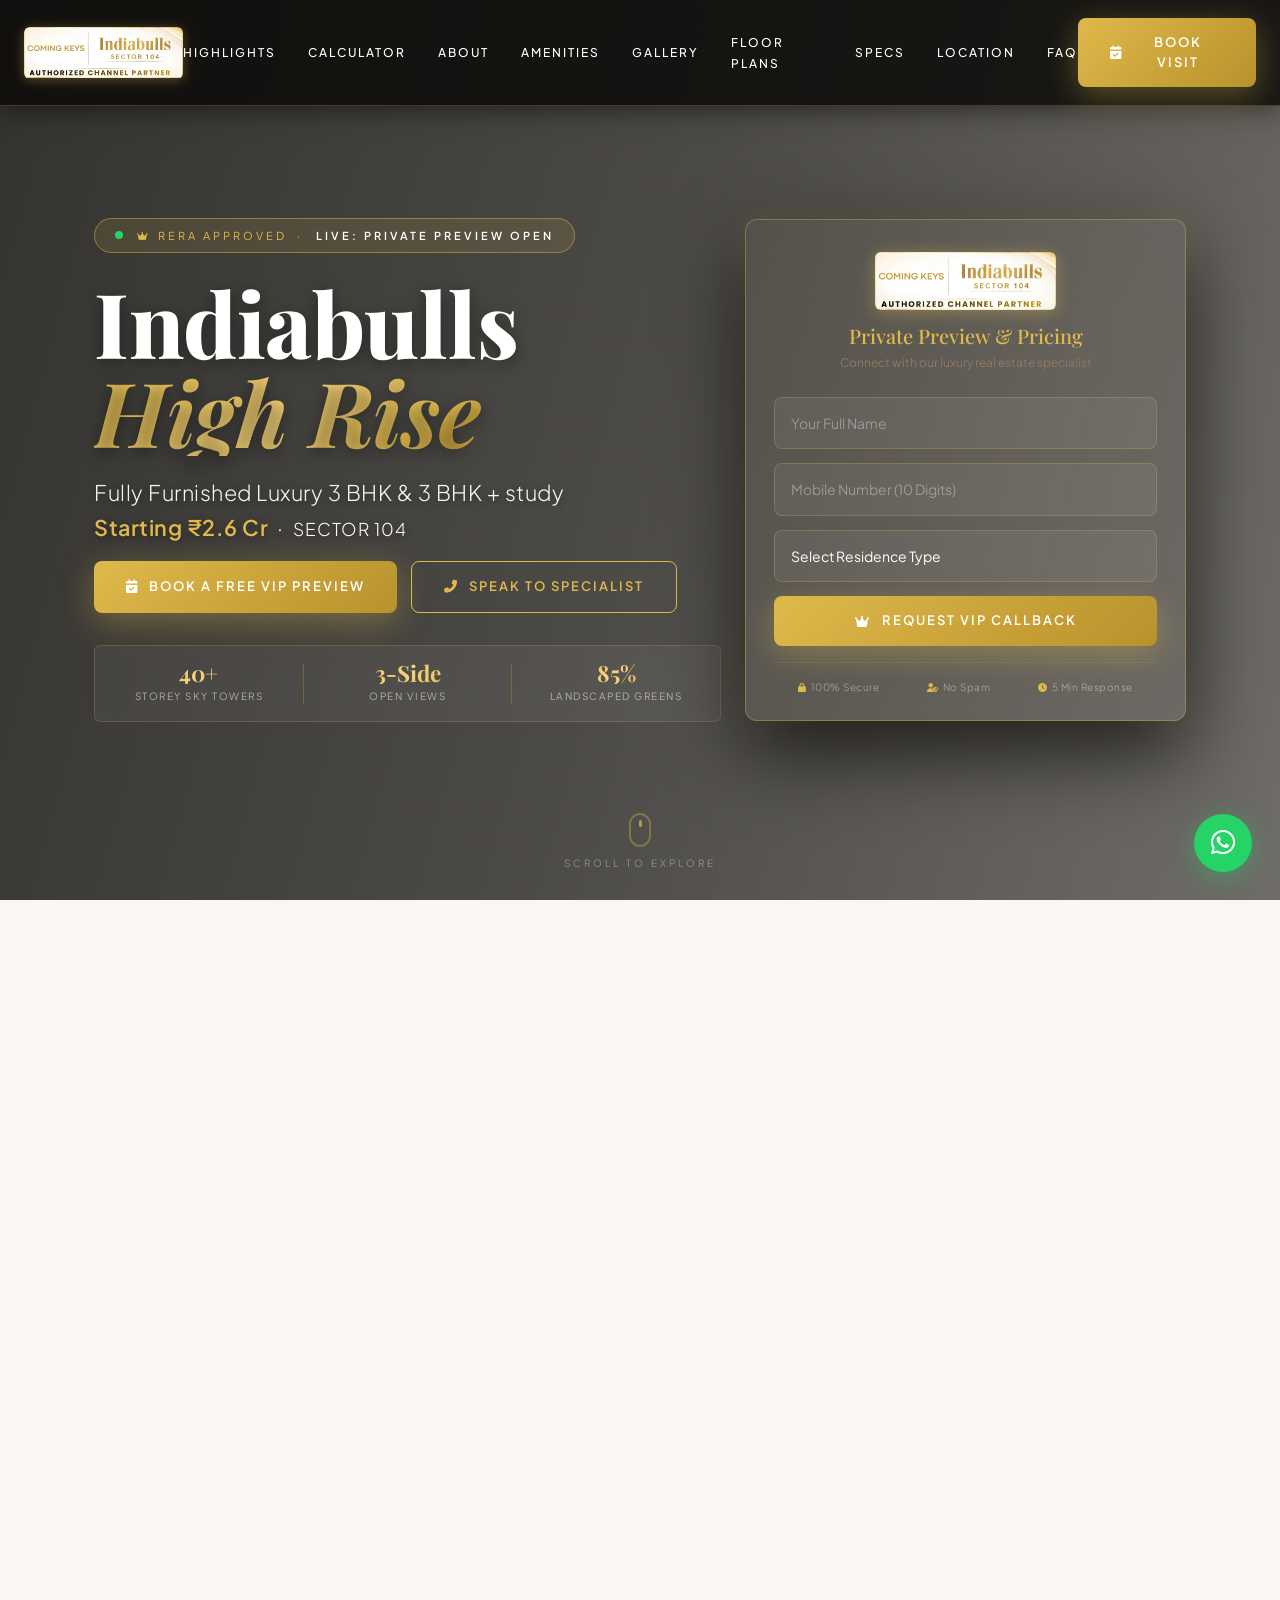
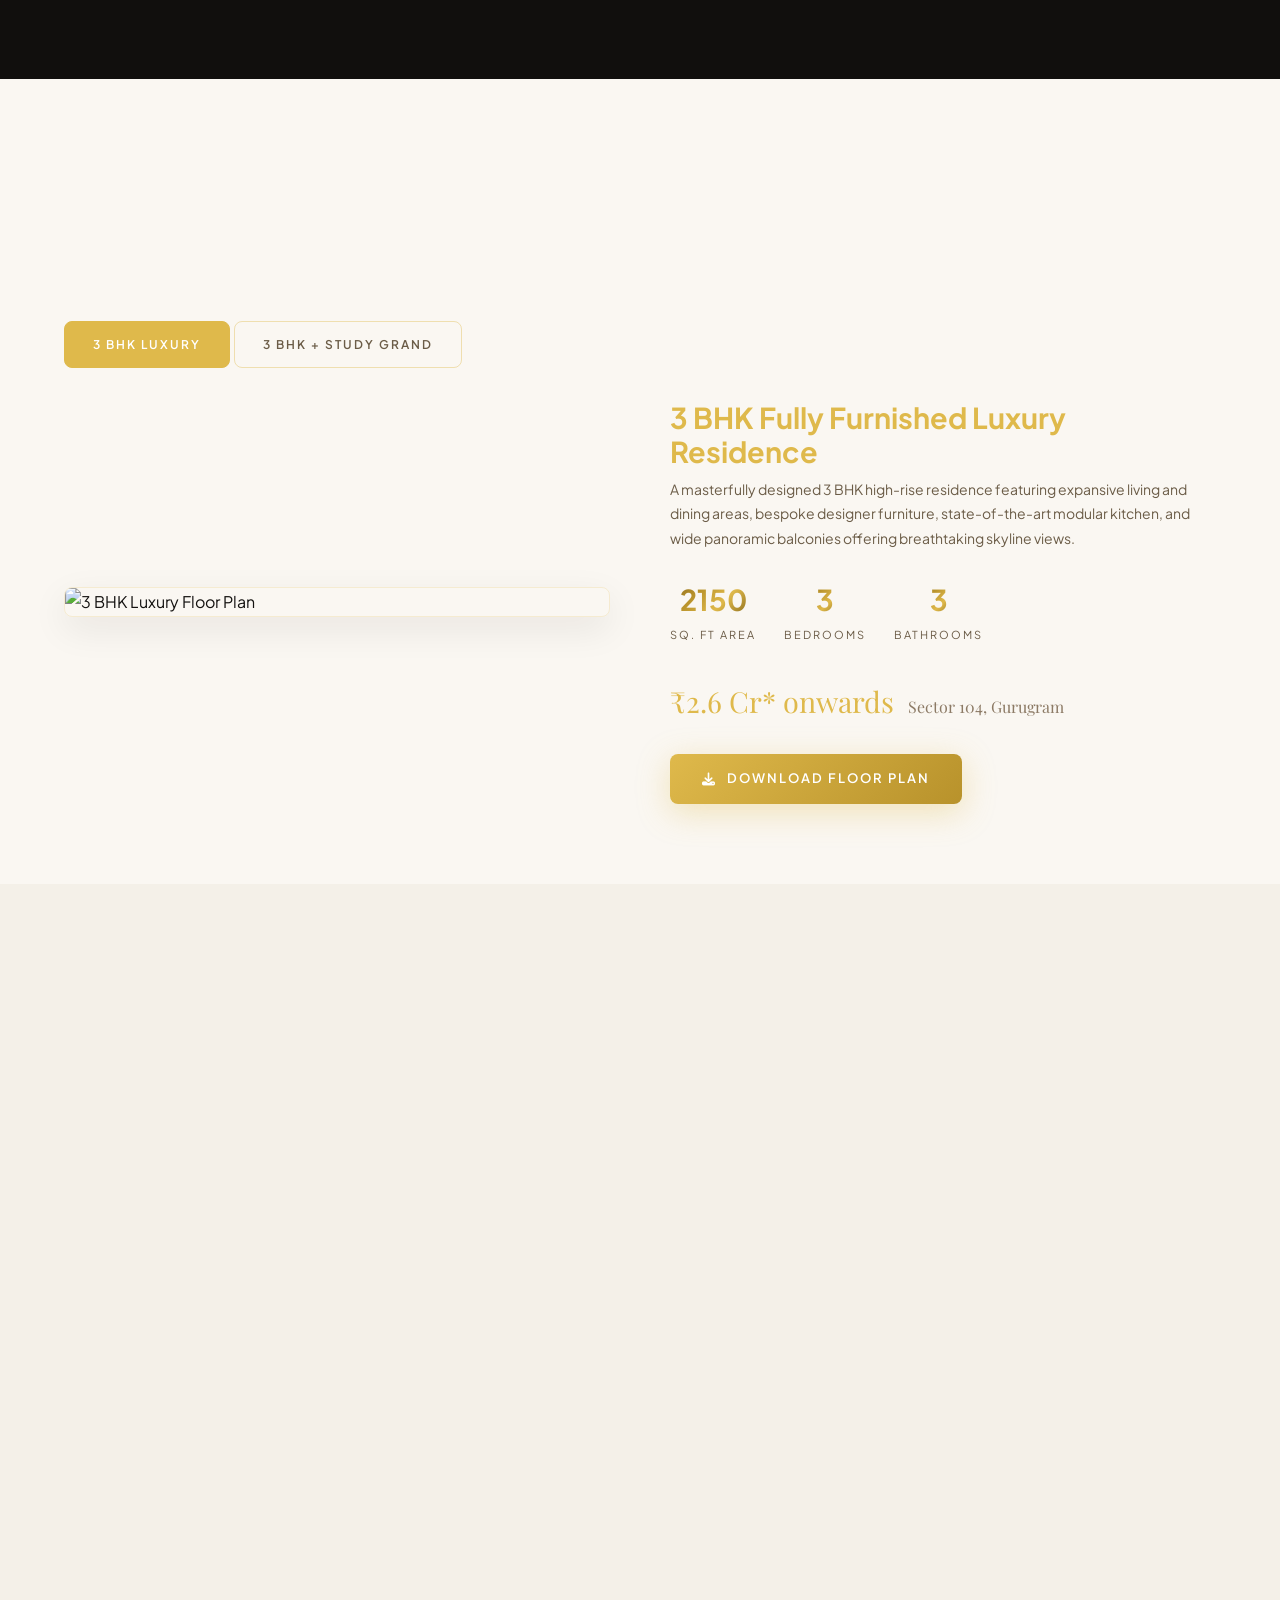
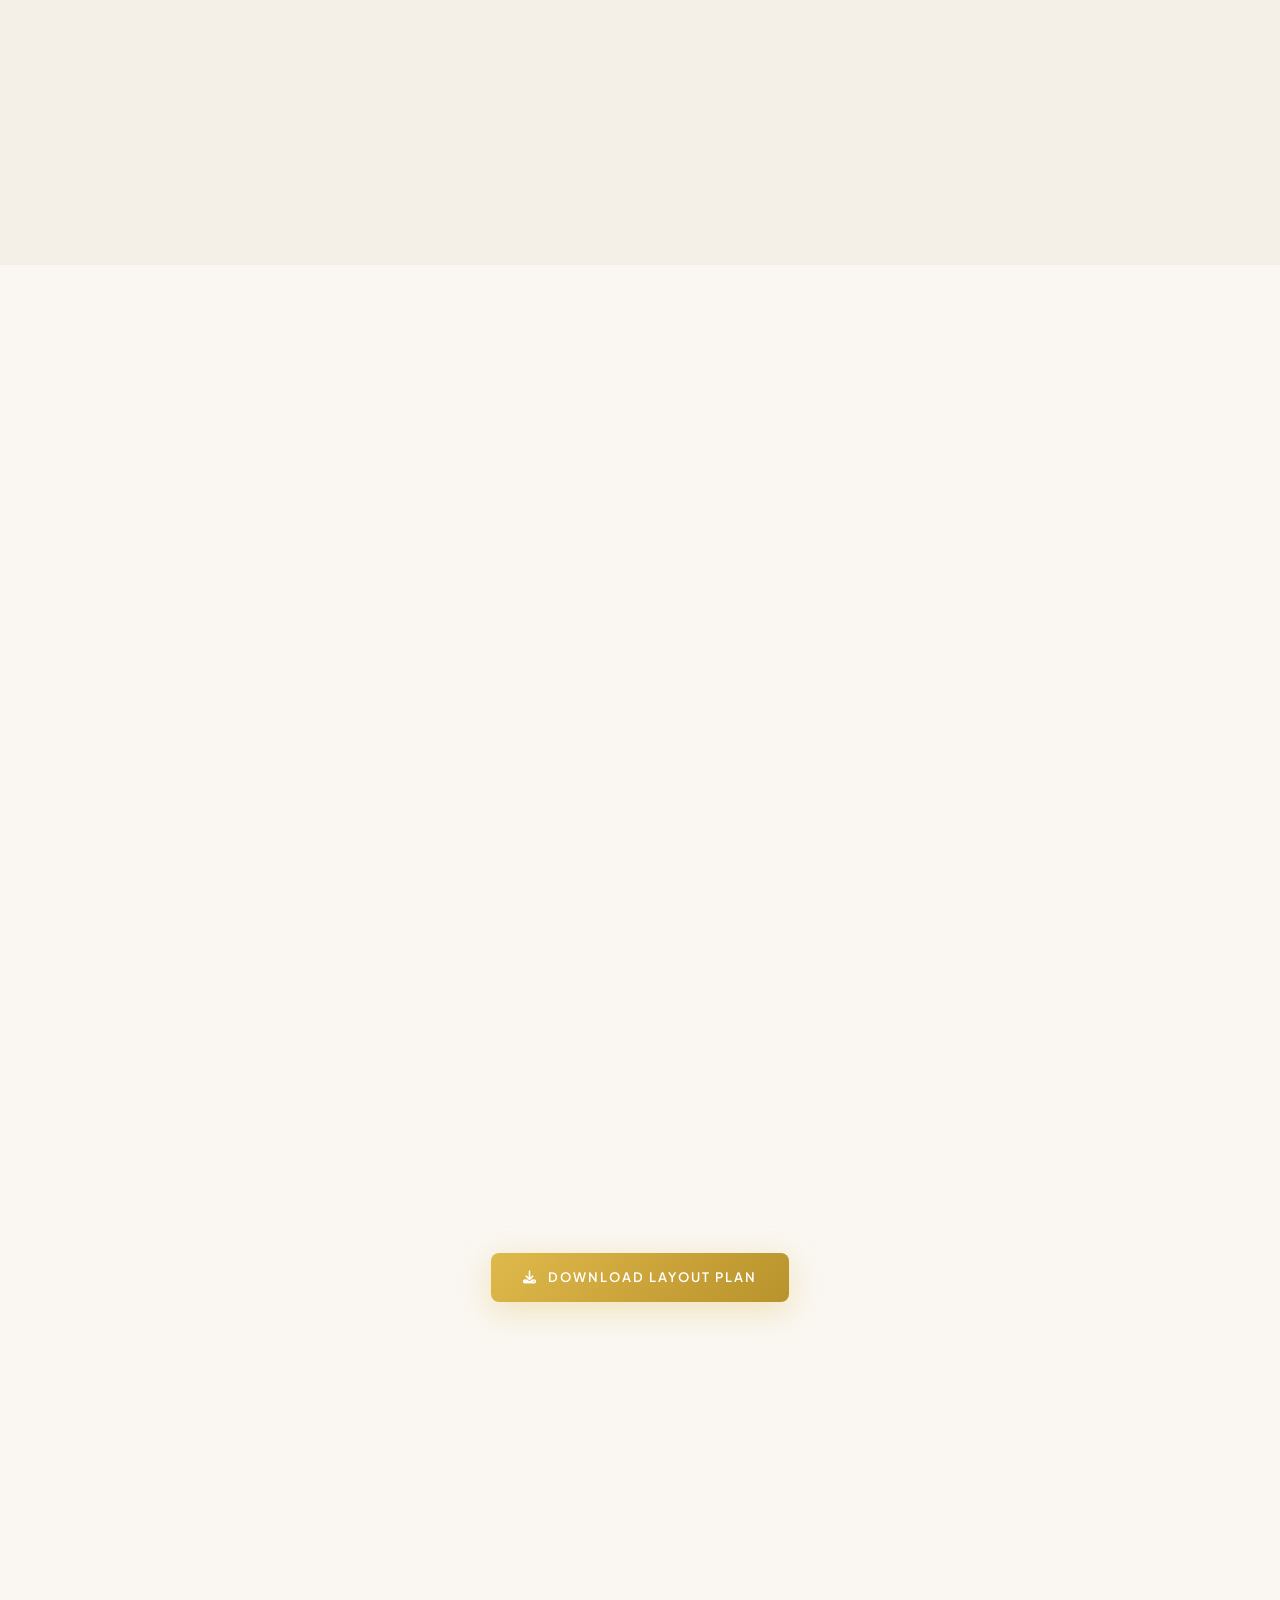
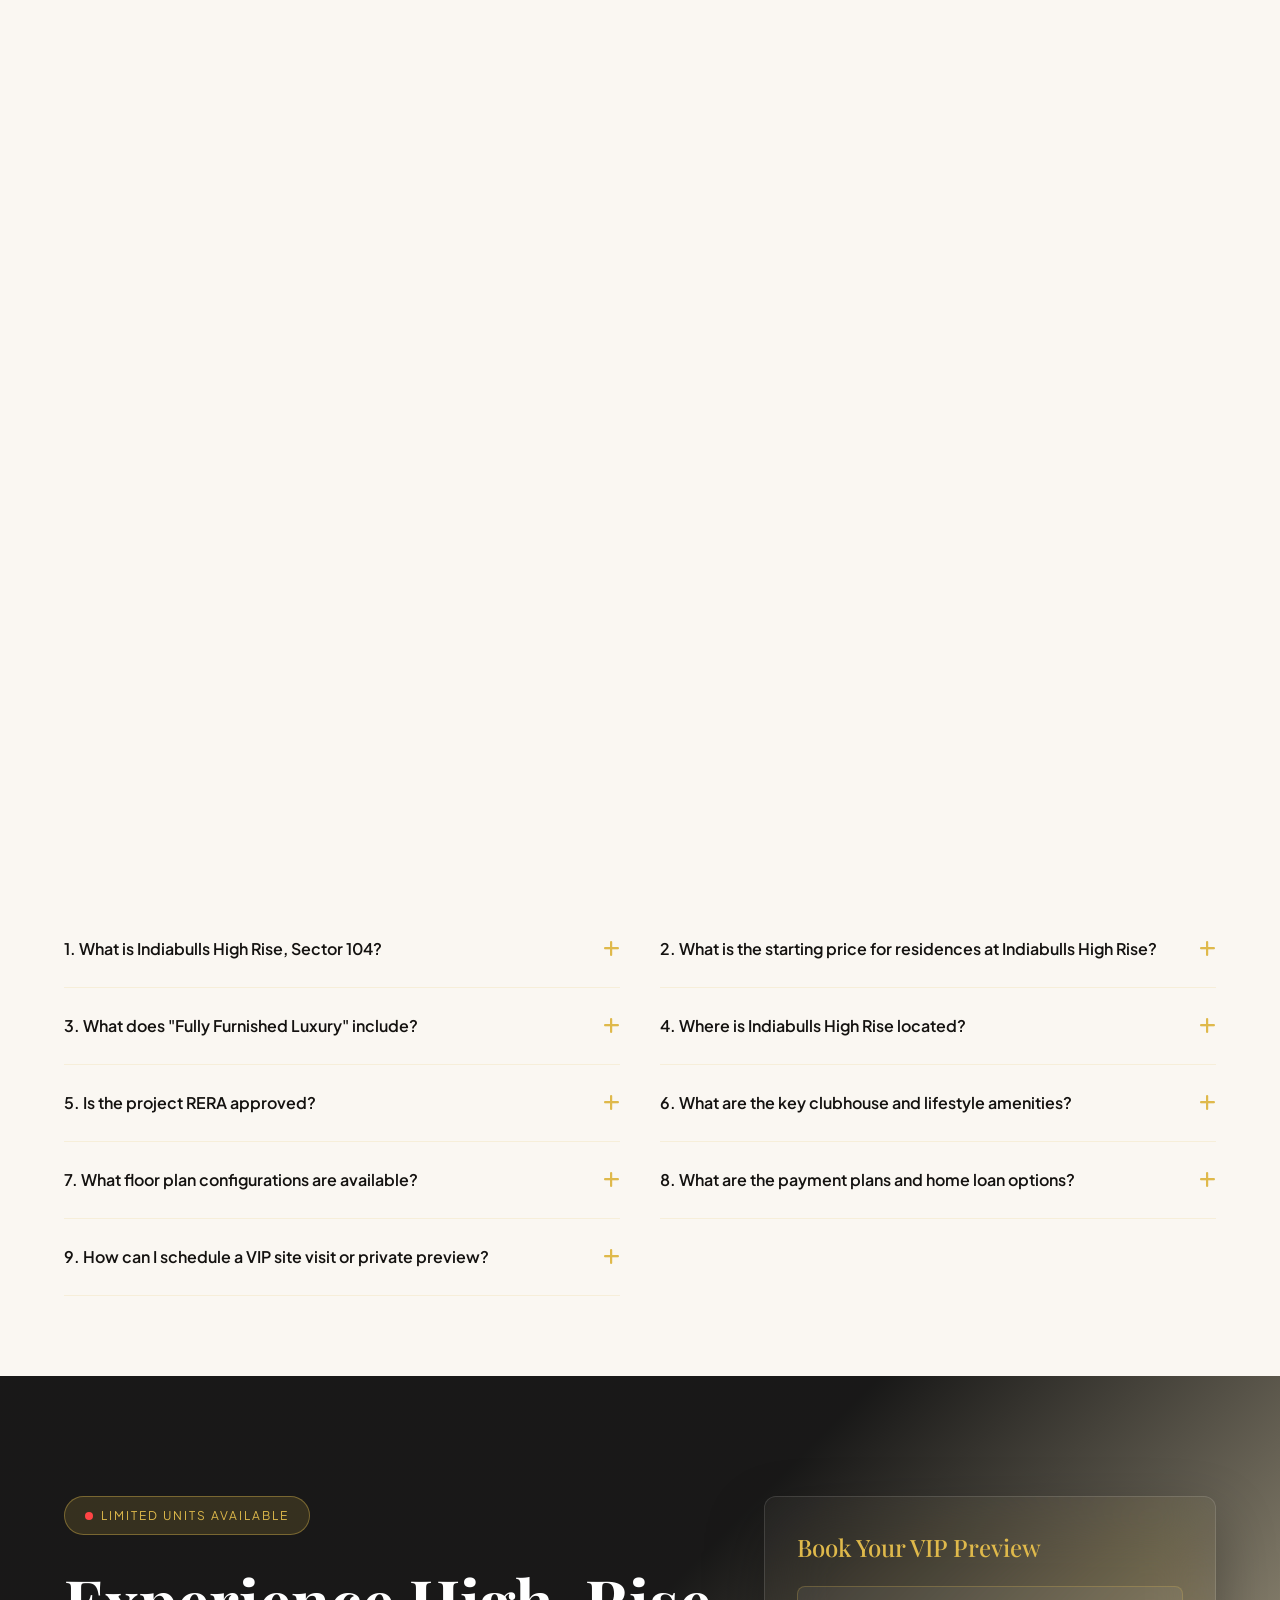
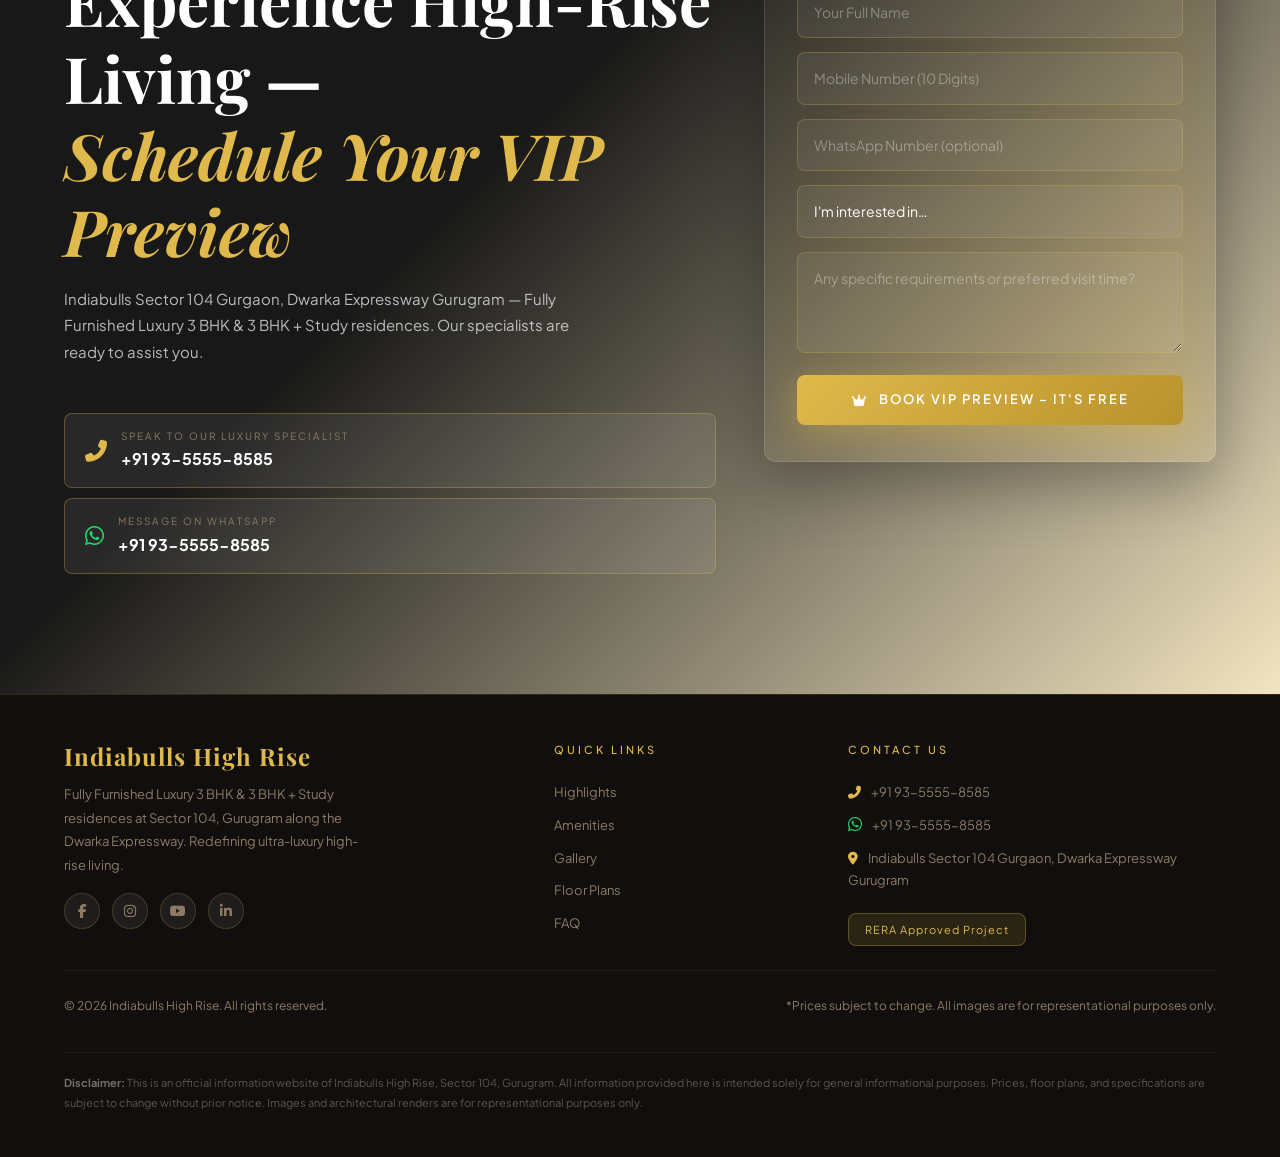
==== New/index.html @ e52f4560 "new folder added" ====
<!DOCTYPE html>
<html lang="en">

<head>
  <meta charset="UTF-8" />
  <meta name="viewport" content="width=device-width, initial-scale=1.0" />
  <meta name="description"
    content="Indiabulls High Rise – Fully Furnished Luxury 3 BHK & 3 BHK + Study Residences at Sector 104, Gurugram. Starting from ₹2.6 Cr. RERA Approved Project. World-Class High-Rise Living." />
  <title>Indiabulls High Rise | Luxury 3 BHK & 3 BHK + Study – Sector 104</title>

  <!-- Google Fonts (Luxury Typography) -->
  <link rel="preconnect" href="https://fonts.googleapis.com" />
  <link rel="preconnect" href="https://fonts.gstatic.com" crossorigin />
  <link
    href="https://fonts.googleapis.com/css2?family=Cinzel:wght@500;600;700;800&family=Playfair+Display:ital,wght@0,400;0,600;0,700;1,400&family=Plus+Jakarta+Sans:wght@300;400;500;600;700&display=swap"
    rel="stylesheet" />

  <!-- Bootstrap 5 CSS -->
  <link rel="stylesheet" href="https://cdn.jsdelivr.net/npm/bootstrap@5.3.3/dist/css/bootstrap.min.css" />

  <!-- Font Awesome Icons -->
  <link rel="stylesheet" href="https://cdnjs.cloudflare.com/ajax/libs/font-awesome/6.5.0/css/all.min.css" />

  <!-- Lenis Smooth Scroll -->
  <link rel="stylesheet" href="https://unpkg.com/lenis@1.1.20/dist/lenis.css">

  <link rel="stylesheet" href="style.css" />

  <link rel="icon" href="img/logo-new.jpg.jpeg">
</head>

<body>

  <!-- Scroll Progress Bar -->
  <div id="scroll-progress"></div>

  <!-- ============================================================
     STICKY HEADER
============================================================ -->
  <header id="site-header">
    <div class="container-fluid px-3 px-md-4">
      <div class="header-inner">
        <a href="#" class="site-logo">
          <img src="img/logo-new.jpg.jpeg" alt="Indiabulls High Rise Logo" class="header-logo-img" />
        </a>
        <nav id="desktop-nav" class="d-none d-lg-flex">
          <a href="#highlights">Highlights</a>
          <a href="#calculator">Calculator</a>
          <a href="#about">About</a>
          <a href="#amenities">Amenities</a>
          <a href="#gallery">Gallery</a>
          <a href="#floorplan">Floor Plans</a>
          <a href="#matrix">Specs</a>
          <a href="#location">Location</a>
          <a href="#faq">FAQ</a>
        </nav>
        <div class="header-cta">
          <a href="#cta-form" class="btn btn-gold d-none d-sm-inline-flex" id="hdr-visit"><i
              class="fas fa-calendar-check"></i> Book Visit</a>
          <div class="hamburger d-flex d-lg-none" id="hamburger-btn" onclick="openMobileNav()">
            <span></span><span></span><span></span>
          </div>
        </div>
      </div>
    </div>
  </header>

  <!-- Mobile Nav -->
  <div class="mobile-nav-overlay" id="mobile-nav">
    <div class="mobile-logo-wrap">
      <img src="img/logo-new.jpg.jpeg" alt="Indiabulls High Rise" />
    </div>
    <span class="mobile-close" onclick="closeMobileNav()"><i class="fas fa-times"></i></span>
    <a href="#highlights" onclick="closeMobileNav()">Highlights</a>
    <a href="#calculator" onclick="closeMobileNav()">Calculator</a>
    <a href="#about" onclick="closeMobileNav()">About</a>
    <a href="#amenities" onclick="closeMobileNav()">Amenities</a>
    <a href="#gallery" onclick="closeMobileNav()">Gallery</a>
    <a href="#floorplan" onclick="closeMobileNav()">Floor Plans</a>
    <a href="#matrix" onclick="closeMobileNav()">Specs</a>
    <a href="#location" onclick="closeMobileNav()">Location</a>
    <a href="#faq" onclick="closeMobileNav()">FAQ</a>
    <a href="#cta-form" class="btn btn-gold" onclick="closeMobileNav()" style="margin-top:20px">Book Site Visit</a>
  </div>

  <!-- ============================================================
     HERO SECTION
============================================================ -->
  <section id="hero">
    <div class="hero-bg"></div>
    <div class="hero-overlay"></div>

    <div class="hero-layout">
      <div class="container-xl px-3 px-md-4 w-100">
        <div class="row g-4 align-items-center">
          <!-- LEFT: Content -->
          <div class="col-12 col-lg-7 hero-left">
            <div class="hero-badge"><span class="live-dot"></span><i class="fas fa-crown" style="color:#dfb94b;"></i>
              RERA Approved &nbsp;·&nbsp; <strong style="color:#fff;font-weight:600;">LIVE: Private Preview
                Open</strong></div>

            <h1 class="hero-title" style="font-family:'Playfair Display',serif;letter-spacing:-0.5px;">
              Indiabulls<br /><em style="color:#dfb94b;font-weight:700;">High Rise</em></h1>

            <p class="hero-tagline"
              style="font-size:1.35rem;font-weight:300;letter-spacing:0.5px;color:rgba(255,255,255,0.95);line-height:1.6;">
              Fully Furnished Luxury 3 BHK &amp; 3 BHK + study<br /><strong
                style="color:#dfb94b;font-weight:600;">Starting ₹2.6 Cr</strong> &nbsp;·&nbsp; <span
                style="letter-spacing:1px;text-transform:uppercase;font-size:1.1rem;color:#fff;">Sector 104</span></p>

            <div class="hero-btns">
              <a href="#cta-form" class="btn btn-gold" id="hero-visit">
                <i class="fas fa-calendar-check"></i> Book a Free VIP Preview
              </a>
              <a href="tel:+919355558585" class="btn btn-outline" id="hero-call">
                <i class="fas fa-phone-alt"></i> Speak to Specialist
              </a>
            </div>

            <!-- Stats Strip -->
            <div class="hero-stats">
              <div class="hero-stat">
                <div class="hs-num">40+</div>
                <div class="hs-lbl">Storey Sky Towers</div>
              </div>
              <div class="hs-divider"></div>
              <div class="hero-stat">
                <div class="hs-num">3-Side</div>
                <div class="hs-lbl">Open Views</div>
              </div>
              <div class="hs-divider"></div>
              <div class="hero-stat">
                <div class="hs-num">85%</div>
                <div class="hs-lbl">Landscaped Greens</div>
              </div>
            </div>
          </div>

          <!-- RIGHT: Lead Form -->
          <div class="col-12 col-lg-5 hero-right">
            <div class="hero-lead-form">
              <div class="form-header">
                <div class="form-logo-wrap">
                  <img src="img/logo-new.jpg.jpeg" alt="Indiabulls High Rise" class="form-logo"
                    style="border-radius:6px;" />
                </div>
                <h3 style="font-family:'Playfair Display',serif;color:#dfb94b;">Private Preview &amp; Pricing</h3>
                <p>Connect with our luxury real estate specialist</p>
              </div>
              <form id="hero-form" action="thank-you.html" method="POST"
                onsubmit="handleFormSubmit(event, 'hero-form')">
                <div class="form-group">
                  <input type="text" id="hero-name" name="name" placeholder="Your Full Name" required />
                </div>
                <div class="form-group">
                  <input type="tel" id="hero-phone" name="phone" placeholder="Mobile Number (10 Digits)"
                    pattern="[0-9]{10}" required />
                </div>
                <div class="form-group">
                  <select id="hero-interest" name="interest">
                    <option value="" disabled selected>Select Residence Type</option>
                    <option value="3 BHK Luxury – ₹2.6 Cr onwards">3 BHK Luxury – ₹2.6 Cr onwards</option>
                    <option value="3 BHK + Study – ₹3.1 Cr onwards">3 BHK + Study – ₹3.1 Cr onwards</option>
                    <option value="VIP Site Visit Request">VIP Site Visit Request</option>
                    <option value="Investment & Brochure Inquiry">Investment & Brochure Inquiry</option>
                  </select>
                </div>
                <button type="submit" class="btn btn-gold" style="width:100%;justify-content:center" id="hero-submit">
                  <i class="fas fa-crown"></i> Request VIP Callback
                </button>
              </form>
              <div class="form-trust">
                <span><i class="fas fa-lock"></i> 100% Secure</span>
                <span><i class="fas fa-user-shield"></i> No Spam</span>
                <span><i class="fas fa-clock"></i> 5 Min Response</span>
              </div>
            </div>
          </div>
        </div>
      </div>
    </div>

    <!-- Scroll Indicator -->
    <div class="hero-scroll">
      <div class="scroll-mouse">
        <div class="scroll-wheel"></div>
      </div>
      <span>Scroll to explore</span>
    </div>
  </section>

  <!-- ============================================================
     HIGHLIGHTS
============================================================ -->
  <section id="highlights">
    <div class="container">
      <div class="text-center reveal">
        <span class="section-label">Why Choose Us</span>
        <h2 class="section-title">Indiabulls High Rise <span>Sector 104</span></h2>
        <div class="gold-line"></div>
        <p class="section-sub">An iconic architectural masterpiece offering ultra-luxury fully furnished high-rise
          residences along the vibrant Dwarka Expressway corridor. Engineered for the elite.</p>
      </div>
      <div class="row g-4 mt-3">
        <div class="col-12 col-sm-6 col-lg-4">
          <div class="highlight-card reveal h-100">
            <div class="highlight-icon"><i class="fas fa-layer-group"></i></div>
            <h4>3 BHK &amp; 3 BHK + Study Grand</h4>
            <p>Expansive residences ranging from 2,150 to 2,650 sq. ft. featuring 12-foot floor-to-ceiling heights,
              sweeping panoramic sky balconies, and private elevator lobbies.</p>
          </div>
        </div>
        <div class="col-12 col-sm-6 col-lg-4">
          <div class="highlight-card reveal h-100">
            <div class="highlight-icon"><i class="fas fa-couch"></i></div>
            <h4>Bespoke Fully Furnished Luxury</h4>
            <p>Move in effortlessly with curated Italian marble flooring, designer VRV air conditioning, German modular
              kitchens with branded appliances, and walk-in wardrobe suites.</p>
          </div>
        </div>
        <div class="col-12 col-sm-6 col-lg-4">
          <div class="highlight-card reveal h-100">
            <div class="highlight-icon"><i class="fas fa-building"></i></div>
            <h4>40+ Storey Iconic Sky Towers</h4>
            <p>Command the Sector 104 skyline with striking modern glass facades, destination-controlled high-speed
              elevators, and an exclusive rooftop infinity pool &amp; sky lounge.</p>
          </div>
        </div>
        <div class="col-12 col-sm-6 col-lg-6">
          <div class="highlight-card reveal h-100">
            <div class="highlight-icon"><i class="fas fa-shield-alt"></i></div>
            <h4>3-Tier VIP Biometric Security</h4>
            <p>Round-the-clock multi-tier security featuring AI-enabled facial recognition access, automated RFID boom
              barriers, 24/7 private concierge, and dedicated valet parking.</p>
          </div>
        </div>
        <div class="col-12 col-sm-12 col-lg-6">
          <div class="highlight-card reveal h-100">
            <div class="highlight-icon"><i class="fas fa-file-contract"></i></div>
            <h4>100% RERA Approved Project</h4>
            <p>Fully verified legal title with institutional escrow protection. Prime location directly on the Dwarka
              Expressway (NH-248BB) with attractive construction-linked payment plans.</p>
          </div>
        </div>
      </div>
    </div>
  </section>

  <!-- ============================================================
     INTERACTIVE ROI & INVESTMENT CALCULATOR
============================================================ -->
  <section id="calculator">
    <div class="container">
      <div class="text-center reveal">
        <span class="section-label">Financial &amp; Investment Tool</span>
        <h2 class="section-title">Interactive ROI &amp; <span>Payment Calculator</span></h2>
        <div class="gold-line"></div>
        <p class="section-sub">Estimate your 5-year property appreciation, rental yield, and milestone payment schedules
          with our interactive financial modeling tool.</p>
      </div>
      <div class="calc-box reveal">
        <div class="calc-grid">
          <!-- Left Controls -->
          <div class="calc-controls">
            <div class="calc-control-group">
              <div class="calc-label">
                <span>Select Residence &amp; Property Value</span>
                <span class="calc-label-val" id="calc-val-display">₹2.60 Cr</span>
              </div>
              <input type="range" class="calc-slider" id="prop-price-slider" min="2.6" max="5.0" step="0.1" value="2.6"
                oninput="updateCalc()" />
              <div
                style="display:flex;justify-content:space-between;color:var(--text-muted);font-size:11px;margin-top:6px;">
                <span>3 BHK Luxury (₹2.6 Cr)</span>
                <span>3 BHK + Study Grand (₹3.1 Cr+)</span>
                <span>Penthouse / Floor Combination (₹5.0 Cr)</span>
              </div>
            </div>

            <div class="calc-control-group" style="margin-top:36px;">
              <div class="calc-label">
                <span>Expected Annual Appreciation Rate</span>
                <span class="calc-label-val" id="calc-rate-display">12% / yr</span>
              </div>
              <input type="range" class="calc-slider" id="apprec-rate-slider" min="8" max="20" step="1" value="12"
                oninput="updateCalc()" />
              <div
                style="display:flex;justify-content:space-between;color:var(--text-muted);font-size:11px;margin-top:6px;">
                <span>Conservative (8%)</span>
                <span>Dwarka Expwy Avg (12%)</span>
                <span>High Growth (20%)</span>
              </div>
            </div>

            <div class="calc-control-group" style="margin-top:36px;">
              <div class="calc-label" style="margin-bottom:14px;">
                <span>Select Flexible Payment Plan</span>
              </div>
              <div class="calc-plans-wrap">
                <button type="button" class="calc-plan-btn active" onclick="selectPlan(this, 'clp')">30:40:30
                  Construction Linked</button>
                <button type="button" class="calc-plan-btn" onclick="selectPlan(this, 'subv')">50:50 Subvention
                  Plan</button>
                <button type="button" class="calc-plan-btn" onclick="selectPlan(this, 'down')">10% Down Payment</button>
              </div>
            </div>
          </div>

          <!-- Right Results Card -->
          <div class="calc-results-card">
            <div class="calc-res-title"><i class="fas fa-chart-line" style="color:var(--gold);margin-right:6px;"></i>
              Estimated 5-Year Valuation</div>
            <div class="calc-res-main" id="res-val-total">₹4.58 Cr</div>

            <div class="calc-res-grid">
              <div class="calc-res-item">
                <span class="calc-res-lbl">Total Net Gain</span>
                <span class="calc-res-val" style="color:#2ecc71;" id="res-net-gain">+ ₹1.98 Cr</span>
              </div>
              <div class="calc-res-item">
                <span class="calc-res-lbl">Total ROI %</span>
                <span class="calc-res-val" style="color:var(--gold);" id="res-roi-pct">76.2%</span>
              </div>
              <div class="calc-res-item">
                <span class="calc-res-lbl">Est. Monthly Rental</span>
                <span class="calc-res-val" id="res-rental">₹1.35 Lakh/mo</span>
              </div>
              <div class="calc-res-item">
                <span class="calc-res-lbl">Booking Amount</span>
                <span class="calc-res-val" id="res-booking">₹26 Lakh (10%)</span>
              </div>
            </div>

            <div style="margin-top:28px;">
              <a href="#cta-form" class="btn btn-gold" style="width:100%;justify-content:center;"><i
                  class="fas fa-file-invoice-dollar"></i> Request Personalized Payment Schedule</a>
            </div>
          </div>
        </div>
      </div>
    </div>
  </section>

  <!-- ============================================================
     ABOUT
============================================================ -->
  <section id="about">
    <div class="container">
      <div class="row g-5 align-items-center">
        <div class="col-12">
          <div class="about-text reveal-right">
            <span class="section-label">About Indiabulls High Rise</span>
            <h2 class="section-title text-black">Refined High-Rise Luxury <span>Redefined</span></h2>
            <div class="gold-line"></div>
            <p><strong style="color:var(--gold)">Indiabulls Sector 104 Gurgaon</strong> is the latest new launch residential project situated on <strong style="color:var(--gold)">Dwarka Expressway</strong>, one of the most promising growth corridors in NCR. Spread over <strong style="color:var(--gold)">6 acres</strong>, this premium project has <strong style="color:var(--gold)">4 iconic towers rising G+38 floors high</strong>, offering a stunning skyline to Gurgaon. Out of the 4 towers, 2 have already been sold to Airport Authority of India, so only limited inventory is left for homebuyers and investors, making this a rare and exclusive opportunity. The project offers thoughtfully designed residences with spacious layouts, <strong style="color:var(--gold)">2BHK + Servant units of 1500 sq.ft</strong> and <strong style="color:var(--gold)">3BHK + Servant units of 2100 sq.ft</strong>. Each home is crafted with attention to detail and comes with vitrified tile flooring, VRV AC units, premium fittings and 5 lifts per tower including 4 passenger and 1 service lift for smooth movement. One dedicated car parking is included in the price and 2 level basement parking for convenience, so residents can live life seamlessly that blends luxury with practicality.</p>
            <p>One of the biggest USP of Indiabulls Sector 104 is the grand <strong style="color:var(--gold)">50,000 sq.ft clubhouse</strong> which offers unmatched lifestyle and recreational facilities. Residents can indulge in multiple indoor and outdoor sports activities including <strong style="color:var(--gold)">2 cricket practice nets, 2 lawn tennis courts, 1 basketball court, 2 squash courts and 2 badminton courts</strong>. The beautifully designed swimming pool and stepped green landscaping adds to the charm of this modern residential community, creating a perfect balance between active living and relaxation. Every nook and corner of the project has been designed to enhance lifestyle, where families can bond, children can play and individuals can pursue their fitness and wellness goals.</p>

            <div class="about-stats">
              <div class="stat-item">
                <div class="num">G+38</div>
                <div class="lbl">Storey Sky Towers</div>
              </div>
              <div class="stat-item">
                <div class="num">6 Acres</div>
                <div class="lbl">Premium Campus Area</div>
              </div>
              <div class="stat-item">
                <div class="num">50,000</div>
                <div class="lbl">Sq. Ft. Clubhouse</div>
              </div>
            </div>

            <div class="hero-btns" style="margin-top:32px;">
              <a href="#cta-form" class="btn btn-gold" id="about-visit">
                <i class="fas fa-calendar-check"></i> Schedule VIP Private Preview
              </a>
            </div>
          </div>
        </div>
      </div>
    </div>
  </section>

  <!-- ============================================================
     KEY FEATURES
============================================================ -->
  <section id="features">
    <div class="container">
      <div class="text-center reveal">
        <span class="section-label">Features</span>
        <h2 class="section-title">Every Detail. <span>Perfected.</span></h2>
        <div class="gold-line"></div>
      </div>
      <div class="row g-4 mt-3">
        <div class="col-12 col-md-6 col-xl-4">
          <div class="feature-item reveal h-100">
            <div class="feature-icon-box"><i class="fas fa-check-double"></i></div>
            <div>
              <h4>RERA Approved Project</h4>
              <p>Fully compliant with RERA regulations—your investment is 100% legally protected, transparent, and
                backed by institutional escrow funds.</p>
            </div>
          </div>
        </div>
        <div class="col-12 col-md-6 col-xl-4">
          <div class="feature-item reveal h-100">
            <div class="feature-icon-box"><i class="fas fa-layer-group"></i></div>
            <div>
              <h4>Panoramic Sky Balconies</h4>
              <p>Every residence offers expansive wrap-around sky decks and double-height living room balconies with
                unobstructed skyline panoramas.</p>
            </div>
          </div>
        </div>
        <div class="col-12 col-md-6 col-xl-4">
          <div class="feature-item reveal h-100">
            <div class="feature-icon-box"><i class="fas fa-home"></i></div>
            <div>
              <h4>Bespoke Fully Furnished</h4>
              <p>Move-in ready suites curated with Italian marble, designer built-in wardrobes, VRV air conditioning,
                and branded kitchen appliances.</p>
            </div>
          </div>
        </div>
        <div class="col-12 col-md-6 col-xl-4">
          <div class="feature-item reveal h-100">
            <div class="feature-icon-box"><i class="fas fa-shield-alt"></i></div>
            <div>
              <h4>3-Tier VIP Security</h4>
              <p>AI-powered CCTV surveillance, biometric elevator access, automated RFID boom barriers, and 24/7 private
                concierge &amp; valet services.</p>
            </div>
          </div>
        </div>
        <div class="col-12 col-md-6 col-xl-4">
          <div class="feature-item reveal h-100">
            <div class="feature-icon-box"><i class="fas fa-wifi"></i></div>
            <div>
              <h4>Smart Home &amp; EV Tech</h4>
              <p>App-based home automation, fiber-optic high-speed internet, dedicated EV charging bays, and automated
                climate control.</p>
            </div>
          </div>
        </div>
        <div class="col-12 col-md-6 col-xl-4">
          <div class="feature-item reveal h-100">
            <div class="feature-icon-box"><i class="fas fa-store"></i></div>
            <div>
              <h4>Luxury Retail Boulevard</h4>
              <p>An integrated high-street commercial zone within the campus featuring gourmet F&amp;B dining, luxury
                boutiques, and wellness salons.</p>
            </div>
          </div>
        </div>
        <div class="col-12 col-md-6 col-xl-4">
          <div class="feature-item reveal h-100">
            <div class="feature-icon-box"><i class="fas fa-water"></i></div>
            <div>
              <h4>100% Power &amp; Water Backup</h4>
              <p>Uninterrupted hydro-pneumatic water supply with central filtration and 100% automated DG power backup
                across all towers.</p>
            </div>
          </div>
        </div>
        <div class="col-12 col-md-6 col-xl-4">
          <div class="feature-item reveal h-100">
            <div class="feature-icon-box"><i class="fas fa-building"></i></div>
            <div>
              <h4>Indiabulls Sky Club &amp; Spa</h4>
              <p>An ultra-luxury clubhouse featuring a rooftop temperature-controlled infinity pool, sky deck, private
                cinema, and wellness spa.</p>
            </div>
          </div>
        </div>
        <div class="col-12 col-md-6 col-xl-4">
          <div class="feature-item reveal h-100">
            <div class="feature-icon-box"><i class="fas fa-leaf"></i></div>
            <div>
              <h4>85% Landscaped Greens</h4>
              <p>Immerse yourself in lush podium sky gardens, zen meditation courts, private jogging tracks, and serene
                water fountains.</p>
            </div>
          </div>
        </div>
      </div>
    </div>
  </section>

  <!-- ============================================================
     AMENITIES
============================================================ -->
  <section id="amenities">
    <div class="container">
      <div class="text-center reveal">
        <span class="section-label">Amenities</span>
        <h2 class="section-title">Premium Living. <span>Thoughtfully Designed.</span></h2>
        <div class="gold-line"></div>
        <p class="section-sub">Choose premium living, modern amenities, and unmatched connectivity in a thriving
          township.</p>
      </div>
      <!-- Amenity image grid -->
      <div class="row g-2" style="margin-top:56px">
        <div class="col-6 col-md-4 col-lg-3 col-xl-2dot4">
          <div class="amenity-card reveal-scale">
            <img src="https://images.unsplash.com/photo-1575429198097-0414ec08e8cd?w=600&q=80" alt="Swimming Pool" />
            <div class="amenity-overlay"><i class="fas fa-swimming-pool"></i><span>Swimming Pool</span></div>
          </div>
        </div>
        <div class="col-6 col-md-4 col-lg-3 col-xl-2dot4">
          <div class="amenity-card reveal-scale">
            <img src="https://images.unsplash.com/photo-1534438327276-14e5300c3a48?w=600&q=80" alt="Gymnasium" />
            <div class="amenity-overlay"><i class="fas fa-dumbbell"></i><span>Gymnasium</span></div>
          </div>
        </div>
        <div class="col-6 col-md-4 col-lg-3 col-xl-2dot4">
          <div class="amenity-card reveal-scale">
            <img src="https://images.unsplash.com/photo-1519167758481-83f550bb49b3?w=600&q=80" alt="Banquet Hall" />
            <div class="amenity-overlay"><i class="fas fa-glass-cheers"></i><span>Banquet Hall</span></div>
          </div>
        </div>
        <div class="col-6 col-md-4 col-lg-3 col-xl-2dot4">
          <div class="amenity-card reveal-scale">
            <img src="https://images.unsplash.com/photo-1546519638-68e109498ffc?w=600&q=80" alt="Sports Area" />
            <div class="amenity-overlay"><i class="fas fa-running"></i><span>Sports Area</span></div>
          </div>
        </div>
        <div class="col-6 col-md-4 col-lg-3 col-xl-2dot4">
          <div class="amenity-card reveal-scale">
            <img src="https://images.unsplash.com/photo-1414235077428-338989a2e8c0?w=600&q=80" alt="Restaurant" />
            <div class="amenity-overlay"><i class="fas fa-utensils"></i><span>Restaurant &amp; Café</span></div>
          </div>
        </div>
        <div class="col-6 col-md-4 col-lg-3 col-xl-2dot4">
          <div class="amenity-card reveal-scale">
            <img src="https://images.unsplash.com/photo-1508739773434-c26b3d09e071?w=600&q=80" alt="Cycling Track" />
            <div class="amenity-overlay"><i class="fas fa-bicycle"></i><span>Cycling Track</span></div>
          </div>
        </div>
        <div class="col-6 col-md-4 col-lg-3 col-xl-2dot4">
          <div class="amenity-card reveal">
            <img src="https://images.unsplash.com/photo-1481627834876-b7833e8f5570?w=600&q=80" alt="Library" />
            <div class="amenity-overlay"><i class="fas fa-book"></i><span>Library</span></div>
          </div>
        </div>
      </div>
    </div>
  </section>

  <!-- ============================================================
     INDIABULLS SKY CLUB
============================================================ -->
  <section id="gallery" style="background:var(--charcoal);padding:80px 0;">
    <div class="container">
      <div class="text-center reveal">
        <span class="section-label">Clubhouse</span>
        <h2 class="section-title">Indiabulls Sky <span>Club &amp; Spa</span></h2>
        <div class="gold-line" style="margin:20px auto;"></div>
        <p class="section-sub" style="margin:0 auto 48px;color:rgba(255,255,255,0.6);">An exclusive 50,000 sq. ft.
          high-rise lifestyle clubhouse crafted for an elevated VIP living experience.</p>
      </div>
      <div class="row g-3 mt-2">
        <div class="col-6 col-md-4 col-lg-3">
          <div class="club-amenity-item reveal">
            <div class="club-icon"><i class="fas fa-swimming-pool"></i></div>
            <span>Rooftop Infinity Pool</span>
          </div>
        </div>
        <div class="col-6 col-md-4 col-lg-3">
          <div class="club-amenity-item reveal">
            <div class="club-icon"><i class="fas fa-spa"></i></div>
            <span>Luxury Spa &amp; Salon</span>
          </div>
        </div>
        <div class="col-6 col-md-4 col-lg-3">
          <div class="club-amenity-item reveal">
            <div class="club-icon"><i class="fas fa-dumbbell"></i></div>
            <span>State-of-the-Art Fitness Studio</span>
          </div>
        </div>
        <div class="col-6 col-md-4 col-lg-3">
          <div class="club-amenity-item reveal">
            <div class="club-icon"><i class="fas fa-film"></i></div>
            <span>Private Mini-Theatre</span>
          </div>
        </div>
        <div class="col-6 col-md-4 col-lg-3">
          <div class="club-amenity-item reveal">
            <div class="club-icon"><i class="fas fa-glass-cheers"></i></div>
            <span>Sky Lounge &amp; Bar</span>
          </div>
        </div>
        <div class="col-6 col-md-4 col-lg-3">
          <div class="club-amenity-item reveal">
            <div class="club-icon"><i class="fas fa-utensils"></i></div>
            <span>Gourmet Restaurant &amp; Café</span>
          </div>
        </div>
        <div class="col-6 col-md-4 col-lg-3">
          <div class="club-amenity-item reveal">
            <div class="club-icon"><i class="fas fa-table-tennis"></i></div>
            <span>Indoor Games Arena</span>
          </div>
        </div>
        <div class="col-6 col-md-4 col-lg-3">
          <div class="club-amenity-item reveal">
            <div class="club-icon"><i class="fas fa-concierge-bell"></i></div>
            <span>24/7 VIP Concierge Desk</span>
          </div>
        </div>
      </div>
    </div>
  </section>

  <!-- ============================================================
     FLOOR PLANS
============================================================ -->
  <section id="floorplan">
    <div class="container">
      <div class="reveal">
        <span class="section-label">Layout Plans</span>
        <h2 class="section-title">Space Designed for <span>Distinguished Living</span></h2>
        <div class="gold-line"></div>
      </div>
      <div class="plan-tabs">
        <button class="plan-tab active" onclick="switchPlan(this,'plan3BHK')" id="tab-3bhk">3 BHK Luxury</button>
        <button class="plan-tab" onclick="switchPlan(this,'plan3BHKStudy')" id="tab-3bhkstudy">3 BHK + Study
          Grand</button>
      </div>
      <div class="plan-panels">

        <!-- 3 BHK -->
        <div class="plan-panel active" id="plan3BHK">
          <div class="plan-img">
            <img src="https://images.unsplash.com/photo-1524758631624-e2822e304c36?w=700&q=80"
              alt="3 BHK Luxury Floor Plan" />
          </div>
          <div class="plan-details">
            <h3>3 BHK Fully Furnished Luxury Residence</h3>
            <p>A masterfully designed 3 BHK high-rise residence featuring expansive living and dining areas, bespoke
              designer furniture, state-of-the-art modular kitchen, and wide panoramic balconies offering breathtaking
              skyline views.</p>
            <div class="plan-specs">
              <div class="plan-spec">
                <div class="val">2150</div>
                <div class="lbl">Sq. Ft Area</div>
              </div>
              <div class="plan-spec">
                <div class="val">3</div>
                <div class="lbl">Bedrooms</div>
              </div>
              <div class="plan-spec">
                <div class="val">3</div>
                <div class="lbl">Bathrooms</div>
              </div>
            </div>
            <p style="color:var(--gold);font-family:var(--font-serif);font-size:1.8rem;margin-bottom:28px">₹2.6 Cr*
              onwards &nbsp;<small style="font-size:1rem;color:var(--text-muted)">Sector 104, Gurugram</small></p>
            <a href="#cta-form" class="btn btn-gold" id="plan-3bhk-cta"><i class="fas fa-download"></i> Download Floor
              Plan</a>
          </div>
        </div>

        <!-- 3 BHK + Study -->
        <div class="plan-panel" id="plan3BHKStudy">
          <div class="plan-img">
            <img src="https://images.unsplash.com/photo-1560448204-e02f11c3d0e2?w=700&q=80"
              alt="3 BHK + Study Grand Floor Plan" />
          </div>
          <div class="plan-details">
            <h3>3 BHK + Study Grand Luxury Residence</h3>
            <p>The pinnacle of high-rise opulence. Features 3 lavish bedrooms plus a dedicated private study / home
              office suite, grand double-height living room balcony, Italian marble flooring, and complete luxury
              furnishing.</p>
            <div class="plan-specs">
              <div class="plan-spec">
                <div class="val">2650</div>
                <div class="lbl">Sq.Ft Area</div>
              </div>
              <div class="plan-spec">
                <div class="val">3+1</div>
                <div class="lbl">Bedrooms + Study</div>
              </div>
              <div class="plan-spec">
                <div class="val">4</div>
                <div class="lbl">Bathrooms</div>
              </div>
            </div>
            <p style="color:var(--gold);font-family:var(--font-serif);font-size:1.8rem;margin-bottom:28px">₹3.1 Cr*
              onwards &nbsp;<small style="font-size:1rem;color:var(--text-muted)">Sector 104, Gurugram</small></p>
            <a href="#cta-form" class="btn btn-gold" id="plan-3bhkstudy-cta"><i class="fas fa-download"></i> Download
              Floor Plan</a>
          </div>
        </div>

      </div>
    </div>
  </section>


  <!-- ============================================================
     BESPOKE SPECIFICATION MATRIX
============================================================ -->
  <section id="matrix">
    <div class="container">
      <div class="text-center reveal">
        <span class="section-label">Uncompromised Quality</span>
        <h2 class="section-title">Bespoke Luxury vs. <span>Standard High-Rise</span></h2>
        <div class="gold-line"></div>
        <p class="section-sub">See how Indiabulls High Rise elevates every architectural and interior specification
          above standard luxury residences.</p>
      </div>

      <div class="matrix-table-wrap reveal">
        <table class="matrix-table">
          <thead>
            <tr>
              <th style="width: 34%;">Specification Feature</th>
              <th style="width: 33%; color: var(--gold);"><i class="fas fa-crown"></i> Indiabulls Bespoke Luxury</th>
              <th style="width: 33%; color: rgba(255,255,255,0.5);">Standard High-Rise Projects</th>
            </tr>
          </thead>
          <tbody>
            <tr>
              <td>Floor-to-Ceiling Height</td>
              <td class="matrix-highlight"><i class="fas fa-check-circle matrix-check"></i> 12 Feet Grand Volume</td>
              <td><i class="fas fa-times-circle matrix-cross"></i> 10 Feet Standard</td>
            </tr>
            <tr>
              <td>Interior Flooring Material</td>
              <td class="matrix-highlight"><i class="fas fa-check-circle matrix-check"></i> Imported Italian Botticino
                Marble</td>
              <td><i class="fas fa-times-circle matrix-cross"></i> Vitrified / Ceramic Tiles</td>
            </tr>
            <tr>
              <td>Air Conditioning &amp; Climate</td>
              <td class="matrix-highlight"><i class="fas fa-check-circle matrix-check"></i> German VRV / VRF Central AC
              </td>
              <td><i class="fas fa-times-circle matrix-cross"></i> Split AC Provision Only</td>
            </tr>
            <tr>
              <td>Kitchen &amp; Appliances</td>
              <td class="matrix-highlight"><i class="fas fa-check-circle matrix-check"></i> Modular German Kitchen +
                Branded Hob/Hood</td>
              <td><i class="fas fa-times-circle matrix-cross"></i> Bare Shell / Granite Slab</td>
            </tr>
            <tr>
              <td>Elevator Access &amp; Privacy</td>
              <td class="matrix-highlight"><i class="fas fa-check-circle matrix-check"></i> Private Elevator Lobby for
                Each Suite</td>
              <td><i class="fas fa-times-circle matrix-cross"></i> Shared Common Lobby (4-6 Lifts)</td>
            </tr>
            <tr>
              <td>Security &amp; Surveillance</td>
              <td class="matrix-highlight"><i class="fas fa-check-circle matrix-check"></i> 3-Tier Biometric &amp; AI
                Facial Recognition</td>
              <td><i class="fas fa-times-circle matrix-cross"></i> Standard CCTV &amp; Security Guard</td>
            </tr>
            <tr>
              <td>Clubhouse &amp; Recreation</td>
              <td class="matrix-highlight"><i class="fas fa-check-circle matrix-check"></i> 50,000 Sq. Ft. Sky Club
                &amp; Rooftop Infinity Pool</td>
              <td><i class="fas fa-times-circle matrix-cross"></i> Ground Level Standard Club</td>
            </tr>
          </tbody>
        </table>
      </div>
    </div>
  </section>

  <!-- ============================================================
     LAYOUT PLAN IMAGE
============================================================ -->
  <section id="layout-plan" style="background:var(--cream);padding:80px 0;">
    <div class="container">
      <div class="text-center reveal">
        <span class="section-label">Master Plan</span>
        <h2 class="section-title" style="color:var(--dark-text);">Layout <span>Plan</span></h2>
        <div class="gold-line" style="margin:20px auto;"></div>
        <p class="section-sub" style="margin:0 auto 40px;color:var(--dark-muted);">A thoughtfully designed master layout
          offering the best of space, greenery, and community living.</p>
      </div>
      <div class="reveal" style="text-align:center;">
        <img src="img/floor-plan.webp" alt="Indiabulls High Rise Master Layout Plan"
          style="width:100%;border-radius:8px;box-shadow:0 12px 48px rgba(223,185,75,0.2);border:2px solid rgba(223,185,75,0.25);" />
      </div>
      <div style="text-align:center;margin-top:32px;">
        <a href="#cta-form" class="btn btn-gold" id="layout-plan-cta"><i class="fas fa-download"></i> Download Layout
          Plan</a>
      </div>
    </div>
  </section>


  <!-- ============================================================
     LOCATION MAP
============================================================ -->
  <section id="location">
    <div class="container">
      <div class="text-center reveal">
        <span class="section-label">Location</span>
        <h2 class="section-title">Connected to <span>Everything</span></h2>
        <div class="gold-line"></div>
      </div>
      <div class="row g-5 mt-2">
        <div class="col-12 col-lg-5">
          <div class="map-embed reveal">
            <iframe
              src="https://www.google.com/maps/embed?pb=!1m18!1m12!1m3!1d14028.123456789012!2d76.98500000000001!3d28.49000000000000!2m3!1f0!2f0!3f0!3m2!1i1024!2i768!4f13.1!3m3!1m2!1s0x390d191234567890%3A0x123456789abcdef0!2sSector%20104%2C%20Gurugram%2C%20Haryana!5e0!3m2!1sen!2sin!4v1713567890123!5m2!1sen!2sin"
              allowfullscreen="" loading="lazy" referrerpolicy="no-referrer-when-downgrade"
              title="Indiabulls High Rise – Sector 104 Location Map">
            </iframe>
            <div class="map-embed-overlay"></div>
          </div>
        </div>
        <div class="col-12 col-lg-7">
          <div class="landmarks reveal">
            <h3 class="text-white">Strategic Location in Sector 104</h3>
            <div class="landmark-list">
              <div class="landmark-item"><i class="fas fa-road"></i><span class="lm-name">Dwarka Expressway
                  (NH-248BB)</span><span class="lm-dist">0 min (Direct Access)</span></div>
              <div class="landmark-item"><i class="fas fa-plane"></i><span class="lm-name">IGI Airport &amp;
                  Aerocity</span><span class="lm-dist">15 min</span></div>
              <div class="landmark-item"><i class="fas fa-building"></i><span class="lm-name">Yashobhoomi Convention
                  Centre</span><span class="lm-dist">10 min</span></div>
              <div class="landmark-item"><i class="fas fa-subway"></i><span class="lm-name">Proposed Metro
                  Expansion</span><span class="lm-dist">Walking Distance</span></div>
              <div class="landmark-item"><i class="fas fa-briefcase"></i><span class="lm-name">DLF Cyber City &amp;
                  Udyog Vihar</span><span class="lm-dist">20 min</span></div>
              <div class="landmark-item"><i class="fas fa-shopping-bag"></i><span class="lm-name">Ambience Mall &amp;
                  Diplomatic Enclave</span><span class="lm-dist">15 min</span></div>
              <div class="landmark-item"><i class="fas fa-graduation-cap"></i><span class="lm-name">Top International
                  Schools</span><span class="lm-dist">2–5 min</span></div>
              <div class="landmark-item"><i class="fas fa-hospital"></i><span class="lm-name">Manipal &amp; Medanta
                  Hospitals</span><span class="lm-dist">15 min</span></div>
            </div>
          </div>
        </div>
      </div>
    </div>
  </section>

  <!-- ============================================================
     FAQ
============================================================ -->
  <section id="faq">
    <div class="container">
      <div class="text-center reveal">
        <span class="section-label">FAQ</span>
        <h2 class="section-title">Questions <span>Answered</span></h2>
        <div class="gold-line"></div>
      </div>
      <div class="faq-list">
        <div class="faq-item">
          <div class="faq-question" onclick="toggleFaq(this)" id="faq-q1">
            1. What is Indiabulls High Rise, Sector 104?
            <i class="fas fa-plus"></i>
          </div>
          <div class="faq-answer">
            <p>Indiabulls High Rise is an iconic, ultra-luxury residential high-rise development in Sector 104, Gurugram
              along the Dwarka Expressway. It offers world-class fully furnished 3 BHK and 3 BHK + study residences
              designed for refined urban living.</p>
          </div>
        </div>
        <div class="faq-item">
          <div class="faq-question" onclick="toggleFaq(this)" id="faq-q2">
            2. What is the starting price for residences at Indiabulls High Rise?
            <i class="fas fa-plus"></i>
          </div>
          <div class="faq-answer">
            <p>Prices start at ₹2.6 Cr onwards for the Fully Furnished Luxury 3 BHK residences (approx. 2150 sq.ft.),
              and ₹3.1 Cr onwards for the 3 BHK + Study Grand residences (approx. 2650 sq.ft.).</p>
          </div>
        </div>
        <div class="faq-item">
          <div class="faq-question" onclick="toggleFaq(this)" id="faq-q3">
            3. What does "Fully Furnished Luxury" include?
            <i class="fas fa-plus"></i>
          </div>
          <div class="faq-answer">
            <p>Each residence at Indiabulls High Rise is meticulously curated and move-in ready. It includes bespoke
              designer living and dining furniture, Italian marble flooring, state-of-the-art modular kitchen with
              branded appliances, designer built-in wardrobes, VRV air conditioning, and premium bathroom fittings.</p>
          </div>
        </div>
        <div class="faq-item">
          <div class="faq-question" onclick="toggleFaq(this)" id="faq-q4">
            4. Where is Indiabulls High Rise located?
            <i class="fas fa-plus"></i>
          </div>
          <div class="faq-answer">
            <p>The project is strategically located in Sector 104, Gurugram, directly accessible from the Dwarka
              Expressway (NH-248BB). This prime corridor offers seamless 15-minute connectivity to IGI Airport &amp;
              Aerocity, 10 minutes to Yashobhoomi Convention Centre, and 20 minutes to DLF Cyber City.</p>
          </div>
        </div>
        <div class="faq-item">
          <div class="faq-question" onclick="toggleFaq(this)" id="faq-q5">
            5. Is the project RERA approved?
            <i class="fas fa-plus"></i>
          </div>
          <div class="faq-answer">
            <p>Yes, Indiabulls High Rise is a fully RERA Approved Project. We adhere strictly to RERA compliance,
              ensuring 100% legal transparency, institutional escrow fund protection, and committed delivery schedules.
            </p>
          </div>
        </div>
        <div class="faq-item">
          <div class="faq-question" onclick="toggleFaq(this)" id="faq-q6">
            6. What are the key clubhouse and lifestyle amenities?
            <i class="fas fa-plus"></i>
          </div>
          <div class="faq-answer">
            <p>Residents enjoy exclusive access to Indiabulls Sky Club &amp; Spa, featuring a temperature-controlled
              infinity pool, rooftop sky deck and lounge, high-end fitness studio, private mini-theatre, indoor games
              arena, and landscaped podium sky gardens.</p>
          </div>
        </div>
        <div class="faq-item">
          <div class="faq-question" onclick="toggleFaq(this)" id="faq-q7">
            7. What floor plan configurations are available?
            <i class="fas fa-plus"></i>
          </div>
          <div class="faq-answer">
            <p>We offer two distinguished layouts: 3 BHK Fully Furnished Luxury Residences (approx. 2150 sq.ft.,
              starting at ₹2.6 Cr) and 3 BHK + Study Grand Luxury Residences (approx. 2650 sq.ft., starting at ₹3.1 Cr),
              designed for families seeking generous space and elegance.</p>
          </div>
        </div>
        <div class="faq-item">
          <div class="faq-question" onclick="toggleFaq(this)" id="faq-q8">
            8. What are the payment plans and home loan options?
            <i class="fas fa-plus"></i>
          </div>
          <div class="faq-answer">
            <p>We offer attractive, construction-linked and flexible payment schedules tailored to buyer requirements.
              Home loan facilities are approved by all major financial institutions including SBI, HDFC Bank, ICICI
              Bank, and Axis Bank.</p>
          </div>
        </div>
        <div class="faq-item">
          <div class="faq-question" onclick="toggleFaq(this)" id="faq-q9">
            9. How can I schedule a VIP site visit or private preview?
            <i class="fas fa-plus"></i>
          </div>
          <div class="faq-answer">
            <p>You can schedule a complimentary VIP private site visit and show apartment preview by calling or
              messaging our luxury sales desk on WhatsApp at +91 93-5555-8585 or submitting an inquiry through this
              website. Private visits are hosted 7 days a week from 9:00 AM to 6:30 PM.</p>
          </div>
        </div>
      </div>
    </div>
  </section>

  <!-- ============================================================
     FINAL CTA SECTION
============================================================ -->
  <section id="final-cta">
    <div class="final-cta-overlay"></div>
    <div class="container final-cta-content">
      <div class="row g-5 align-items-start">
        <div class="col-12 col-lg-7">
          <div class="limited-badge">Limited Units Available</div>
          <h2>Experience High-Rise Living —<br /><em>Schedule Your VIP Preview</em></h2>
          <p>Indiabulls Sector 104 Gurgaon, Dwarka Expressway Gurugram — Fully Furnished Luxury 3 BHK &amp; 3 BHK +
            Study residences. Our specialists are ready to assist you.</p>
          <a href="tel:+919355558585" class="cta-call-btn" style="text-decoration:none">
            <i class="fas fa-phone-alt"></i>
            <div class="cta-call-text">
              <small>Speak to Our Luxury Specialist</small>
              <strong>+91 93-5555-8585</strong>
            </div>
          </a>
          <a href="https://wa.me/919355558585" class="cta-call-btn" style="text-decoration:none;margin-top:10px"
            target="_blank">
            <i class="fab fa-whatsapp" style="color:#25d366;font-size:22px"></i>
            <div class="cta-call-text">
              <small>Message on WhatsApp</small>
              <strong>+91 93-5555-8585</strong>
            </div>
          </a>
        </div>
        <div class="col-12 col-lg-5">
          <div class="cta-form-box">
            <h3 style="font-family:'Playfair Display',serif;color:#dfb94b;">Book Your VIP Preview</h3>
            <form id="cta-form" action="thank-you.html" method="POST" onsubmit="handleFormSubmit(event, 'cta-form')">
              <div class="form-group">
                <input type="text" id="cta-name" name="name" placeholder="Your Full Name" required />
              </div>
              <div class="form-group">
                <input type="tel" id="cta-phone" name="phone" placeholder="Mobile Number (10 Digits)"
                  pattern="[0-9]{10}" required />
              </div>
              <div class="form-group">
                <input type="tel" id="cta-whatsapp" name="whatsapp" placeholder="WhatsApp Number (optional)"
                  pattern="[0-9]{10}" />
              </div>
              <div class="form-group">
                <select id="cta-interest" name="interest">
                  <option value="" disabled selected>I'm interested in…</option>
                  <option value="3 BHK Luxury – ₹2.6 Cr">3 BHK Luxury – ₹2.6 Cr</option>
                  <option value="3 BHK + Study – ₹3.1 Cr">3 BHK + Study – ₹3.1 Cr</option>
                  <option value="VIP Site Visit Request">VIP Site Visit Request</option>
                  <option value="Investment Query">Investment Query</option>
                  <option value="Brochure Request">Brochure Request</option>
                </select>
              </div>
              <div class="form-group">
                <textarea id="cta-message" name="message"
                  placeholder="Any specific requirements or preferred visit time?" rows="3"></textarea>
              </div>
              <button type="submit" class="btn btn-gold" style="width:100%;justify-content:center" id="cta-submit">
                <i class="fas fa-crown"></i> Book VIP Preview – It's Free
              </button>
            </form>
          </div>
        </div>
      </div>
    </div>
  </section>

  <!-- ============================================================
     FOOTER
============================================================ -->
  <footer>
    <div class="container">
      <div class="row g-4 mb-4">
        <div class="col-12 col-md-6 col-lg-5 footer-brand">
          <div class="site-logo"
            style="font-family:'Playfair Display',serif;color:#dfb94b;font-size:24px;font-weight:700;">
            Indiabulls High Rise
          </div>
          <p>Fully Furnished Luxury 3 BHK &amp; 3 BHK + Study residences at Sector 104, Gurugram along the Dwarka
            Expressway. Redefining ultra-luxury high-rise living.</p>
          <div class="social-links mt-3">
            <a href="#" aria-label="Facebook"><i class="fab fa-facebook-f"></i></a>
            <a href="#" aria-label="Instagram"><i class="fab fa-instagram"></i></a>
            <a href="#" aria-label="YouTube"><i class="fab fa-youtube"></i></a>
            <a href="#" aria-label="LinkedIn"><i class="fab fa-linkedin-in"></i></a>
          </div>
        </div>
        <div class="col-6 col-md-3 col-lg-3 footer-col">
          <h4>Quick Links</h4>
          <a href="#highlights">Highlights</a>
          <a href="#amenities">Amenities</a>
          <a href="#gallery">Gallery</a>
          <a href="#floorplan">Floor Plans</a>
          <a href="#faq">FAQ</a>
        </div>
        <div class="col-12 col-md-3 col-lg-4 footer-col">
          <h4>Contact Us</h4>
          <a href="tel:+919355558585"><i class="fas fa-phone-alt" style="color:var(--gold);margin-right:8px"></i> +91
            93-5555-8585</a>
          <a href="https://wa.me/919355558585" target="_blank"><i class="fab fa-whatsapp"
              style="color:#25d366;margin-right:8px;font-size:16px;"></i> +91 93-5555-8585</a>
          <a href="#location"><i class="fas fa-map-marker-alt" style="color:var(--gold);margin-right:8px"></i>
            Indiabulls Sector 104 Gurgaon, Dwarka Expressway Gurugram</a>
          <div class="rera-badge" style="margin-top:16px;display:inline-block">
            RERA Approved Project
          </div>
        </div>
      </div>
      <div class="footer-bottom">
        <p>© 2026 Indiabulls High Rise. All rights reserved.</p>
        <p>*Prices subject to change. All images are for representational purposes only.</p>
      </div>
      <div style="margin-top:20px;padding-top:20px;border-top:1px solid rgba(255,255,255,0.06)">
        <p style="font-size:11px;color:rgba(255,255,255,0.3);line-height:1.8"><strong
            style="color:rgba(255,255,255,0.4)">Disclaimer:</strong> This is an official information website of
          Indiabulls High Rise, Sector 104, Gurugram. All information provided here is intended solely for general
          informational purposes. Prices, floor plans, and specifications are subject to change without prior notice.
          Images and architectural renders are for representational purposes only.</p>
      </div>
    </div>
  </footer>

  <!-- ============================================================
     WHATSAPP FLOAT
============================================================ -->
  <a href="https://wa.me/919355558585?text=Hi%2C%20I'm%20interested%20in%20Indiabulls%20High%20Rise%2C%20Sector%20104.%20Please%20share%20details."
    class="wa-float" target="_blank" rel="noopener" id="wa-float-btn" aria-label="Chat on WhatsApp">
    <i class="fab fa-whatsapp"></i>
    <span class="wa-tooltip">Chat with us</span>
  </a>




  <script src="https://cdn.jsdelivr.net/npm/bootstrap@5.3.3/dist/js/bootstrap.bundle.min.js"></script>

  <!-- Lenis + GSAP (Optional but using Lenis for now) -->
  <script src="https://unpkg.com/lenis@1.1.20/dist/lenis.min.js"></script>

  <script>
    /* ------------------------------------------------
       Lenis Smooth Scroll Initialization
    ------------------------------------------------ */
    const lenis = new Lenis({
      duration: 1.5,
      easing: (t) => Math.min(1, 1.001 - Math.pow(2, -10 * t)),
      orientation: 'vertical',
      gestureOrientation: 'vertical',
      smoothWheel: true,
      wheelMultiplier: 1.1,
      smoothTouch: false,
      touchMultiplier: 2,
      infinite: false,
    });

    function raf(time) {
      lenis.raf(time);
      requestAnimationFrame(raf);
    }
    requestAnimationFrame(raf);

    // Sync Lenis scroll with scroll progress bar
    lenis.on('scroll', (e) => {
      const scrollPercent = (e.animatedScroll / (document.body.scrollHeight - window.innerHeight)) * 100;
      document.getElementById('scroll-progress').style.width = scrollPercent + '%';
    });

    /* ------------------------------------------------
       Header Scroll (Sync with Lenis)
    ------------------------------------------------ */
    const hdr = document.getElementById('site-header');
    lenis.on('scroll', (e) => {
      hdr.classList.toggle('scrolled', e.animatedScroll > 60);
    });

    /* ------------------------------------------------
       Hero Pan Animation on Load
    ------------------------------------------------ */
    window.addEventListener('load', () => {
      document.getElementById('hero').classList.add('loaded');
    });

    /* ------------------------------------------------
       Mobile Nav
    ------------------------------------------------ */
    function openMobileNav() {
      document.getElementById('mobile-nav').classList.add('open');
      document.body.style.overflow = 'hidden';
    }
    function closeMobileNav() {
      document.getElementById('mobile-nav').classList.remove('open');
      document.body.style.overflow = '';
    }

    /* ------------------------------------------------
       Floor Plan Tabs
    ------------------------------------------------ */
    function switchPlan(btn, panelId) {
      document.querySelectorAll('.plan-tab').forEach(t => t.classList.remove('active'));
      document.querySelectorAll('.plan-panel').forEach(p => p.classList.remove('active'));
      btn.classList.add('active');
      document.getElementById(panelId).classList.add('active');
    }

    /* ------------------------------------------------
       FAQ Accordion
    ------------------------------------------------ */
    function toggleFaq(el) {
      const item = el.parentElement;
      const isOpen = item.classList.contains('open');
      document.querySelectorAll('.faq-item').forEach(i => i.classList.remove('open'));
      if (!isOpen) item.classList.add('open');
    }

    /* ------------------------------------------------
       Scroll Reveal
    ------------------------------------------------ */
    /* ------------------------------------------------
       Scroll Reveal Engine
    ------------------------------------------------ */
    const revealEls = document.querySelectorAll('.reveal, .reveal-up, .reveal-left, .reveal-right, .reveal-scale');
    const observer = new IntersectionObserver((entries) => {
      entries.forEach((entry) => {
        if (entry.isIntersecting) {
          entry.target.classList.add('visible');
          observer.unobserve(entry.target);
        }
      });
    }, {
      threshold: 0.1,
      rootMargin: '0px 0px -50px 0px'
    });
    revealEls.forEach(el => observer.observe(el));

    /* ------------------------------------------------
       Parallax Effects (Sync with Lenis)
    ------------------------------------------------ */
    const heroBg = document.querySelector('.hero-bg');
    const aboutImg = document.querySelector('.about-image-wrap img');

    lenis.on('scroll', (e) => {
      const scroll = e.animatedScroll;

      // Hero Parallax
      if (scroll < window.innerHeight) {
        heroBg.style.transform = `scale(1.1) translateY(${scroll * 0.35}px)`;
      }

      // About Image Subtle Parallax
      if (aboutImg) {
        const speed = 0.05;
        const rect = aboutImg.parentElement.getBoundingClientRect();
        if (rect.top < window.innerHeight && rect.bottom > 0) {
          const yPos = (window.innerHeight - rect.top) * speed;
          aboutImg.style.transform = `translateY(${yPos}px) scale(1.05)`;
        }
      }
    });

    /* ------------------------------------------------
       Lightbox Config
    ------------------------------------------------ */
    /* ------------------------------------------------
       Gallery Filters + Lightbox
    ------------------------------------------------ */
    (function () {
      const items = document.querySelectorAll('.gu-item');

      // --- Custom Lightbox ---
      const modal = document.getElementById('lbModal');
      const lbImg = document.getElementById('lbImg');
      const lbCap = document.getElementById('lbCaption');
      const lbCnt = document.getElementById('lbCounter');
      let allItems = [], curIdx = 0;

      function openLightbox(item) {
        allItems = Array.from(document.querySelectorAll('.gu-item'));
        curIdx = allItems.indexOf(item);
        showImage(curIdx);
        modal.classList.add('open');
        document.body.style.overflow = 'hidden';
      }
      function closeLightbox() {
        modal.classList.remove('open');
        document.body.style.overflow = '';
        lbImg.src = '';
      }
      function showImage(idx) {
        const item = allItems[idx];
        lbImg.src = item.dataset.src;
        lbCap.textContent = item.dataset.caption || '';
        lbCnt.textContent = (idx + 1) + ' / ' + allItems.length;
      }
      function prev() { curIdx = (curIdx - 1 + allItems.length) % allItems.length; showImage(curIdx); }
      function next() { curIdx = (curIdx + 1) % allItems.length; showImage(curIdx); }

      items.forEach(item => item.addEventListener('click', () => openLightbox(item)));
      document.getElementById('lbClose').addEventListener('click', closeLightbox);
      document.getElementById('lbBackdrop').addEventListener('click', closeLightbox);
      document.getElementById('lbPrev').addEventListener('click', prev);
      document.getElementById('lbNext').addEventListener('click', next);
      document.addEventListener('keydown', e => {
        if (!modal.classList.contains('open')) return;
        if (e.key === 'Escape') closeLightbox();
        if (e.key === 'ArrowLeft') prev();
        if (e.key === 'ArrowRight') next();
      });
    })();

    /* ------------------------------------------------
       Form Submit Handler
    ------------------------------------------------ */
    function handleFormSubmit(e, formId) {
      e.preventDefault();
      const form = document.getElementById(formId);
      const btn = form.querySelector('button[type="submit"]');
      const originalText = btn.innerHTML;
      btn.innerHTML = '<i class="fas fa-spinner fa-spin"></i> Submitting...';
      btn.disabled = true;

      // Simulate form submission and redirect
      setTimeout(() => {
        btn.innerHTML = '<i class="fas fa-check-circle"></i> Success!';
        btn.style.background = 'linear-gradient(135deg,#2ecc71,#27ae60)';

        setTimeout(() => {
          window.location.href = 'thank-you.html';
        }, 800);
      }, 1500);
    }

    /* ------------------------------------------------
       Interactive ROI Calculator Logic
    ------------------------------------------------ */
    let currentPlan = 'clp';
    function selectPlan(btn, planType) {
      document.querySelectorAll('.calc-plan-btn').forEach(b => b.classList.remove('active'));
      btn.classList.add('active');
      currentPlan = planType;
      updateCalc();
    }

    function updateCalc() {
      const priceSlider = document.getElementById('prop-price-slider');
      const rateSlider = document.getElementById('apprec-rate-slider');
      if (!priceSlider || !rateSlider) return;

      const priceCr = parseFloat(priceSlider.value);
      const ratePct = parseFloat(rateSlider.value);

      document.getElementById('calc-val-display').textContent = `₹${priceCr.toFixed(2)} Cr`;
      document.getElementById('calc-rate-display').textContent = `${ratePct}% / yr`;

      // Compound appreciation over 5 years: P * (1 + r)^5
      const futureValCr = priceCr * Math.pow(1 + (ratePct / 100), 5);
      const netGainCr = futureValCr - priceCr;
      const roiPct = (netGainCr / priceCr) * 100;

      // Rental estimation (approx 0.52% monthly of property value)
      const rentalLakh = (priceCr * 100) * 0.0052;

      // Booking amount (10%)
      const bookingLakh = (priceCr * 100) * 0.10;

      document.getElementById('res-val-total').textContent = `₹${futureValCr.toFixed(2)} Cr`;
      document.getElementById('res-net-gain').textContent = `+ ₹${netGainCr.toFixed(2)} Cr`;
      document.getElementById('res-roi-pct').textContent = `${roiPct.toFixed(1)}%`;
      document.getElementById('res-rental').textContent = `₹${rentalLakh.toFixed(2)} Lakh/mo`;
      document.getElementById('res-booking').textContent = `₹${bookingLakh.toFixed(0)} Lakh (10%)`;
    }
    // Initialize calculator after DOM load
    window.addEventListener('DOMContentLoaded', () => {
      updateCalc();
    });


  </script>

  <!-- Bootstrap 5 JS Bundle -->
  <script src="https://cdn.jsdelivr.net/npm/bootstrap@5.3.3/dist/js/bootstrap.bundle.min.js"></script>

</body>

</html>
---- New/style.css ----
/* ============================================================
   CSS RESET & TOKENS
============================================================ */
*,
*::before,
*::after {
  box-sizing: border-box;
  margin: 0;
  padding: 0;
}

:root {
  --gold: #dfb94b;
  --gold-light: #f5d378;
  --gold-dark: #b8922b;
  --black: #080706;
  --charcoal: #110f0d;
  --charcoal-2: #181613;
  --charcoal-3: #221f1a;
  --cream: #faf7f2;
  --cream-2: #f4f0e8;
  --cream-3: #ede6dc;
  --dark-text: #141210;
  --dark-muted: #6b5c47;
  --white: #ffffff;
  --off-white: #f5f0e8;
  --text-muted: #8c7a65;
  --font-serif: 'Playfair Display', serif;
  --font-sans: 'Plus Jakarta Sans', sans-serif;
  --transition: 0.4s cubic-bezier(0.25, 0.46, 0.45, 0.94);
  --shadow-gold: 0 8px 32px rgba(223, 185, 75, 0.35);
  --shadow-dark: 0 16px 50px rgba(0, 0, 0, 0.7);
  --shadow-card: 0 12px 36px rgba(20, 18, 16, 0.08);
  --radius: 8px;
  --section-pad: 80px 0;
  --reveal-bezier: cubic-bezier(0.33, 1, 0.68, 1);
}

/* Dark Section Typography & Header Helper */
#hero, #gallery, #calculator, #skyview, #pricing, #features, #final-cta, #cta-form, footer {
  color: #ffffff;
}
#hero .section-title, #gallery .section-title, #calculator .section-title, #skyview .section-title, #pricing .section-title, #features .section-title, #final-cta .section-title, #cta-form .section-title {
  color: #ffffff !important;
}
#hero .section-sub, #gallery .section-sub, #calculator .section-sub, #skyview .section-sub, #pricing .section-sub, #features .section-sub, #final-cta .section-sub, #cta-form .section-sub {
  color: #c8b8a0 !important;
}
#site-header nav a {
  color: #ffffff;
}
#site-header .hamburger span {
  background: #ffffff;
}

#scroll-progress {
  position: fixed;
  top: 0;
  left: 0;
  width: 0%;
  height: 3px;
  background: linear-gradient(to right, var(--gold), var(--gold-light));
  z-index: 9999;
  transition: width 0.1s ease-out;
}

html {
  scroll-behavior: smooth;
  scroll-padding-top: 100px;
  /* Offset for sticky header */
}

section {
  scroll-margin-top: 100px;
}

#cta-form {
  scroll-margin-top: 120px;
  /* Extra margin for the form on mobile */
}

body {
  font-family: var(--font-sans);
  background: var(--cream);
  color: var(--dark-text);
  overflow-x: hidden;
  font-size: 16px;
  line-height: 1.75;
}

img {
  max-width: 100%;
  display: block;
}

a {
  text-decoration: none;
  color: inherit;
}

ul {
  list-style: none;
}

/* ============================================================
   UTILITY
============================================================ */
.container {
  max-width: 1200px;
  margin: 0 auto;
  padding: 0 24px;
}

.section-label {
  font-family: var(--font-sans);
  font-size: 11px;
  font-weight: 600;
  letter-spacing: 4px;
  text-transform: uppercase;
  color: var(--gold);
  margin-bottom: 14px;
  display: block;
}

.section-title {
  font-family: var(--font-serif);
  font-size: clamp(2rem, 4vw, 3.2rem);
  font-weight: 600;
  line-height: 1.15;
  color: var(--white);
}

.section-title span {
  color: var(--gold);
  font-style: italic;
}

.section-sub {
  font-size: 15px;
  color: var(--text-muted);
  max-width: 560px;
  margin-top: 14px;
}

.gold-line {
  width: 60px;
  height: 2px;
  background: linear-gradient(90deg, var(--gold), transparent);
  margin: 20px 0;
}

.btn {
  display: inline-flex;
  align-items: center;
  gap: 10px;
  padding: 15px 32px;
  font-family: var(--font-sans);
  font-size: 13px;
  font-weight: 600;
  letter-spacing: 2px;
  text-transform: uppercase;
  border: none;
  cursor: pointer;
  border-radius: var(--radius);
  transition: var(--transition);
  position: relative;
  overflow: hidden;
}

.btn::after {
  content: '';
  position: absolute;
  inset: 0;
  background: rgba(255, 255, 255, 0.08);
  opacity: 0;
  transition: var(--transition);
}

.btn:hover::after {
  opacity: 1;
}

.btn-gold {
  background: linear-gradient(135deg, var(--gold), var(--gold-dark));
  color: var(--white);
  box-shadow: var(--shadow-gold);
}

.btn-gold:hover {
  transform: translateY(-2px);
  box-shadow: 0 12px 40px rgba(223, 185, 75, 0.4);
}

.btn-outline {
  background: transparent;
  border: 1px solid var(--gold);
  color: var(--gold);
}

.btn-outline:hover {
  background: var(--gold);
  color: var(--white);
  transform: translateY(-2px);
}

.btn-white {
  background: var(--white);
  color: var(--black);
}

.btn-white:hover {
  transform: translateY(-2px);
  box-shadow: 0 8px 24px rgba(255, 255, 255, 0.2);
}

.text-center {
  text-align: center;
}

.text-center .gold-line {
  margin: 20px auto;
}

.text-center .section-sub {
  margin: 14px auto 0;
}

/* ============================================================
   ULTRA-LUXURY WOW-FACTOR ENHANCEMENTS
============================================================ */
/* Metallic Gold Foil Shimmer on Headings & Numbers */
.section-title span,
.hero-title em,
.hs-num,
.stat-item .num,
.about-badge-float .number,
.plan-spec .val,
.ty-card h1 span {
  background: linear-gradient(135deg, #8c6a1d 0%, #b8922b 30%, #dfb94b 60%, #7a5c12 100%);
  -webkit-background-clip: text;
  -webkit-text-fill-color: transparent;
  display: inline-block;
  font-weight: 800;
}

/* Bright Metallic Shimmer for Dark Background Sections */
#hero .section-title span,
#gallery .section-title span,
#calculator .section-title span,
#skyview .section-title span,
#pricing .section-title span,
#features .section-title span,
#final-cta .section-title span,
#cta-form .section-title span,
.hero-title em,
.hs-num,
.about-badge-float .number,
.ty-card h1 span {
  background: linear-gradient(135deg, #dfb94b 0%, #f5d378 50%, #dfb94b 85%, #b8922b 100%);
  -webkit-background-clip: text;
  -webkit-text-fill-color: transparent;
}

/* Pulsating Live Status Dot */
.live-dot {
  display: inline-block;
  width: 8px;
  height: 8px;
  background-color: #25d366;
  border-radius: 50%;
  margin-right: 6px;
  box-shadow: 0 0 0 0 rgba(37, 211, 102, 0.7);
  animation: pulseGreen 2s infinite;
  vertical-align: middle;
}

@keyframes pulseGreen {
  0% {
    transform: scale(0.95);
    box-shadow: 0 0 0 0 rgba(37, 211, 102, 0.7);
  }
  70% {
    transform: scale(1);
    box-shadow: 0 0 0 8px rgba(37, 211, 102, 0);
  }
  100% {
    transform: scale(0.95);
    box-shadow: 0 0 0 0 rgba(37, 211, 102, 0);
  }
}

/* Dynamic Button Shimmer Sweep */
.btn-gold {
  position: relative;
  overflow: hidden;
}
.btn-gold::before {
  content: '';
  position: absolute;
  top: 0;
  left: -100%;
  width: 50%;
  height: 100%;
  background: linear-gradient(120deg, transparent, rgba(255, 255, 255, 0.35), transparent);
  transition: all 0.65s cubic-bezier(0.25, 0.46, 0.45, 0.94);
  z-index: 1;
}
.btn-gold:hover::before {
  left: 150%;
}

/* Glassmorphism Hover Glows on Cards */
.highlight-card:hover,
.feature-item:hover,
.club-amenity-item:hover {
  box-shadow: 0 20px 50px rgba(223, 185, 75, 0.22) !important;
  border-color: rgba(223, 185, 75, 0.65) !important;
  transform: translateY(-8px) scale(1.01) !important;
}

/* Elevated Lead Form Border & Glow */
.hero-lead-form {
  border: 1px solid rgba(223, 185, 75, 0.35) !important;
  box-shadow: 0 30px 80px rgba(0, 0, 0, 0.7), 0 0 30px rgba(223, 185, 75, 0.15) !important;
}

/* ============================================================
   STICKY HEADER
============================================================ */
#site-header {
  position: fixed;
  top: 0;
  left: 0;
  right: 0;
  z-index: 1000;
  padding: 18px 0;
  background: rgba(12, 11, 9, 0.85);
  backdrop-filter: blur(20px);
  border-bottom: 1px solid rgba(223, 185, 75, 0.25);
  box-shadow: 0 4px 24px rgba(0, 0, 0, 0.5);
  transition: var(--transition);
}

#site-header.scrolled {
  background: rgba(12, 11, 9, 0.95);
  backdrop-filter: blur(25px);
  padding: 12px 0;
  border-bottom: 1px solid rgba(223, 185, 75, 0.35);
  box-shadow: 0 8px 32px rgba(0, 0, 0, 0.7);
}

.header-inner {
  display: flex;
  align-items: center;
  justify-content: space-between;
}

.site-logo {
  display: flex;
  align-items: center;
  gap: 12px;
  font-family: var(--font-serif);
  font-size: 22px;
  font-weight: 700;
  color: var(--gold);
  letter-spacing: 1px;
  line-height: 1.1;
  text-decoration: none;
}

.header-logo-img {
  height: 52px;
  width: auto;
  object-fit: contain;
  border-radius: 6px;
  filter: drop-shadow(0 2px 6px rgba(223, 185, 75, 0.35));
}

.logo-text-wrap {
  display: flex;
  flex-direction: column;
}

.site-logo span {
  display: block;
  font-size: 10px;
  letter-spacing: 4px;
  color: var(--dark-muted);
  font-family: var(--font-sans);
  font-weight: 400;
  text-transform: uppercase;
}

nav {
  display: flex;
  gap: 32px;
  align-items: center;
}

nav a {
  font-size: 12px;
  font-weight: 500;
  letter-spacing: 2px;
  text-transform: uppercase;
  color: var(--dark-text);
  transition: var(--transition);
}

nav a:hover {
  color: var(--gold);
}

.header-cta {
  display: flex;
  gap: 12px;
}

.hamburger {
  display: flex;
  flex-direction: column;
  gap: 6px;
  cursor: pointer;
  padding: 5px;
}

.hamburger span {
  display: block;
  width: 28px;
  height: 2px;
  background: var(--dark-text);
  transition: all 0.3s ease;
  border-radius: 2px;
}

.hamburger span:nth-child(2) {
  width: 20px;
  margin-left: auto;
}

.hamburger:hover span {
  background: var(--gold);
}

.hamburger:hover span:nth-child(2) {
  width: 28px;
}

/* ============================================================
   HERO SECTION
============================================================ */
#hero {
  position: relative;
  min-height: 100vh;
  display: flex;
  align-items: center;
  overflow: hidden;
}

.hero-bg {
  position: absolute;
  inset: 0;
  background-image: url('https://images.unsplash.com/photo-1613977257363-707ba9348227?w=1800&q=90');
  background-size: cover;
  background-position: center;
  transform: scale(1.06);
  transition: transform 9s ease;
}

#hero.loaded .hero-bg {
  transform: scale(1);
}

.hero-overlay {
  position: absolute;
  inset: 0;
  background: linear-gradient(105deg,
      rgba(18, 16, 13, 0.85) 0%,
      rgba(18, 16, 13, 0.75) 50%,
      rgba(18, 16, 13, 0.6) 100%);
}

/* Two-column hero layout */
.hero-layout {
  position: relative;
  z-index: 2;
  width: 100%;
  max-width: 1280px;
  margin: 0 auto;
  padding: 120px 40px 80px;
  display: grid;
  grid-template-columns: 1fr 380px;
  gap: 60px;
  align-items: center;
}

/* LEFT panel */
.hero-left {
  display: flex;
  flex-direction: column;
}

.hero-badge {
  display: inline-flex;
  align-items: center;
  gap: 8px;
  background: rgba(223, 185, 75, 0.12);
  border: 1px solid rgba(223, 185, 75, 0.45);
  backdrop-filter: blur(12px);
  padding: 7px 20px;
  border-radius: 50px;
  font-size: 11px;
  letter-spacing: 3px;
  text-transform: uppercase;
  color: var(--gold);
  margin-bottom: 24px;
  width: fit-content;
}

.hero-badge i {
  font-size: 9px;
}

.hero-title {
  font-family: var(--font-serif);
  font-size: clamp(3.2rem, 7vw, 6rem);
  font-weight: 800;
  line-height: 1.0;
  color: var(--white);
  margin-bottom: 20px;
  text-shadow: 0 4px 16px rgba(0, 0, 0, 0.4);
}

.hero-title em {
  color: var(--gold);
  font-style: italic;
}

.hero-tagline {
  font-size: clamp(1rem, 1.6vw, 1.15rem);
  color: rgba(255, 255, 255, 0.9);
  line-height: 1.7;
  margin-bottom: 16px;
  text-shadow: 0 2px 8px rgba(0, 0, 0, 0.4);
}

.hero-location {
  display: inline-flex;
  align-items: center;
  gap: 8px;
  color: var(--gold);
  font-size: 12px;
  letter-spacing: 2px;
  text-transform: uppercase;
  margin-bottom: 36px;
}

/* Stats Strip */
.hero-stats {
  display: flex;
  align-items: center;
  gap: 0;
  background: rgba(255, 255, 255, 0.05);
  border: 1px solid rgba(223, 185, 75, 0.2);
  border-radius: 6px;
  backdrop-filter: blur(10px);
  margin-bottom: 0;
  overflow: hidden;
}

.hero-stat {
  flex: 1;
  text-align: center;
  padding: 16px 12px;
  display: flex;
  flex-direction: column;
  gap: 4px;
}

.hs-num {
  font-family: var(--font-serif);
  font-size: 1.4rem;
  font-weight: 700;
  color: var(--gold);
  line-height: 1;
}

.hs-lbl {
  font-size: 10px;
  letter-spacing: 1.5px;
  text-transform: uppercase;
  color: rgba(255, 255, 255, 0.55);
}

.hs-divider {
  width: 1px;
  height: 40px;
  background: rgba(223, 185, 75, 0.25);
  flex-shrink: 0;
}

.hero-btns {
  display: flex;
  gap: 14px;
  flex-wrap: wrap;
  margin-bottom: 32px;
}

/* RIGHT panel – Lead Form */
.hero-right {
  display: flex;
  align-items: center;
  justify-content: flex-end;
}

.hero-lead-form {
  width: 100%;
  background: rgba(255, 255, 255, 0.03);
  backdrop-filter: blur(32px) saturate(180%);
  border: 1px solid rgba(255, 255, 255, 0.12);
  border-top: 3px solid var(--gold);
  border-radius: 12px;
  padding: 32px 28px 24px;
  box-shadow: 0 24px 60px rgba(0, 0, 0, 0.5), inset 0 0 0 1px rgba(255, 255, 255, 0.05);
}

.form-header {
  text-align: center;
  margin-bottom: 24px;
}

.form-logo-wrap {
  margin-bottom: 14px;
}

.form-logo {
  height: 58px;
  width: auto;
  object-fit: contain;
  border-radius: 6px;
  margin: 0 auto;
  filter: drop-shadow(0 2px 8px rgba(223, 185, 75, 0.4));
}

.hero-lead-form h3 {
  font-family: var(--font-serif);
  font-size: 1.25rem;
  color: var(--gold);
  margin-bottom: 4px;
}

.hero-lead-form p {
  font-size: 12px;
  color: var(--text-muted);
}

/* Trust bar */
.form-trust {
  display: flex;
  justify-content: space-around;
  margin-top: 16px;
  padding-top: 16px;
  border-top: 1px solid rgba(223, 185, 75, 0.12);
}

.form-trust span {
  font-size: 10px;
  letter-spacing: 0.5px;
  color: rgba(255, 255, 255, 0.4);
  display: flex;
  align-items: center;
  gap: 4px;
}

.form-trust i {
  color: var(--gold);
  font-size: 9px;
}

/* Scroll indicator */
.hero-scroll {
  position: absolute;
  bottom: 28px;
  left: 50%;
  transform: translateX(-50%);
  display: flex;
  flex-direction: column;
  align-items: center;
  gap: 8px;
  z-index: 3;
  opacity: 0.7;
}

.hero-scroll span {
  font-size: 10px;
  letter-spacing: 3px;
  text-transform: uppercase;
  color: rgba(255, 255, 255, 0.5);
}

.scroll-mouse {
  width: 22px;
  height: 34px;
  border: 2px solid rgba(223, 185, 75, 0.5);
  border-radius: 12px;
  display: flex;
  justify-content: center;
  padding-top: 5px;
}

.scroll-wheel {
  width: 3px;
  height: 7px;
  background: var(--gold);
  border-radius: 2px;
  animation: scrollDrop 1.6s infinite;
}

@keyframes scrollDrop {
  0% {
    opacity: 1;
    transform: translateY(0);
  }

  100% {
    opacity: 0;
    transform: translateY(10px);
  }
}



.form-group {
  margin-bottom: 14px;
}

.form-group input,
.form-group select,
.form-group textarea {
  width: 100%;
  padding: 13px 16px;
  background: rgba(255, 255, 255, 0.06);
  border: 1px solid rgba(223, 185, 75, 0.25);
  border-radius: var(--radius);
  color: var(--white);
  font-family: var(--font-sans);
  font-size: 14px;
  transition: var(--transition);
  outline: none;
}

.form-group input::placeholder,
.form-group select::placeholder,
.form-group textarea::placeholder {
  color: rgba(255, 255, 255, 0.35);
}

.form-group input:focus,
.form-group select:focus,
.form-group textarea:focus {
  border-color: var(--gold);
  background: rgba(223, 185, 75, 0.08);
}

.form-group select {
  appearance: none;
  cursor: pointer;
}

.form-group select option {
  background: var(--charcoal);
}

/* ============================================================
   HIGHLIGHTS
============================================================ */
#highlights {
  background: var(--cream);
  padding: var(--section-pad);
}

#highlights .section-title {
  color: var(--dark-text);
}

#highlights .section-sub {
  color: var(--dark-muted);
}

.highlights-grid {
  display: grid;
  grid-template-columns: repeat(auto-fit, minmax(180px, 1fr));
  gap: 16px;
  margin-top: 56px;
}

.highlight-card {
  background: #ffffff;
  padding: 44px 28px;
  text-align: center;
  border-radius: var(--radius);
  border: 1px solid rgba(223, 185, 75, 0.25);
  box-shadow: 0 12px 36px rgba(20, 18, 16, 0.06);
  transition: var(--transition);
  position: relative;
  overflow: hidden;
}

.highlight-card::before {
  content: '';
  position: absolute;
  top: 0;
  left: 0;
  right: 0;
  height: 3px;
  background: linear-gradient(90deg, transparent, var(--gold), transparent);
  transform: scaleX(0);
  transition: var(--transition);
}

.highlight-card:hover::before {
  transform: scaleX(1);
}

.highlight-card:hover {
  transform: translateY(-6px);
  box-shadow: var(--shadow-gold);
  border-color: rgba(223, 185, 75, 0.4);
}

.highlight-icon {
  width: 60px;
  height: 60px;
  background: rgba(223, 185, 75, 0.1);
  border: 1px solid rgba(223, 185, 75, 0.3);
  border-radius: 50%;
  display: flex;
  align-items: center;
  justify-content: center;
  margin: 0 auto 20px;
  font-size: 22px;
  color: var(--gold);
  transition: var(--transition);
}

.highlight-card:hover .highlight-icon {
  background: rgba(223, 185, 75, 0.2);
  transform: scale(1.1);
}

.highlight-card h4 {
  font-size: 1.05rem;
  font-weight: 600;
  color: var(--dark-text);
  margin-bottom: 8px;
}

.highlight-card p {
  font-size: 13px;
  color: var(--dark-muted);
  line-height: 1.6;
}

/* ============================================================
   ABOUT
============================================================ */
#about {
  padding: var(--section-pad);
  background: var(--cream-2);
}

.about-grid {
  display: grid;
  grid-template-columns: 1fr 1fr;
  gap: 80px;
  align-items: center;
  margin-top: 20px;
}

.about-image-wrap {
  position: relative;
}

.about-image-wrap img {
  width: 100%;
  height: 600px;
  object-fit: cover;
  border-radius: var(--radius);
}

.about-badge-float {
  position: absolute;
  bottom: -28px;
  right: -28px;
  background: linear-gradient(135deg, var(--gold), var(--gold-dark));
  padding: 28px 32px;
  border-radius: var(--radius);
  text-align: center;
  box-shadow: var(--shadow-gold);
}

.about-badge-float .number {
  font-family: var(--font-serif);
  font-size: 3rem;
  font-weight: 700;
  color: var(--white);
  line-height: 1;
}

.about-badge-float .label {
  font-size: 11px;
  letter-spacing: 2px;
  color: rgba(255, 255, 255, 0.8);
  text-transform: uppercase;
}

.about-text {
  padding-left: 20px;
}

.about-text .gold-line {
  margin: 20px 0;
}

.about-text p {
  font-size: 15px;
  color: var(--dark-muted);
  margin-bottom: 20px;
  line-height: 1.9;
}

.about-stats {
  display: grid;
  grid-template-columns: repeat(3, 1fr);
  gap: 24px;
  margin-top: 40px;
  padding-top: 40px;
  border-top: 1px solid rgba(223, 185, 75, 0.2);
}

.stat-item .num {
  font-family: var(--font-serif);
  font-size: 2.4rem;
  font-weight: 600;
  color: var(--gold);
}

.stat-item .lbl {
  font-size: 12px;
  letter-spacing: 1px;
  color: var(--text-muted);
  text-transform: uppercase;
  margin-top: 4px;
}

/* ============================================================
   KEY FEATURES
============================================================ */
#features {
  padding: var(--section-pad);
  background: var(--black);
}

#features .section-title {
  color: var(--white);
}

#features .section-sub {
  color: var(--text-muted);
}

.features-grid {
  display: grid;
  grid-template-columns: repeat(auto-fit, minmax(280px, 1fr));
  gap: 24px;
  margin-top: 56px;
}

.feature-item {
  background: rgba(255, 255, 255, 0.04);
  border: 1px solid rgba(223, 185, 75, 0.18);
  border-radius: var(--radius);
  padding: 32px 28px;
  display: flex;
  gap: 20px;
  align-items: flex-start;
  transition: var(--transition);
  box-shadow: 0 4px 24px rgba(0, 0, 0, 0.25);
  backdrop-filter: blur(4px);
}

.feature-item:hover {
  border-color: rgba(223, 185, 75, 0.5);
  transform: translateY(-4px);
  box-shadow: var(--shadow-gold);
  background: rgba(223, 185, 75, 0.06);
}

.feature-icon-box {
  min-width: 48px;
  height: 48px;
  background: rgba(223, 185, 75, 0.1);
  border-radius: var(--radius);
  display: flex;
  align-items: center;
  justify-content: center;
  color: var(--gold);
  font-size: 18px;
  transition: var(--transition);
  flex-shrink: 0;
}

.feature-item > div:nth-child(2) {
  flex: 1;
  min-width: 0;
}

.feature-item:hover .feature-icon-box {
  background: rgba(223, 185, 75, 0.2);
}

.feature-item h4 {
  font-size: 1rem;
  font-weight: 600;
  color: var(--white);
  margin-bottom: 6px;
}

.feature-item p {
  font-size: 13px;
  color: var(--text-muted);
  line-height: 1.7;
}

/* ============================================================
   AMENITIES
============================================================ */
#amenities {
  padding: var(--section-pad);
  background: var(--cream-2);
}

#amenities .section-title {
  color: var(--dark-text);
}

#amenities .section-sub {
  color: var(--dark-muted);
}

.amenities-grid {
  display: grid;
  grid-template-columns: repeat(auto-fill, minmax(220px, 1fr));
  gap: 3px;
  margin-top: 56px;
}

.amenity-card {
  position: relative;
  overflow: hidden;
  aspect-ratio: 1 / 1;
  cursor: pointer;
}

.amenity-card img {
  width: 100%;
  height: 100%;
  object-fit: cover;
  transition: transform 0.6s ease;
}

.amenity-card:hover img {
  transform: scale(1.1);
}

.amenity-overlay {
  position: absolute;
  inset: 0;
  background: linear-gradient(to top, rgba(0, 0, 0, 0.85) 0%, transparent 60%);
  display: flex;
  flex-direction: column;
  align-items: center;
  justify-content: flex-end;
  padding: 24px 20px;
  transition: var(--transition);
}

.amenity-card:hover .amenity-overlay {
  background: linear-gradient(to top, rgba(223, 185, 75, 0.75) 0%, rgba(0, 0, 0, 0.2) 100%);
}

.amenity-overlay i {
  font-size: 26px;
  color: var(--gold);
  margin-bottom: 10px;
  transition: var(--transition);
}

.amenity-card:hover .amenity-overlay i {
  color: var(--white);
  transform: scale(1.15);
}

.amenity-overlay span {
  font-family: var(--font-serif);
  font-size: 1.1rem;
  color: var(--white);
}

/* ============================================================
   CLUB AMENITY ITEMS (Golden Residences Club Section)
============================================================ */
.club-amenity-item {
  background: rgba(255, 255, 255, 0.04);
  border: 1px solid rgba(223, 185, 75, 0.2);
  border-radius: 8px;
  padding: 28px 20px;
  text-align: center;
  transition: var(--transition);
  cursor: default;
}

.club-amenity-item:hover {
  background: rgba(223, 185, 75, 0.1);
  border-color: rgba(223, 185, 75, 0.5);
  transform: translateY(-4px);
  box-shadow: 0 8px 28px rgba(223, 185, 75, 0.2);
}

.club-icon {
  width: 56px;
  height: 56px;
  background: rgba(223, 185, 75, 0.12);
  border: 1px solid rgba(223, 185, 75, 0.35);
  border-radius: 50%;
  display: flex;
  align-items: center;
  justify-content: center;
  margin: 0 auto 14px;
  font-size: 20px;
  color: var(--gold);
  transition: var(--transition);
}

.club-amenity-item:hover .club-icon {
  background: rgba(223, 185, 75, 0.25);
  transform: scale(1.1);
}

.club-amenity-item span {
  font-size: 13px;
  font-weight: 600;
  color: rgba(255, 255, 255, 0.85);
  letter-spacing: 0.5px;
  line-height: 1.4;
  display: block;
}

/* ============================================================
   GALLERY
============================================================ */
#gallery {
  padding: var(--section-pad);
  background: var(--charcoal);
}

/* Filter Buttons */
.gallery-filters {
  display: flex;
  gap: 10px;
  flex-wrap: wrap;
  justify-content: center;
  margin-top: 32px;
}

.gf-btn {
  padding: 9px 24px;
  font-size: 12px;
  font-weight: 600;
  letter-spacing: 2px;
  text-transform: uppercase;
  border: 1px solid rgba(223, 185, 75, 0.4);
  border-radius: 50px;
  background: transparent;
  color: rgba(255, 255, 255, 0.6);
  cursor: pointer;
  transition: var(--transition);
}

.gf-btn:hover,
.gf-btn.active {
  background: var(--gold);
  border-color: var(--gold);
  color: var(--white);
}

/* ============================================================
   GALLERY – UNIFORM 4×2 GRID
============================================================ */
.gallery-uniform-grid {
  display: grid;
  grid-template-columns: repeat(4, 1fr);
  gap: 12px;
  margin-top: 16px;
}

.gu-item {
  position: relative;
  overflow: hidden;
  border-radius: 12px;
  cursor: pointer;
  aspect-ratio: 4 / 3;
  box-shadow: 0 2px 12px rgba(0, 0, 0, 0.10);
  transition: transform 0.35s ease, box-shadow 0.35s ease;
}

.gu-item img {
  width: 100%;
  height: 100%;
  object-fit: cover;
  display: block;
  transition: transform 0.5s ease;
}

.gu-item:hover img {
  transform: scale(1.06);
}

.gu-item:hover {
  transform: translateY(-4px);
  box-shadow: 0 8px 28px rgba(223, 185, 75, 0.25);
}

.gu-overlay {
  position: absolute;
  inset: 0;
  background: rgba(223, 185, 75, 0.18);
  display: flex;
  align-items: center;
  justify-content: center;
  opacity: 0;
  transition: opacity 0.35s ease;
}

.gu-item:hover .gu-overlay {
  opacity: 1;
}

.gu-overlay i {
  font-size: 26px;
  color: var(--white);
  background: rgba(223, 185, 75, 0.85);
  width: 52px;
  height: 52px;
  border-radius: 50%;
  display: flex;
  align-items: center;
  justify-content: center;
  backdrop-filter: blur(4px);
}

@media (max-width: 768px) {
  .gallery-uniform-grid {
    grid-template-columns: repeat(2, 1fr);
    gap: 8px;
  }
}

@media (max-width: 480px) {
  .gallery-uniform-grid {
    grid-template-columns: repeat(2, 1fr);
    gap: 6px;
  }
}

/* Legacy collage grid */
.collage-grid {
  display: grid;
  grid-template-columns: repeat(4, 1fr);
  grid-auto-rows: 240px;
  gap: 6px;
  margin-top: 40px;
}

.col-item {
  position: relative;
  overflow: hidden;
  cursor: pointer;
  border-radius: 3px;
}

.col-item.tall {
  grid-row: span 2;
}

.col-item.wide {
  grid-column: span 2;
}

.col-item.hidden {
  display: none;
}

.col-item img {
  width: 100%;
  height: 100%;
  object-fit: cover;
  transition: transform 0.7s cubic-bezier(0.25, 0.46, 0.45, 0.94);
  display: block;
}

.col-item:hover img {
  transform: scale(1.08);
}

.col-overlay {
  position: absolute;
  inset: 0;
  background: linear-gradient(to top, rgba(18, 16, 13, 0.88) 0%, rgba(18, 16, 13, 0.1) 55%, transparent 100%);
  display: flex;
  flex-direction: column;
  align-items: center;
  justify-content: flex-end;
  padding: 20px;
  opacity: 0;
  transition: opacity 0.4s ease;
}

.col-item:hover .col-overlay {
  opacity: 1;
}

.col-overlay i {
  font-size: 22px;
  color: var(--gold);
  margin-bottom: 8px;
  transform: scale(0.8);
  transition: transform 0.4s ease;
}

.col-item:hover .col-overlay i {
  transform: scale(1);
}

.col-overlay span {
  font-size: 12px;
  font-weight: 600;
  letter-spacing: 2px;
  text-transform: uppercase;
  color: var(--white);
}

/* Custom Lightbox */
.lb-modal {
  position: fixed;
  inset: 0;
  z-index: 9999;
  display: flex;
  align-items: center;
  justify-content: center;
  opacity: 0;
  pointer-events: none;
  transition: opacity 0.35s ease;
}

.lb-modal.open {
  opacity: 1;
  pointer-events: all;
}

.lb-backdrop {
  position: absolute;
  inset: 0;
  background: rgba(12, 10, 8, 0.94);
  backdrop-filter: blur(8px);
}

.lb-content {
  position: relative;
  z-index: 2;
  max-width: 95vw;
  max-height: 90vh;
  display: flex;
  flex-direction: column;
  align-items: center;
  transform: scale(0.92);
  transition: transform 0.35s ease;
}

.lb-modal.open .lb-content {
  transform: scale(1);
}

.lb-image-container {
  position: relative;
  display: inline-block;
  line-height: 0;
}

.lb-image-container img {
  max-width: 90vw;
  max-height: 80vh;
  object-fit: contain;
  border-radius: 4px;
  box-shadow: 0 24px 80px rgba(0, 0, 0, 0.7);
  display: block;
}

.lb-footer {
  margin-top: 16px;
  text-align: center;
  display: flex;
  align-items: center;
  justify-content: space-between;
  width: 100%;
  gap: 20px;
}

.lb-caption {
  font-size: 14px;
  color: rgba(255, 255, 255, 0.8);
}

.lb-counter {
  font-size: 12px;
  letter-spacing: 2px;
  color: var(--gold);
  white-space: nowrap;
}

.lb-close {
  position: fixed;
  top: 24px;
  right: 28px;
  z-index: 3;
  background: rgba(223, 185, 75, 0.15);
  border: 1px solid rgba(223, 185, 75, 0.4);
  color: var(--white);
  width: 46px;
  height: 46px;
  border-radius: 50%;
  font-size: 18px;
  cursor: pointer;
  display: flex;
  align-items: center;
  justify-content: center;
  transition: var(--transition);
}

.lb-close:hover {
  background: var(--gold);
}

.lb-nav {
  position: absolute;
  top: 50%;
  transform: translateY(-50%);
  z-index: 10;
  background: rgba(255, 255, 255, 0.1);
  border: 1px solid rgba(223, 185, 75, 0.4);
  color: var(--white);
  width: 56px;
  height: 56px;
  border-radius: 50%;
  font-size: 18px;
  cursor: pointer;
  display: flex;
  align-items: center;
  justify-content: center;
  backdrop-filter: blur(10px);
  transition: all 0.3s ease;
}

.lb-nav:hover {
  background: var(--gold);
  border-color: var(--gold);
  color: var(--white);
  transform: translateY(-50%) scale(1.1);
  box-shadow: 0 0 30px rgba(223, 185, 75, 0.5);
}

.lb-prev {
  left: 20px !important;
  right: auto !important;
}

.lb-next {
  right: 20px !important;
  left: auto !important;
}

@media (max-width: 768px) {
  .lb-nav {
    width: 40px;
    height: 40px;
    font-size: 14px;
  }

  .lb-prev {
    left: 10px;
  }

  .lb-next {
    right: 10px;
  }
}

/* ============================================================
   FLOOR PLANS
============================================================ */
#floorplan {
  padding: var(--section-pad);
  background: var(--cream);
}

#floorplan .section-title {
  color: var(--dark-text);
}

#floorplan .section-sub {
  color: var(--dark-muted);
}

.plan-tabs {
  display: flex;
  gap: 4px;
  margin-top: 48px;
  flex-wrap: wrap;
}

.plan-tab {
  padding: 12px 28px;
  font-size: 12px;
  font-weight: 600;
  letter-spacing: 2px;
  text-transform: uppercase;
  cursor: pointer;
  border: 1px solid rgba(223, 185, 75, 0.4);
  border-radius: var(--radius);
  color: var(--dark-muted);
  background: transparent;
  transition: var(--transition);
}

.plan-tab.active,
.plan-tab:hover {
  background: var(--gold);
  color: var(--white);
  border-color: var(--gold);
}

.plan-panels {
  margin-top: 32px;
}

.plan-panel {
  display: none;
}

.plan-panel.active {
  display: flex;
  gap: 60px;
  align-items: center;
  flex-wrap: wrap;
}

.plan-img {
  flex: 1;
  min-width: 280px;
}

.plan-img img {
  width: 100%;
  border-radius: var(--radius);
  border: 1px solid rgba(223, 185, 75, 0.2);
  box-shadow: var(--shadow-card);
}

.plan-details {
  flex: 1;
  min-width: 260px;
}

.plan-details h3 {
  font-size: 1.8rem;
  font-weight: 700;
  color: var(--gold);
  margin-bottom: 8px;
}

.plan-details p {
  font-size: 14px;
  color: var(--dark-muted);
  margin-bottom: 24px;
}

.plan-specs {
  display: flex;
  gap: 28px;
  margin-bottom: 32px;
  flex-wrap: wrap;
}

.plan-spec {
  text-align: center;
}

.plan-spec .val {
  font-size: 1.8rem;
  font-weight: 700;
  color: var(--dark-text);
}

.plan-spec .lbl {
  font-size: 11px;
  letter-spacing: 2px;
  color: var(--dark-muted);
  text-transform: uppercase;
}

/* ============================================================
   PRICING
============================================================ */
#pricing {
  padding: var(--section-pad);
  background: var(--charcoal);
}

.pricing-grid {
  display: grid;
  grid-template-columns: repeat(auto-fit, minmax(280px, 1fr));
  gap: 24px;
  margin-top: 56px;
}

.price-card {
  background: var(--charcoal-2);
  border: 1px solid rgba(223, 185, 75, 0.15);
  border-radius: var(--radius);
  padding: 40px 32px;
  text-align: center;
  position: relative;
  transition: var(--transition);
}

.price-card.featured {
  border-color: var(--gold);
  background: linear-gradient(160deg, rgba(223, 185, 75, 0.12) 0%, var(--charcoal-2) 60%);
}

.price-card:hover {
  transform: translateY(-6px);
  box-shadow: var(--shadow-gold);
}

.price-badge {
  position: absolute;
  top: -14px;
  left: 50%;
  transform: translateX(-50%);
  background: linear-gradient(135deg, var(--gold), var(--gold-dark));
  color: var(--white);
  font-size: 10px;
  font-weight: 700;
  letter-spacing: 2px;
  text-transform: uppercase;
  padding: 5px 18px;
  border-radius: 50px;
}

.price-type {
  font-size: 11px;
  letter-spacing: 3px;
  text-transform: uppercase;
  color: var(--gold);
  margin-bottom: 10px;
}

.price-size {
  font-family: var(--font-serif);
  font-size: 2.5rem;
  color: var(--white);
  font-weight: 600;
}

.price-size span {
  font-size: 0.9rem;
  color: var(--text-muted);
  font-family: var(--font-sans);
  font-weight: 400;
}

.price-divider {
  width: 40px;
  height: 1px;
  background: var(--gold);
  margin: 20px auto;
}

.price-amount {
  font-family: var(--font-serif);
  font-size: 1.9rem;
  color: var(--gold);
}

.price-amount small {
  font-size: 0.8rem;
  font-family: var(--font-sans);
  color: var(--text-muted);
}

.price-features {
  text-align: left;
  margin-top: 28px;
}

.price-features li {
  display: flex;
  gap: 10px;
  align-items: flex-start;
  font-size: 13px;
  color: var(--text-muted);
  padding: 7px 0;
  border-bottom: 1px solid rgba(255, 255, 255, 0.05);
}

.price-features li i {
  color: var(--gold);
  flex-shrink: 0;
  margin-top: 3px;
}

.price-cta {
  margin-top: 32px;
  width: 100%;
  text-align: center;
}

.pricing-note {
  text-align: center;
  margin-top: 48px;
  font-size: 13px;
  color: var(--text-muted);
}

.pricing-note a {
  color: var(--gold);
  text-decoration: underline;
}

/* ============================================================
   CONSTRUCTION PROGRESS
============================================================ */
#progress {
  padding: var(--section-pad);
  background: var(--cream-2);
}
#progress .section-title {
  color: var(--dark-text);
}
#progress .section-sub {
  color: var(--dark-muted);
}

.timeline {
  position: relative;
  margin-top: 56px;
}

.timeline::before {
  content: '';
  position: absolute;
  left: 50%;
  top: 0;
  bottom: 0;
  width: 1px;
  background: rgba(223, 185, 75, 0.25);
  transform: translateX(-50%);
}

.timeline-item {
  display: flex;
  gap: 40px;
  align-items: center;
  margin-bottom: 60px;
  position: relative;
}

.timeline-item:nth-child(even) {
  flex-direction: row-reverse;
}

.timeline-content {
  flex: 1;
  background: var(--charcoal);
  border: 1px solid rgba(223, 185, 75, 0.15);
  border-radius: var(--radius);
  overflow: hidden;
  transition: var(--transition);
}

.timeline-content:hover {
  border-color: rgba(223, 185, 75, 0.4);
  transform: translateY(-3px);
}

.timeline-content img {
  width: 100%;
  height: 220px;
  object-fit: cover;
}

.timeline-body {
  padding: 20px 24px;
}

.timeline-date {
  font-size: 11px;
  color: var(--gold);
  letter-spacing: 2px;
  text-transform: uppercase;
  margin-bottom: 6px;
}

.timeline-body h4 {
  font-family: var(--font-serif);
  font-size: 1.2rem;
  color: var(--white);
}

.timeline-body p {
  font-size: 13px;
  color: var(--text-muted);
  margin-top: 6px;
}

.timeline-dot {
  position: absolute;
  left: 50%;
  top: 100px;
  transform: translateX(-50%);
  width: 18px;
  height: 18px;
  background: var(--gold);
  border: 3px solid var(--black);
  border-radius: 50%;
  z-index: 2;
  box-shadow: 0 0 0 4px rgba(223, 185, 75, 0.2);
}

.timeline-spacer {
  flex: 1;
}

/* ============================================================
   LOCATION MAP
============================================================ */
#location {
  padding: var(--section-pad);
  background: var(--cream);
}

#location .section-title {
  color: var(--dark-text);
}

#location .section-sub {
  color: var(--dark-muted);
}

.location-grid {
  display: grid;
  grid-template-columns: 1fr 1.2fr;
  gap: 60px;
  margin-top: 56px;
  align-items: start;
}

.map-embed {
  position: relative;
  border-radius: var(--radius);
  overflow: hidden;
}

.map-embed iframe {
  width: 100%;
  height: 420px;
  border: none;
  filter: brightness(0.85) saturate(0.7) contrast(1.1);
}

.map-embed-overlay {
  position: absolute;
  inset: 0;
  pointer-events: none;
  border: 1px solid rgba(223, 185, 75, 0.3);
  border-radius: var(--radius);
}

.landmarks h3 {
  font-size: 1.6rem;
  font-weight: 700;
  color: var(--dark-text);
  margin-bottom: 28px;
}

.landmark-list {
  display: grid;
  gap: 8px;
}

.landmark-item {
  display: flex;
  align-items: center;
  gap: 16px;
  background: #ffffff;
  border: 1px solid rgba(223, 185, 75, 0.25);
  border-radius: var(--radius);
  padding: 14px 20px;
  transition: var(--transition);
  box-shadow: 0 8px 24px rgba(20, 18, 16, 0.05);
}

.landmark-item:hover {
  border-color: var(--gold);
  transform: translateX(4px);
  box-shadow: var(--shadow-gold);
}

.landmark-item i {
  color: var(--gold);
  font-size: 16px;
  min-width: 20px;
}

.landmark-item .lm-name {
  font-size: 13px;
  font-weight: 500;
  color: var(--dark-text);
  flex: 1;
}

.landmark-item .lm-dist {
  font-size: 12px;
  color: var(--gold);
  font-weight: 600;
}

/* ============================================================
   FAQ
============================================================ */
#faq {
  padding: var(--section-pad);
  background: var(--cream);
}

#faq .section-title {
  color: var(--dark-text);
}

#faq .section-sub {
  color: var(--dark-muted);
}

.faq-list {
  max-width: 1200px;
  margin: 56px auto 0;
  display: grid;
  grid-template-columns: 1fr;
  gap: 0 40px;
}

@media (min-width: 992px) {
  .faq-list {
    grid-template-columns: repeat(2, 1fr);
  }
}

.faq-item {
  border-bottom: 1px solid rgba(223, 185, 75, 0.15);
  overflow: hidden;
  align-self: start;
}

.faq-question {
  display: flex;
  align-items: center;
  justify-content: space-between;
  padding: 24px 0;
  cursor: pointer;
  font-size: 1rem;
  font-weight: 600;
  color: var(--dark-text);
  gap: 20px;
  transition: var(--transition);
  user-select: none;
}

.faq-question:hover {
  color: var(--gold);
}

.faq-question i {
  color: var(--gold);
  font-size: 18px;
  flex-shrink: 0;
  transition: transform 0.4s ease;
}

.faq-item.open .faq-question i {
  transform: rotate(45deg);
}

.faq-answer {
  max-height: 0;
  overflow: hidden;
  transition: max-height 0.5s cubic-bezier(0.4, 0, 0.2, 1);
}

.faq-item.open .faq-answer {
  max-height: 400px;
}

.faq-answer p {
  font-size: 14px;
  color: var(--dark-muted);
  line-height: 1.8;
  padding-bottom: 24px;
}

/* ============================================================
   FINAL CTA
============================================================ */
#final-cta {
  position: relative;
  padding: 120px 0;
  background-image: url('https://images.unsplash.com/photo-1600607687920-4e2a09cf159d?w=1600&q=85');
  background-size: cover;
  background-position: center;
  background-attachment: fixed;
}

.final-cta-overlay {
  position: absolute;
  inset: 0;
  background: linear-gradient(135deg, rgba(0, 0, 0, 0.9) 40%, rgba(223, 185, 75, 0.3) 100%);
}

.final-cta-content {
  position: relative;
  z-index: 2;
}

.final-cta-content h2 {
  font-family: var(--font-serif);
  font-size: clamp(2.2rem, 5vw, 4rem);
  font-weight: 700;
  color: var(--white);
  margin-bottom: 16px;
}

.final-cta-content h2 em {
  color: var(--gold);
  font-style: italic;
}

.final-cta-content p {
  font-size: 15px;
  color: rgba(255, 255, 255, 0.7);
  margin-bottom: 48px;
  max-width: 520px;
}

.final-cta-grid {
  display: grid;
  grid-template-columns: 1fr 380px;
  gap: 80px;
  align-items: start;
}

.cta-form-box {
  background: rgba(255, 255, 255, 0.03);
  backdrop-filter: blur(32px) saturate(180%);
  border: 1px solid rgba(255, 255, 255, 0.12);
  border-radius: 12px;
  padding: 36px 32px;
  box-shadow: 0 24px 60px rgba(0, 0, 0, 0.3);
}

.cta-form-box h3 {
  font-family: var(--font-serif);
  font-size: 1.5rem;
  color: var(--gold);
  margin-bottom: 24px;
}

.cta-call-btn {
  display: flex;
  align-items: center;
  gap: 14px;
  background: rgba(255, 255, 255, 0.07);
  border: 1px solid rgba(223, 185, 75, 0.3);
  border-radius: var(--radius);
  padding: 14px 20px;
  margin-top: 14px;
  transition: var(--transition);
}

.cta-call-btn:hover {
  border-color: var(--gold);
  background: rgba(223, 185, 75, 0.1);
}

.cta-call-btn i {
  color: var(--gold);
  font-size: 22px;
}

.cta-call-btn .cta-call-text small {
  display: block;
  font-size: 10px;
  letter-spacing: 2px;
  text-transform: uppercase;
  color: var(--text-muted);
}

.cta-call-btn .cta-call-text strong {
  font-size: 1rem;
  color: var(--white);
}

.limited-badge {
  display: inline-flex;
  align-items: center;
  gap: 8px;
  background: rgba(223, 185, 75, 0.15);
  border: 1px solid rgba(223, 185, 75, 0.4);
  padding: 8px 20px;
  border-radius: 50px;
  margin-bottom: 28px;
  font-size: 12px;
  letter-spacing: 2px;
  text-transform: uppercase;
  color: var(--gold);
}

.limited-badge::before {
  content: '';
  width: 8px;
  height: 8px;
  background: #ff4444;
  border-radius: 50%;
  animation: blink 1.2s infinite;
}

@keyframes blink {

  0%,
  100% {
    opacity: 1
  }

  50% {
    opacity: 0.3
  }
}

.cta-btns {
  display: flex;
  gap: 16px;
  flex-wrap: wrap;
}

/* ============================================================
   WHATSAPP FLOATING
============================================================ */
.wa-float {
  position: fixed;
  bottom: 28px;
  right: 28px;
  z-index: 9999;
  width: 58px;
  height: 58px;
  background: #25d366;
  border-radius: 50%;
  display: flex;
  align-items: center;
  justify-content: center;
  box-shadow: 0 6px 24px rgba(37, 211, 102, 0.4);
  font-size: 28px;
  color: var(--white);
  transition: var(--transition);
  animation: pulse-wa 2.5s infinite;
}

.wa-float:hover {
  transform: scale(1.1);
  box-shadow: 0 10px 32px rgba(37, 211, 102, 0.5);
}

@keyframes pulse-wa {

  0%,
  100% {
    box-shadow: 0 6px 24px rgba(37, 211, 102, 0.4)
  }

  50% {
    box-shadow: 0 6px 40px rgba(37, 211, 102, 0.7)
  }
}

.wa-tooltip {
  position: absolute;
  right: 70px;
  top: 50%;
  transform: translateY(-50%);
  background: var(--charcoal);
  color: var(--white);
  font-size: 12px;
  padding: 6px 14px;
  border-radius: 50px;
  white-space: nowrap;
  pointer-events: none;
  opacity: 0;
  transition: var(--transition);
}

.wa-float:hover .wa-tooltip {
  opacity: 1;
}

/* ============================================================
   FOOTER
============================================================ */
footer {
  background: var(--charcoal);
  border-top: 1px solid rgba(223, 185, 75, 0.15);
  padding: 48px 0 28px;
}

.footer-grid {
  display: grid;
  grid-template-columns: 2fr 1fr 1fr;
  gap: 48px;
  margin-bottom: 40px;
}

.footer-brand .site-logo {
  font-size: 24px;
  margin-bottom: 14px;
}

.footer-brand p {
  font-size: 13px;
  color: var(--text-muted);
  line-height: 1.8;
  max-width: 300px;
}

.footer-col h4 {
  font-size: 11px;
  letter-spacing: 3px;
  text-transform: uppercase;
  color: var(--gold);
  margin-bottom: 20px;
  font-family: var(--font-sans);
}

.footer-col a {
  display: block;
  font-size: 13px;
  color: var(--text-muted);
  padding: 5px 0;
  transition: var(--transition);
}

.footer-col a:hover {
  color: var(--gold);
  padding-left: 6px;
}

.footer-bottom {
  border-top: 1px solid rgba(255, 255, 255, 0.05);
  padding-top: 24px;
  display: flex;
  align-items: center;
  justify-content: space-between;
  flex-wrap: gap;
  gap: 16px;
}

.footer-bottom p {
  font-size: 12px;
  color: var(--text-muted);
}

.rera-badge {
  background: rgba(223, 185, 75, 0.12);
  border: 1px solid rgba(223, 185, 75, 0.3);
  padding: 6px 16px;
  border-radius: var(--radius);
  font-size: 11px;
  color: var(--gold);
  letter-spacing: 1px;
}

.social-links {
  display: flex;
  gap: 12px;
}

.social-links a {
  width: 36px;
  height: 36px;
  background: rgba(255, 255, 255, 0.06);
  border: 1px solid rgba(223, 185, 75, 0.2);
  border-radius: 50%;
  display: flex;
  align-items: center;
  justify-content: center;
  color: var(--text-muted);
  font-size: 14px;
  transition: var(--transition);
}

.social-links a:hover {
  background: var(--gold);
  border-color: var(--gold);
  color: var(--white);
}

/* ============================================================
   MOBILE MENU OVERLAY
============================================================ */
.mobile-nav-overlay {
  position: fixed;
  inset: 0;
  z-index: 2000;
  background: rgba(12, 10, 8, 0.98);
  backdrop-filter: blur(25px);
  display: flex;
  flex-direction: column;
  align-items: center;
  justify-content: flex-start;
  padding-top: 100px;
  gap: 20px;
  opacity: 0;
  pointer-events: none;
  visibility: hidden;
  transition: all 0.5s cubic-bezier(0.4, 0, 0.2, 1);
}

.mobile-nav-overlay.open {
  opacity: 1;
  visibility: visible;
  pointer-events: all;
}

.mobile-logo-wrap {
  margin-bottom: 30px;
  opacity: 0;
  transform: translateY(20px);
  transition: all 0.5s ease 0.1s;
}

.mobile-nav-overlay.open .mobile-logo-wrap {
  opacity: 1;
  transform: translateY(0);
}

.mobile-logo-wrap img {
  height: 56px;
  border-radius: 6px;
  filter: drop-shadow(0 2px 10px rgba(223, 185, 75, 0.35));
}

.mobile-nav-overlay a {
  font-family: var(--font-sans);
  font-size: 1.35rem;
  font-weight: 500;
  color: var(--white);
  transition: all 0.3s ease;
  letter-spacing: 2px;
  text-transform: uppercase;
  text-decoration: none;
  opacity: 0;
  transform: translateY(20px);
}

/* Staggered entrance for menu items */
.mobile-nav-overlay.open a {
  opacity: 0.85;
  transform: translateY(0);
}

.mobile-nav-overlay.open a:nth-child(3) {
  transition-delay: 0.2s;
}

.mobile-nav-overlay.open a:nth-child(4) {
  transition-delay: 0.25s;
}

.mobile-nav-overlay.open a:nth-child(5) {
  transition-delay: 0.3s;
}

.mobile-nav-overlay.open a:nth-child(6) {
  transition-delay: 0.35s;
}

.mobile-nav-overlay.open a:nth-child(7) {
  transition-delay: 0.4s;
}

.mobile-nav-overlay.open a:nth-child(8) {
  transition-delay: 0.45s;
}

.mobile-nav-overlay.open a:nth-child(9) {
  transition-delay: 0.5s;
}

.mobile-nav-overlay.open a:nth-child(10) {
  transition-delay: 0.55s;
}

.mobile-nav-overlay a:hover {
  color: var(--gold);
  opacity: 1;
  letter-spacing: 3px;
}

.mobile-nav-overlay .btn-gold {
  margin-top: 30px !important;
  font-size: 1rem;
  padding: 14px 40px;
  letter-spacing: 1px;
}

.mobile-close {
  position: absolute;
  top: 24px;
  right: 28px;
  width: 44px;
  height: 44px;
  background: rgba(223, 185, 75, 0.1);
  border: 1px solid rgba(223, 185, 75, 0.3);
  border-radius: 50%;
  display: flex;
  align-items: center;
  justify-content: center;
  font-size: 18px;
  color: var(--white);
  cursor: pointer;
  transition: all 0.3s ease;
}

.mobile-close:hover {
  background: var(--gold);
  transform: rotate(90deg);
  border-color: var(--gold);
}

/* ============================================================
   SCROLL ANIMATIONS
============================================================ */
.reveal,
.reveal-up,
.reveal-left,
.reveal-right,
.reveal-scale {
  opacity: 0;
  transition: opacity 1.2s var(--reveal-bezier), transform 1.2s var(--reveal-bezier);
  will-change: transform, opacity;
}

.reveal,
.reveal-up {
  transform: translateY(40px);
}

.reveal-left {
  transform: translateX(-40px);
}

.reveal-right {
  transform: translateX(40px);
}

.reveal-scale {
  transform: scale(0.92);
}

.reveal.visible,
.reveal-up.visible,
.reveal-left.visible,
.reveal-right.visible,
.reveal-scale.visible {
  opacity: 1;
  transform: translate(0) scale(1);
}

/* ============================================================
   BOOTSTRAP OVERRIDES / INTEGRATION
============================================================ */
/* Prevent Bootstrap form resets from breaking custom inputs */
.form-group input,
.form-group select,
.form-group textarea {
  -webkit-appearance: none;
  appearance: none;
}

/* Hero layout uses Bootstrap row inside */
.hero-layout {
  position: relative;
  z-index: 2;
  width: 100%;
  max-width: 1280px;
  margin: 0 auto;
  padding: 120px 40px 80px;
  display: flex;
  align-items: center;
  justify-content: center;
  min-height: 100vh;
}

/* Amenity card fills Bootstrap col */
.amenity-card {
  position: relative;
  overflow: hidden;
  aspect-ratio: 1 / 1;
  cursor: pointer;
  width: 100%;
}

/* Highlights & features fill height */
.highlight-card.h-100,
.feature-item.h-100 {
  height: 100%;
}

/* ============================================================
   RESPONSIVE
============================================================ */
@media (max-width: 1024px) {
  .about-image-wrap img {
    height: 440px;
  }

  .about-badge-float {
    right: 0;
    bottom: -20px;
  }

  .about-text {
    padding-left: 0;
  }
}

@media (max-width: 768px) {
  :root {
    --section-pad: 45px 0;
  }

  .hero-layout {
    padding: 100px 16px 60px;
  }

  .hero-right {
    justify-content: center;
  }

  .hero-scroll {
    display: none;
  }

  .hero-stats {
    flex-wrap: wrap;
  }

  .hero-stat {
    min-width: 45%;
  }

  .hero-btns {
    flex-direction: column;
    gap: 12px;
  }

  /* Mobile Responsive Buttons & Badges */
  .btn {
    padding: 13px 16px !important;
    font-size: 11.5px !important;
    letter-spacing: 0.5px !important;
    gap: 8px !important;
    width: 100% !important;
    display: flex !important;
    align-items: center !important;
    justify-content: center !important;
    text-align: center !important;
    line-height: 1.35 !important;
    white-space: normal !important;
  }

  .btn i {
    flex-shrink: 0;
  }

  .hero-badge,
  .limited-badge,
  .about-badge {
    padding: 6px 14px !important;
    font-size: 10px !important;
    letter-spacing: 1px !important;
    max-width: 100%;
    white-space: normal !important;
    text-align: center !important;
    justify-content: center !important;
    line-height: 1.4 !important;
    display: flex !important;
    flex-wrap: wrap !important;
    gap: 6px !important;
    margin-left: auto;
    margin-right: auto;
  }

  .cta-call-btn {
    padding: 12px 16px !important;
    gap: 10px !important;
  }

  .cta-call-btn .cta-call-text strong {
    font-size: 0.95rem !important;
  }

  .footer-grid {
    grid-template-columns: 1fr;
    gap: 32px;
  }

  .timeline::before {
    left: 24px;
  }

  .timeline-dot {
    left: 24px;
  }

  .timeline-item,
  .timeline-item:nth-child(even) {
    flex-direction: column;
  }

  .timeline-spacer {
    display: none;
  }

  .collage-grid {
    grid-template-columns: repeat(2, 1fr);
    grid-auto-rows: 180px;
  }

  .col-item.tall {
    grid-row: span 1;
  }

  .col-item.wide {
    grid-column: span 2;
  }
}

@media (max-width: 480px) {
  .btn {
    padding: 12px 14px !important;
    font-size: 11px !important;
    letter-spacing: 0.5px !important;
  }

  .hero-badge,
  .limited-badge,
  .about-badge {
    font-size: 9.5px !important;
    padding: 5px 12px !important;
    letter-spacing: 0.5px !important;
  }

  .pricing-grid {
    grid-template-columns: 1fr;
  }

  .gallery-grid {
    grid-template-columns: 1fr;
  }

  .gallery-grid .g-item.span2 {
    grid-column: span 1;
    grid-row: span 1;
  }
}

/* ============================================================
   INTERACTIVE ROI & INVESTMENT CALCULATOR
============================================================ */
#calculator {
  padding: var(--section-pad);
  background: var(--charcoal-2);
  position: relative;
  overflow: hidden;
}

.calc-box {
  background: rgba(255, 255, 255, 0.03);
  border: 1px solid rgba(223, 185, 75, 0.3);
  border-radius: 16px;
  padding: 48px;
  box-shadow: 0 24px 80px rgba(0, 0, 0, 0.6);
  backdrop-filter: blur(20px);
  margin-top: 48px;
}

.calc-grid {
  display: grid;
  grid-template-columns: 1.2fr 1fr;
  gap: 48px;
  align-items: center;
}

@media (max-width: 992px) {
  .calc-grid {
    grid-template-columns: 1fr;
    gap: 36px;
  }
  .calc-box {
    padding: 28px 20px;
  }
}

.calc-control-group {
  margin-bottom: 28px;
}

.calc-label {
  display: flex;
  justify-content: space-between;
  align-items: center;
  margin-bottom: 12px;
  font-size: 14px;
  font-weight: 600;
  color: var(--white);
  letter-spacing: 1px;
}

.calc-label-val {
  font-family: var(--font-serif);
  font-size: 1.4rem;
  color: var(--gold);
  font-weight: 700;
}

.calc-slider {
  width: 100%;
  height: 6px;
  background: rgba(255, 255, 255, 0.15);
  border-radius: 4px;
  outline: none;
  transition: background 0.3s;
  cursor: pointer;
  accent-color: var(--gold);
}

.calc-slider::-webkit-slider-thumb {
  -webkit-appearance: none;
  appearance: none;
  width: 22px;
  height: 22px;
  border-radius: 50%;
  background: var(--gold);
  border: 3px solid var(--black);
  box-shadow: 0 0 12px rgba(223, 185, 75, 0.8);
  cursor: pointer;
  transition: transform 0.2s;
}

.calc-slider::-webkit-slider-thumb:hover {
  transform: scale(1.2);
}

.calc-plans-wrap {
  display: flex;
  gap: 12px;
  flex-wrap: wrap;
  margin-top: 10px;
}

.calc-plan-btn {
  flex: 1;
  min-width: 140px;
  padding: 12px 16px;
  background: rgba(255, 255, 255, 0.05);
  border: 1px solid rgba(223, 185, 75, 0.25);
  border-radius: 8px;
  color: var(--text-muted);
  font-size: 12px;
  font-weight: 600;
  text-align: center;
  cursor: pointer;
  transition: var(--transition);
}

.calc-plan-btn.active, .calc-plan-btn:hover {
  background: rgba(223, 185, 75, 0.15);
  border-color: var(--gold);
  color: var(--white);
  box-shadow: 0 0 20px rgba(223, 185, 75, 0.25);
}

.calc-results-card {
  background: linear-gradient(145deg, rgba(20, 18, 16, 0.9), rgba(38, 35, 30, 0.9));
  border: 1px solid rgba(223, 185, 75, 0.4);
  border-radius: 12px;
  padding: 36px 32px;
  text-align: center;
  box-shadow: inset 0 0 30px rgba(223, 185, 75, 0.1);
}

.calc-res-title {
  font-size: 12px;
  letter-spacing: 3px;
  text-transform: uppercase;
  color: var(--text-muted);
  margin-bottom: 8px;
}

.calc-res-main {
  font-family: var(--font-serif);
  font-size: 3rem;
  font-weight: 700;
  color: var(--gold);
  margin-bottom: 24px;
  text-shadow: 0 4px 20px rgba(223, 185, 75, 0.3);
}

.calc-res-grid {
  display: grid;
  grid-template-columns: 1fr 1fr;
  gap: 20px;
  padding-top: 24px;
  border-top: 1px solid rgba(223, 185, 75, 0.2);
  text-align: left;
}

.calc-res-item {
  display: flex;
  flex-direction: column;
  gap: 4px;
}

.calc-res-lbl {
  font-size: 11px;
  color: var(--text-muted);
  text-transform: uppercase;
  letter-spacing: 1px;
}

.calc-res-val {
  font-family: var(--font-serif);
  font-size: 1.4rem;
  font-weight: 600;
  color: var(--white);
}

/* ============================================================
   INTERACTIVE DAY/NIGHT SKY VIEW
============================================================ */
#skyview {
  padding: var(--section-pad);
  background: var(--black);
  position: relative;
}

.skyview-tabs {
  display: flex;
  justify-content: center;
  gap: 16px;
  margin: 40px 0 32px;
}

.skyview-tab {
  padding: 12px 32px;
  border-radius: 50px;
  background: rgba(255, 255, 255, 0.05);
  border: 1px solid rgba(223, 185, 75, 0.3);
  color: var(--text-muted);
  font-size: 13px;
  font-weight: 600;
  letter-spacing: 2px;
  text-transform: uppercase;
  cursor: pointer;
  transition: var(--transition);
  display: flex;
  align-items: center;
  gap: 8px;
}

.skyview-tab.active, .skyview-tab:hover {
  background: var(--gold);
  color: var(--black);
  border-color: var(--gold);
  box-shadow: var(--shadow-gold);
}

.skyview-viewport {
  position: relative;
  border-radius: 16px;
  overflow: hidden;
  border: 2px solid rgba(223, 185, 75, 0.35);
  box-shadow: 0 30px 90px rgba(0, 0, 0, 0.8), 0 0 40px rgba(223, 185, 75, 0.15);
  aspect-ratio: 16 / 8;
  max-height: 600px;
}

@media (max-width: 768px) {
  .skyview-viewport {
    aspect-ratio: 4 / 3;
  }
}

.skyview-img {
  width: 100%;
  height: 100%;
  object-fit: cover;
  transition: opacity 0.8s ease, transform 1s ease;
}

.skyview-img.hidden {
  opacity: 0;
  position: absolute;
  top: 0;
  left: 0;
  pointer-events: none;
}

.skyview-hotspot {
  position: absolute;
  z-index: 10;
  cursor: pointer;
  transform: translate(-50%, -50%);
}

.hotspot-dot {
  width: 28px;
  height: 28px;
  background: var(--gold);
  border: 3px solid var(--white);
  border-radius: 50%;
  box-shadow: 0 0 0 8px rgba(223, 185, 75, 0.4);
  animation: pulse-hotspot 2s infinite;
  display: flex;
  align-items: center;
  justify-content: center;
  font-size: 12px;
  color: var(--black);
}

@keyframes pulse-hotspot {
  0% { transform: scale(0.95); box-shadow: 0 0 0 0 rgba(223, 185, 75, 0.7); }
  70% { transform: scale(1); box-shadow: 0 0 0 15px rgba(223, 185, 75, 0); }
  100% { transform: scale(0.95); box-shadow: 0 0 0 0 rgba(223, 185, 75, 0); }
}

.hotspot-tooltip {
  position: absolute;
  bottom: 40px;
  left: 50%;
  transform: translateX(-50%) translateY(10px);
  background: rgba(12, 11, 9, 0.95);
  border: 1px solid var(--gold);
  border-radius: 8px;
  padding: 12px 16px;
  width: 220px;
  color: var(--white);
  font-size: 12px;
  text-align: center;
  pointer-events: none;
  opacity: 0;
  transition: all 0.3s ease;
  backdrop-filter: blur(12px);
  box-shadow: 0 10px 30px rgba(0, 0, 0, 0.8);
}

.skyview-hotspot:hover .hotspot-tooltip {
  opacity: 1;
  transform: translateX(-50%) translateY(0);
}

.hotspot-tooltip h5 {
  color: var(--gold);
  font-family: var(--font-serif);
  font-size: 14px;
  margin-bottom: 4px;
}

/* ============================================================
   BESPOKE SPECIFICATION MATRIX
============================================================ */
#matrix {
  padding: var(--section-pad);
  background: var(--cream-2);
}

#matrix .section-title {
  color: var(--dark-text);
}

#matrix .section-sub {
  color: var(--dark-muted);
}

.matrix-table-wrap {
  margin-top: 56px;
  overflow-x: auto;
  border: 1px solid rgba(223, 185, 75, 0.3);
  border-radius: 12px;
  background: #ffffff;
  box-shadow: 0 16px 48px rgba(20, 18, 16, 0.06);
}

.matrix-table {
  width: 100%;
  border-collapse: collapse;
  text-align: left;
}

.matrix-table th, .matrix-table td {
  padding: 20px 24px;
  border-bottom: 1px solid rgba(20, 18, 16, 0.08);
  font-size: 14px;
}

.matrix-table th {
  background: rgba(223, 185, 75, 0.15);
  color: var(--gold-dark);
  font-family: var(--font-serif);
  font-size: 16px;
  font-weight: 600;
  letter-spacing: 1px;
}

.matrix-table tr:hover {
  background: rgba(223, 185, 75, 0.05);
}

.matrix-table td:first-child {
  font-weight: 600;
  color: var(--dark-text);
}

.matrix-check {
  color: #2ecc71;
  font-size: 18px;
  margin-right: 8px;
}

.matrix-cross {
  color: #e74c3c;
  font-size: 18px;
  margin-right: 8px;
}

.matrix-highlight {
  color: var(--gold-dark);
  font-weight: 600;
}
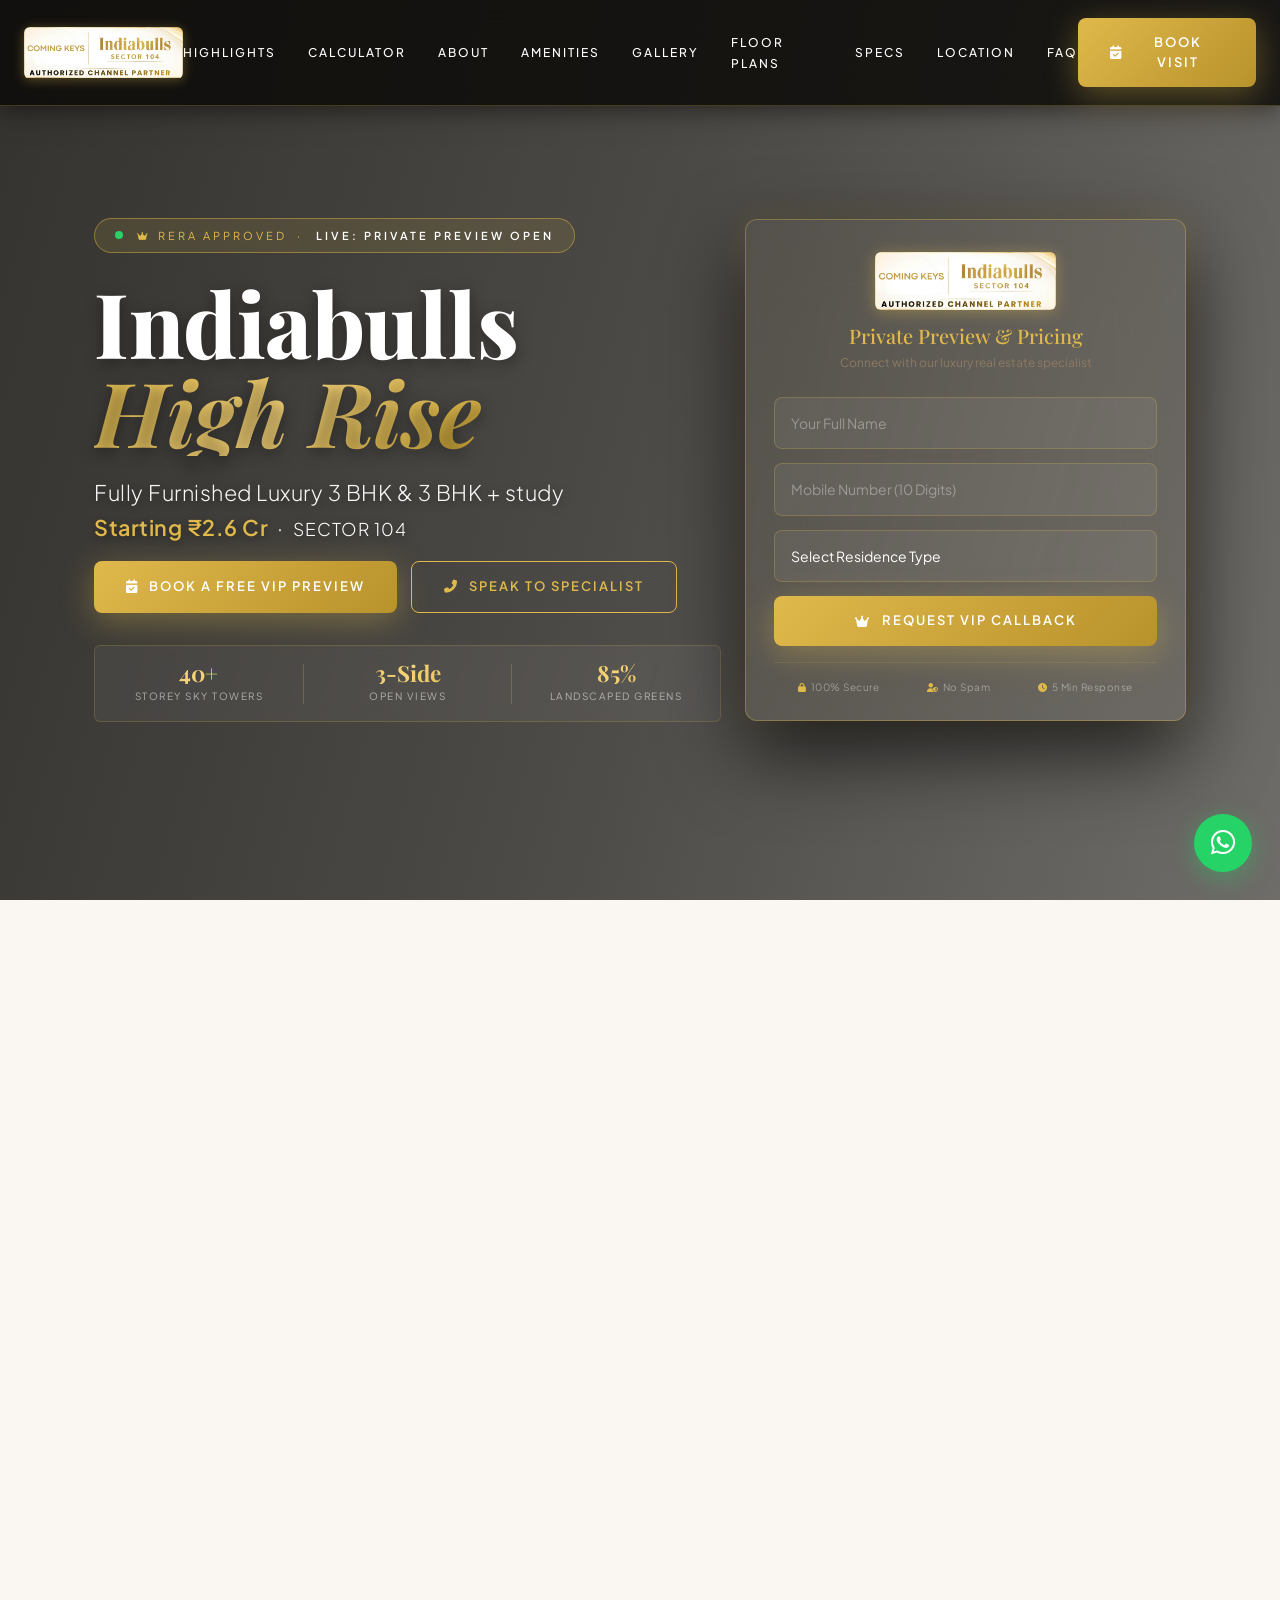
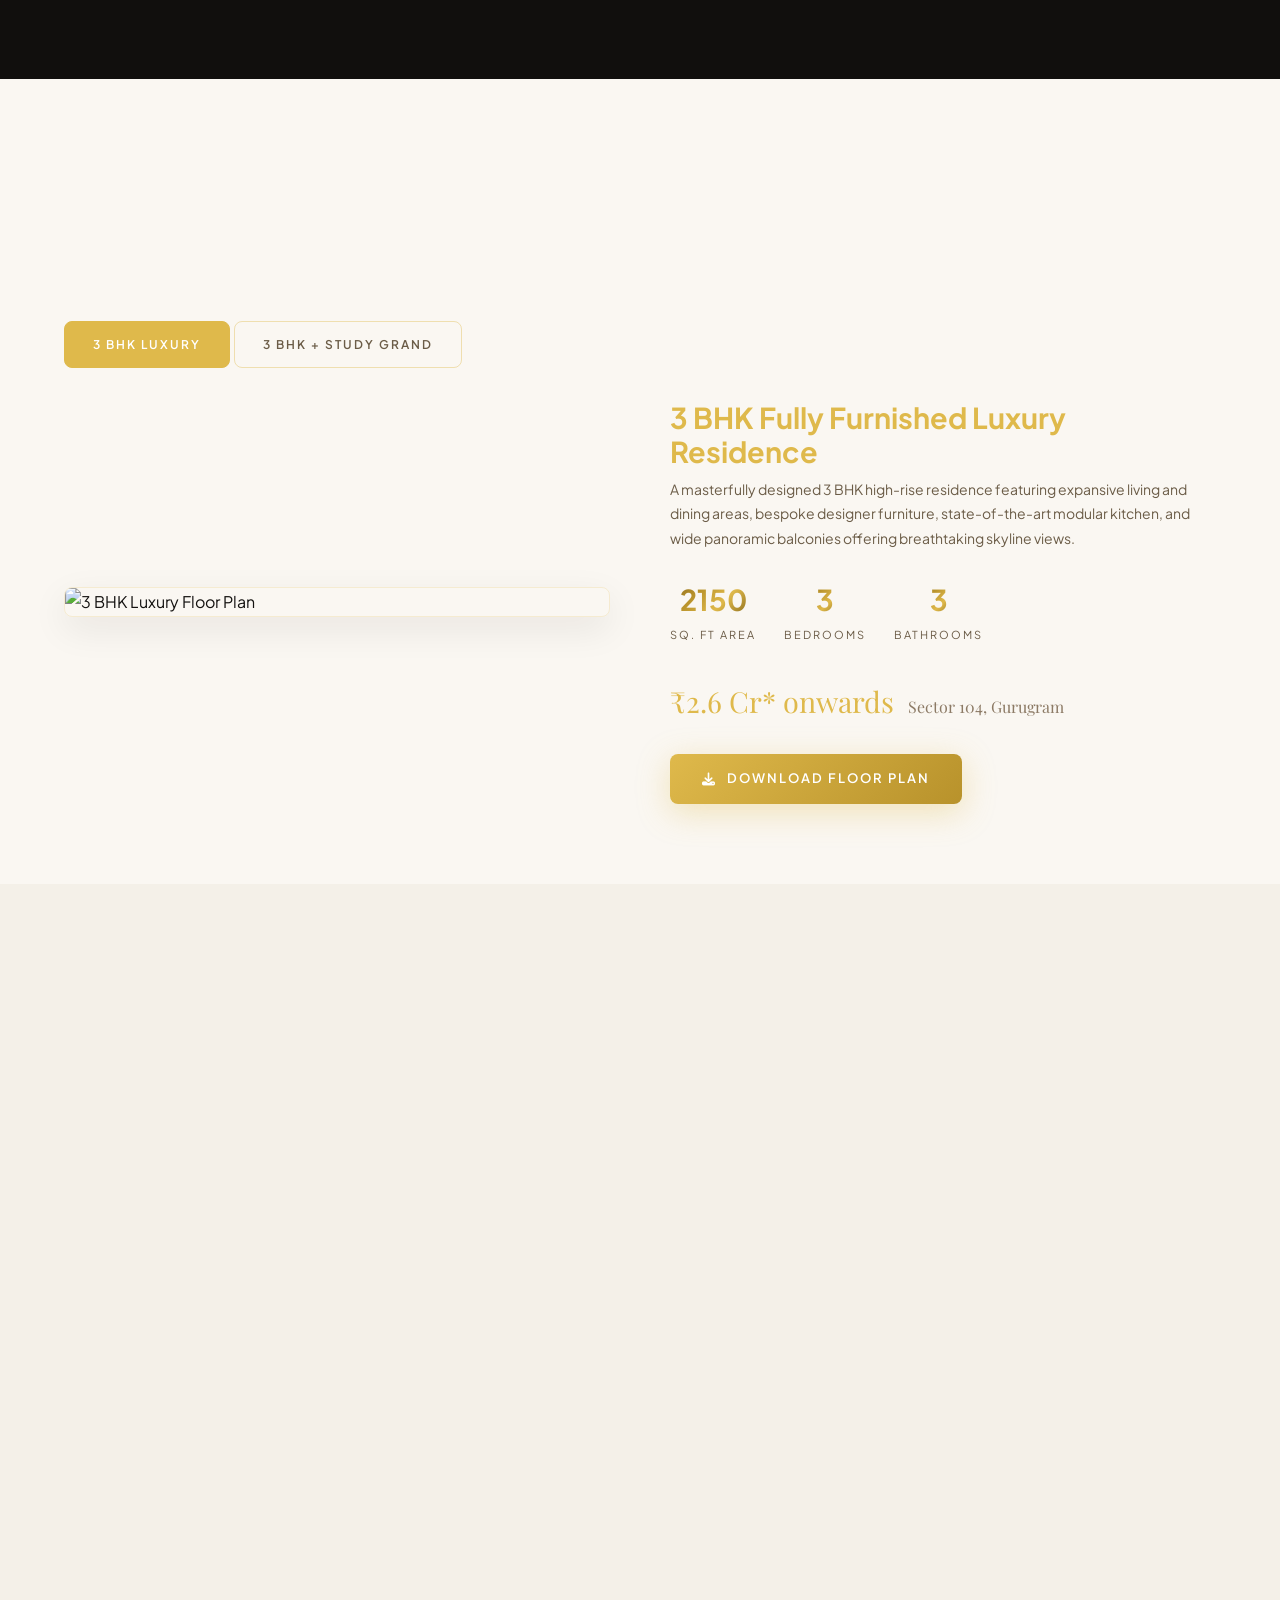
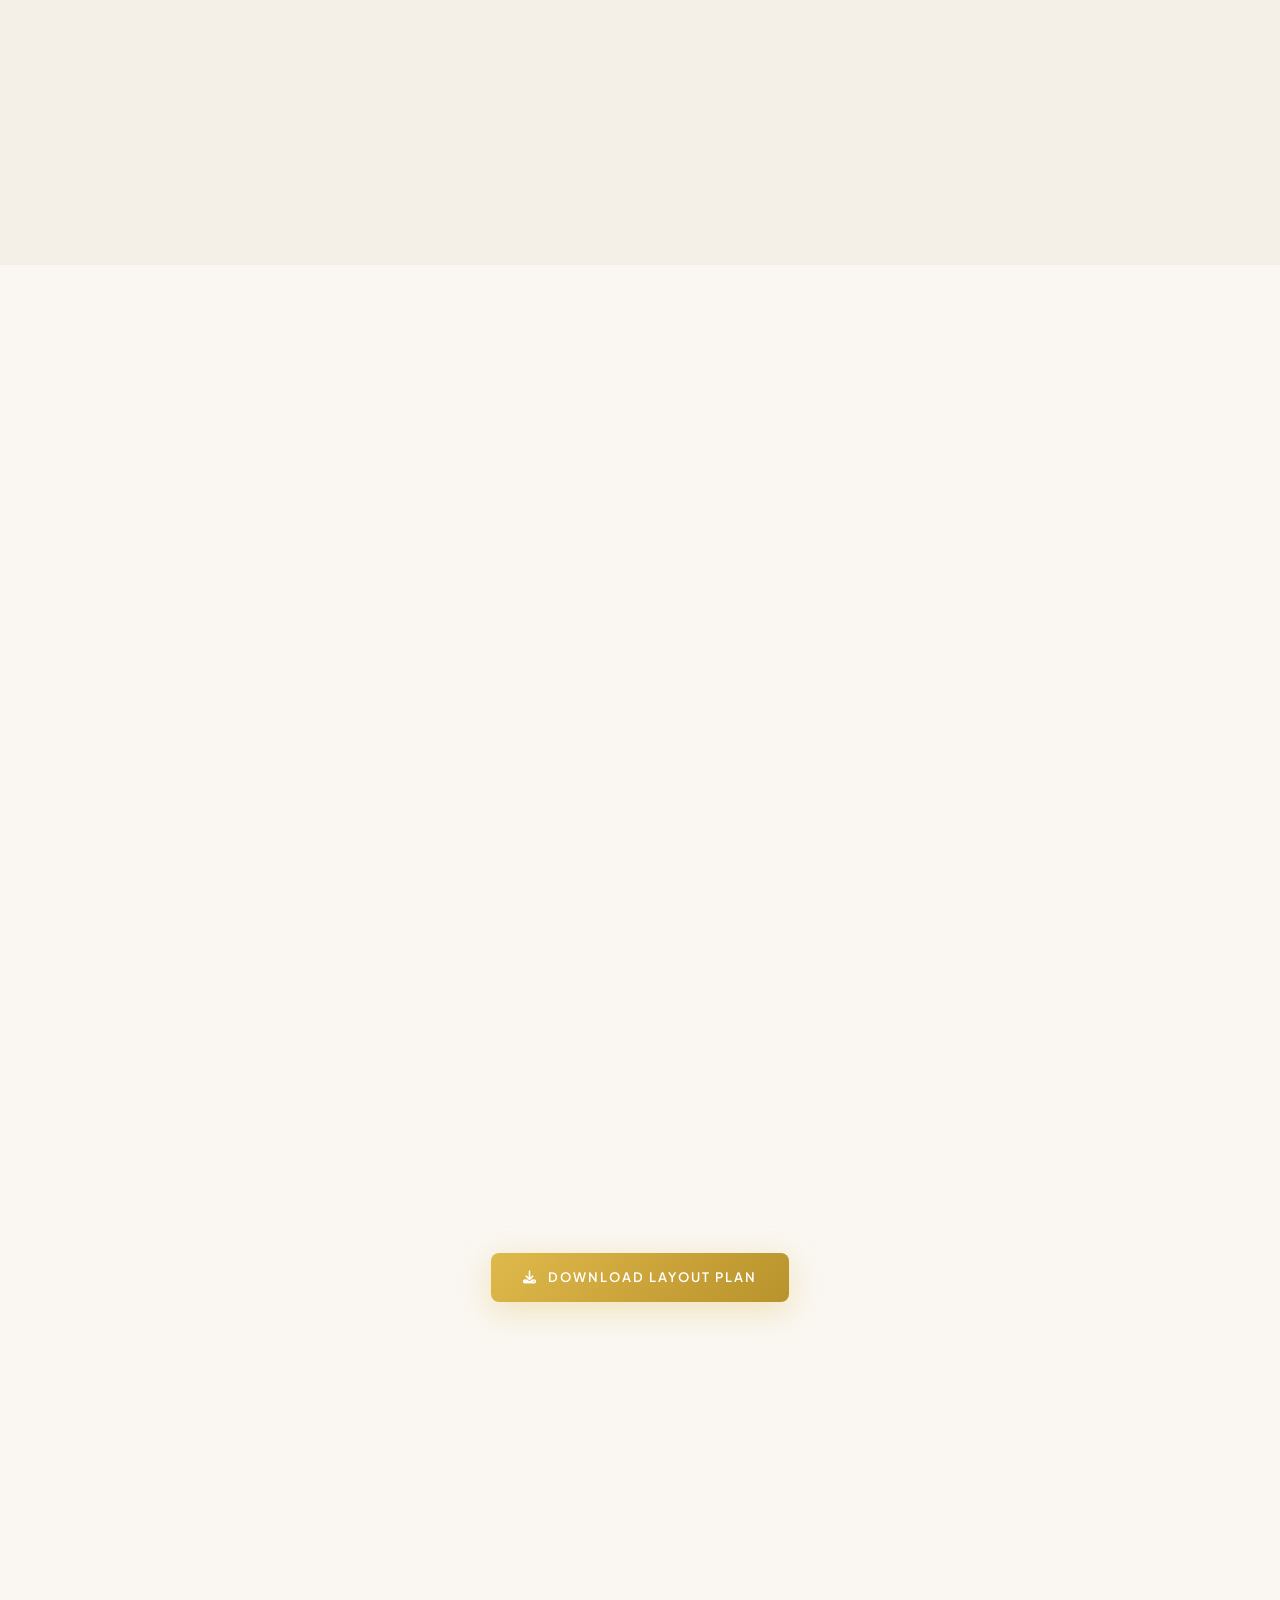
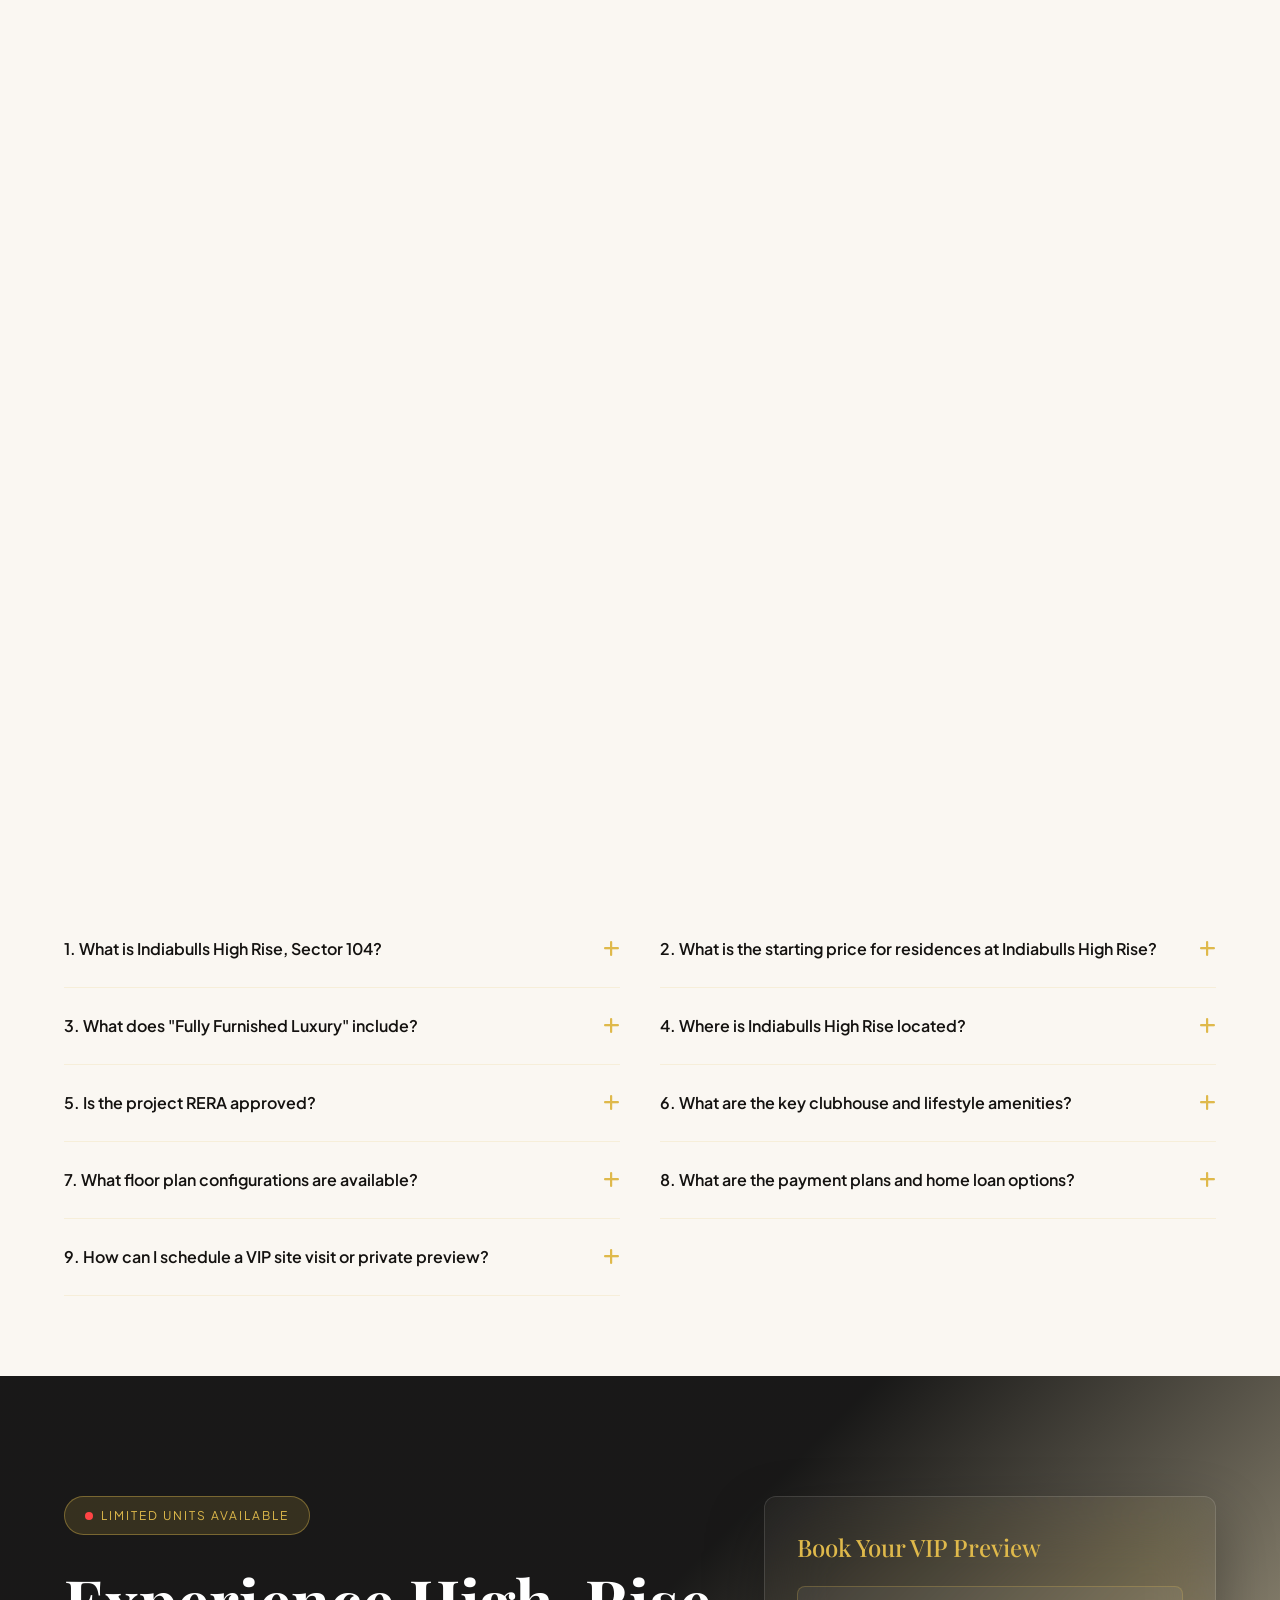
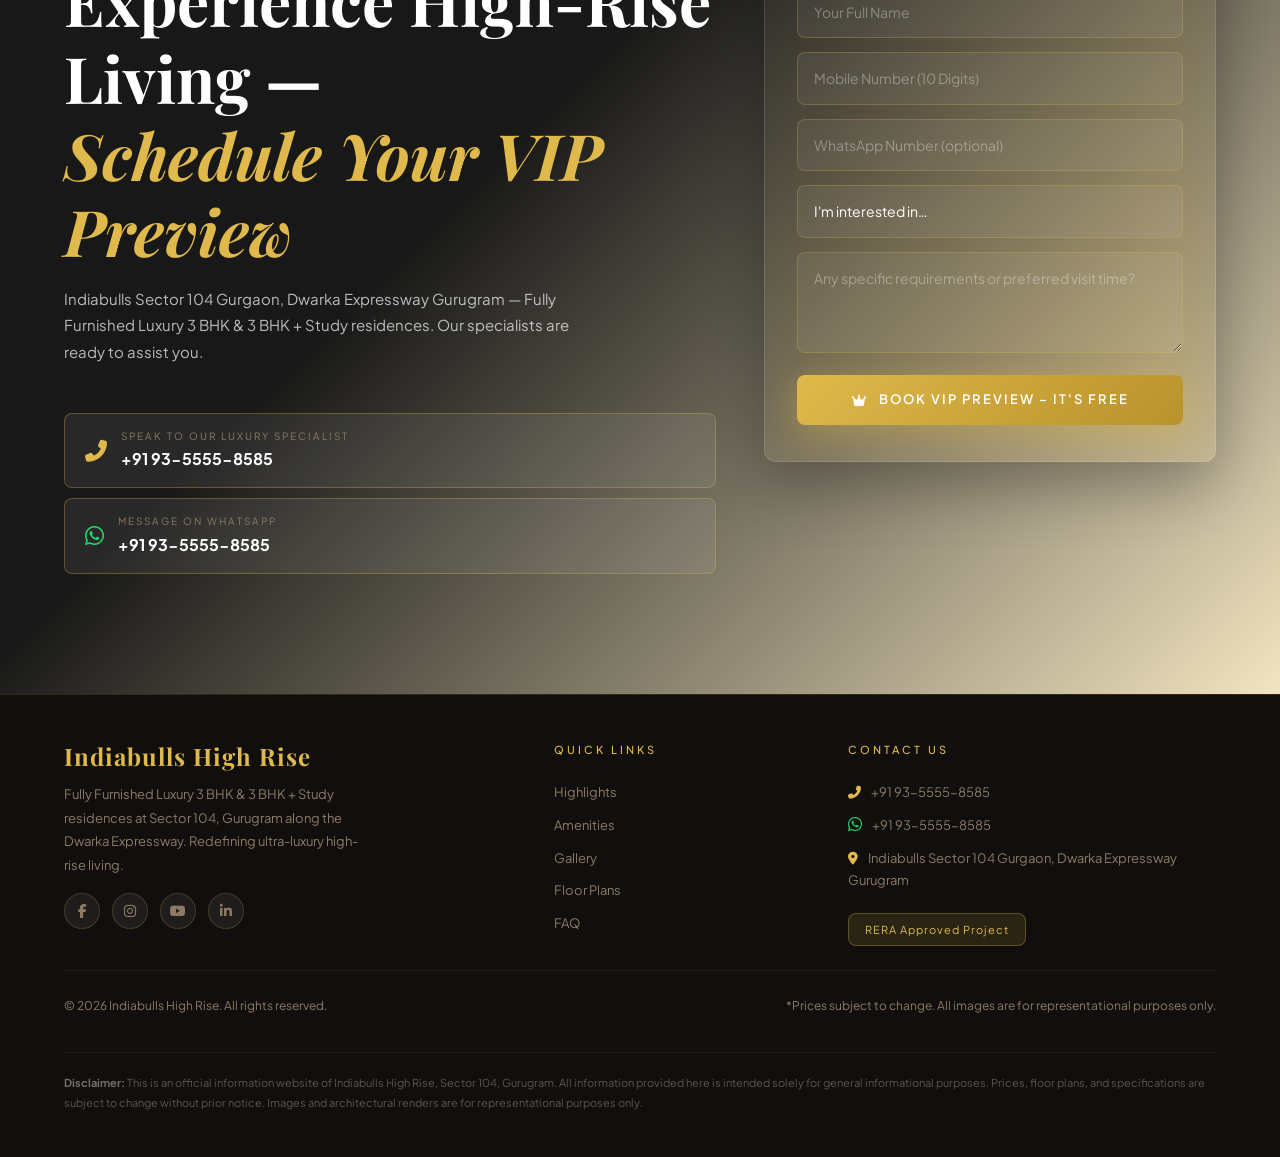
==== commit fcaa3737: "new folder added" ====
--- a/New/index.html
+++ b/New/index.html
@@ -179,14 +179,6 @@
         </div>
       </div>
     </div>
-
-    <!-- Scroll Indicator -->
-    <div class="hero-scroll">
-      <div class="scroll-mouse">
-        <div class="scroll-wheel"></div>
-      </div>
-      <span>Scroll to explore</span>
-    </div>
   </section>
 
   <!-- ============================================================
@@ -352,8 +344,27 @@
             <span class="section-label">About Indiabulls High Rise</span>
             <h2 class="section-title text-black">Refined High-Rise Luxury <span>Redefined</span></h2>
             <div class="gold-line"></div>
-            <p><strong style="color:var(--gold)">Indiabulls Sector 104 Gurgaon</strong> is the latest new launch residential project situated on <strong style="color:var(--gold)">Dwarka Expressway</strong>, one of the most promising growth corridors in NCR. Spread over <strong style="color:var(--gold)">6 acres</strong>, this premium project has <strong style="color:var(--gold)">4 iconic towers rising G+38 floors high</strong>, offering a stunning skyline to Gurgaon. Out of the 4 towers, 2 have already been sold to Airport Authority of India, so only limited inventory is left for homebuyers and investors, making this a rare and exclusive opportunity. The project offers thoughtfully designed residences with spacious layouts, <strong style="color:var(--gold)">2BHK + Servant units of 1500 sq.ft</strong> and <strong style="color:var(--gold)">3BHK + Servant units of 2100 sq.ft</strong>. Each home is crafted with attention to detail and comes with vitrified tile flooring, VRV AC units, premium fittings and 5 lifts per tower including 4 passenger and 1 service lift for smooth movement. One dedicated car parking is included in the price and 2 level basement parking for convenience, so residents can live life seamlessly that blends luxury with practicality.</p>
-            <p>One of the biggest USP of Indiabulls Sector 104 is the grand <strong style="color:var(--gold)">50,000 sq.ft clubhouse</strong> which offers unmatched lifestyle and recreational facilities. Residents can indulge in multiple indoor and outdoor sports activities including <strong style="color:var(--gold)">2 cricket practice nets, 2 lawn tennis courts, 1 basketball court, 2 squash courts and 2 badminton courts</strong>. The beautifully designed swimming pool and stepped green landscaping adds to the charm of this modern residential community, creating a perfect balance between active living and relaxation. Every nook and corner of the project has been designed to enhance lifestyle, where families can bond, children can play and individuals can pursue their fitness and wellness goals.</p>
+            <p><strong style="color:var(--gold)">Indiabulls Sector 104 Gurgaon</strong> is the latest new launch
+              residential project situated on <strong style="color:var(--gold)">Dwarka Expressway</strong>, one of the
+              most promising growth corridors in NCR. Spread over <strong style="color:var(--gold)">6 acres</strong>,
+              this premium project has <strong style="color:var(--gold)">4 iconic towers rising G+38 floors
+                high</strong>, offering a stunning skyline to Gurgaon. Out of the 4 towers, 2 have already been sold to
+              Airport Authority of India, so only limited inventory is left for homebuyers and investors, making this a
+              rare and exclusive opportunity. The project offers thoughtfully designed residences with spacious layouts,
+              <strong style="color:var(--gold)">2BHK + Servant units of 1500 sq.ft</strong> and <strong
+                style="color:var(--gold)">3BHK + Servant units of 2100 sq.ft</strong>. Each home is crafted with
+              attention to detail and comes with vitrified tile flooring, VRV AC units, premium fittings and 5 lifts per
+              tower including 4 passenger and 1 service lift for smooth movement. One dedicated car parking is included
+              in the price and 2 level basement parking for convenience, so residents can live life seamlessly that
+              blends luxury with practicality.</p>
+            <p>One of the biggest USP of Indiabulls Sector 104 is the grand <strong style="color:var(--gold)">50,000
+                sq.ft clubhouse</strong> which offers unmatched lifestyle and recreational facilities. Residents can
+              indulge in multiple indoor and outdoor sports activities including <strong style="color:var(--gold)">2
+                cricket practice nets, 2 lawn tennis courts, 1 basketball court, 2 squash courts and 2 badminton
+                courts</strong>. The beautifully designed swimming pool and stepped green landscaping adds to the charm
+              of this modern residential community, creating a perfect balance between active living and relaxation.
+              Every nook and corner of the project has been designed to enhance lifestyle, where families can bond,
+              children can play and individuals can pursue their fitness and wellness goals.</p>
 
             <div class="about-stats">
               <div class="stat-item">
@@ -714,9 +725,9 @@
         <table class="matrix-table">
           <thead>
             <tr>
-              <th style="width: 34%;">Specification Feature</th>
-              <th style="width: 33%; color: var(--gold);"><i class="fas fa-crown"></i> Indiabulls Bespoke Luxury</th>
-              <th style="width: 33%; color: rgba(255,255,255,0.5);">Standard High-Rise Projects</th>
+              <th style="width: 34%; color: var(--dark-text);">Specification Feature</th>
+              <th style="width: 33%; color: var(--gold-dark);"><i class="fas fa-crown" style="color:var(--gold);"></i> Indiabulls Bespoke Luxury</th>
+              <th style="width: 33%; color: var(--dark-text);">Standard High-Rise Projects</th>
             </tr>
           </thead>
           <tbody>
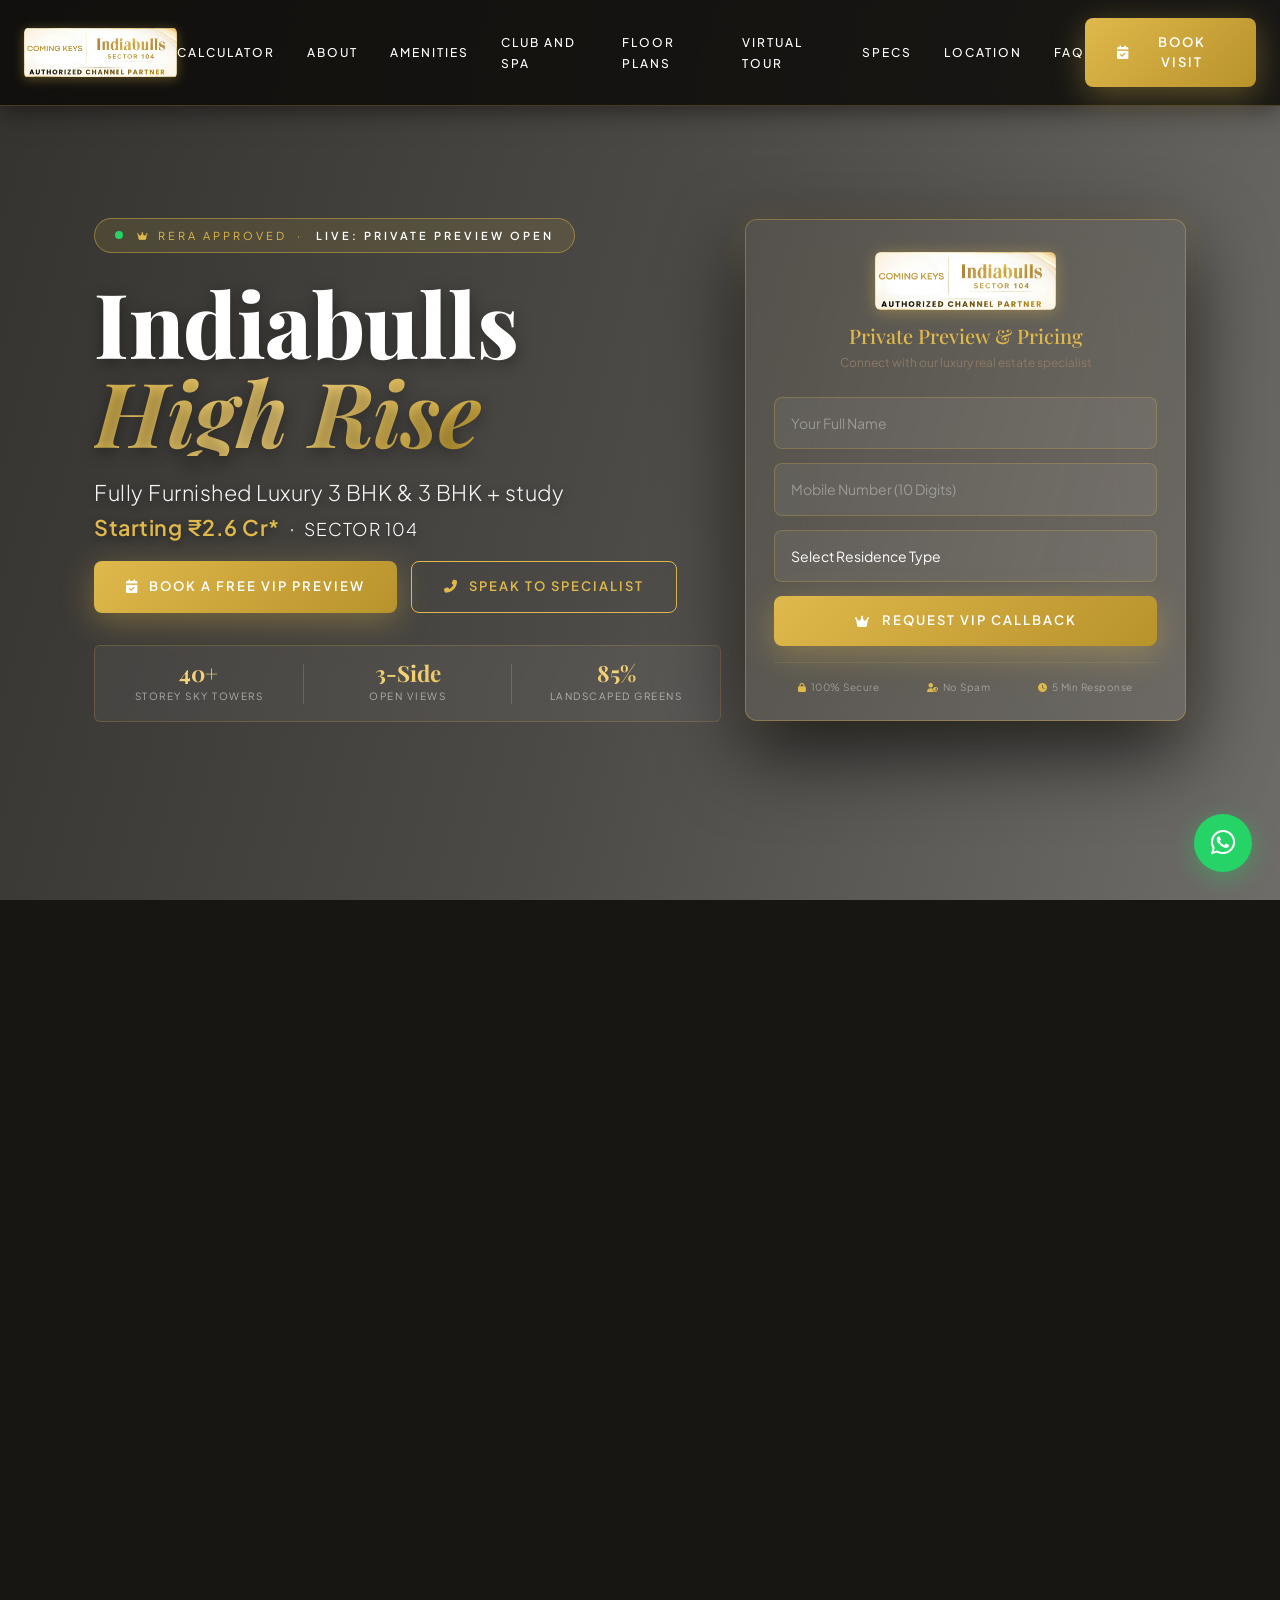
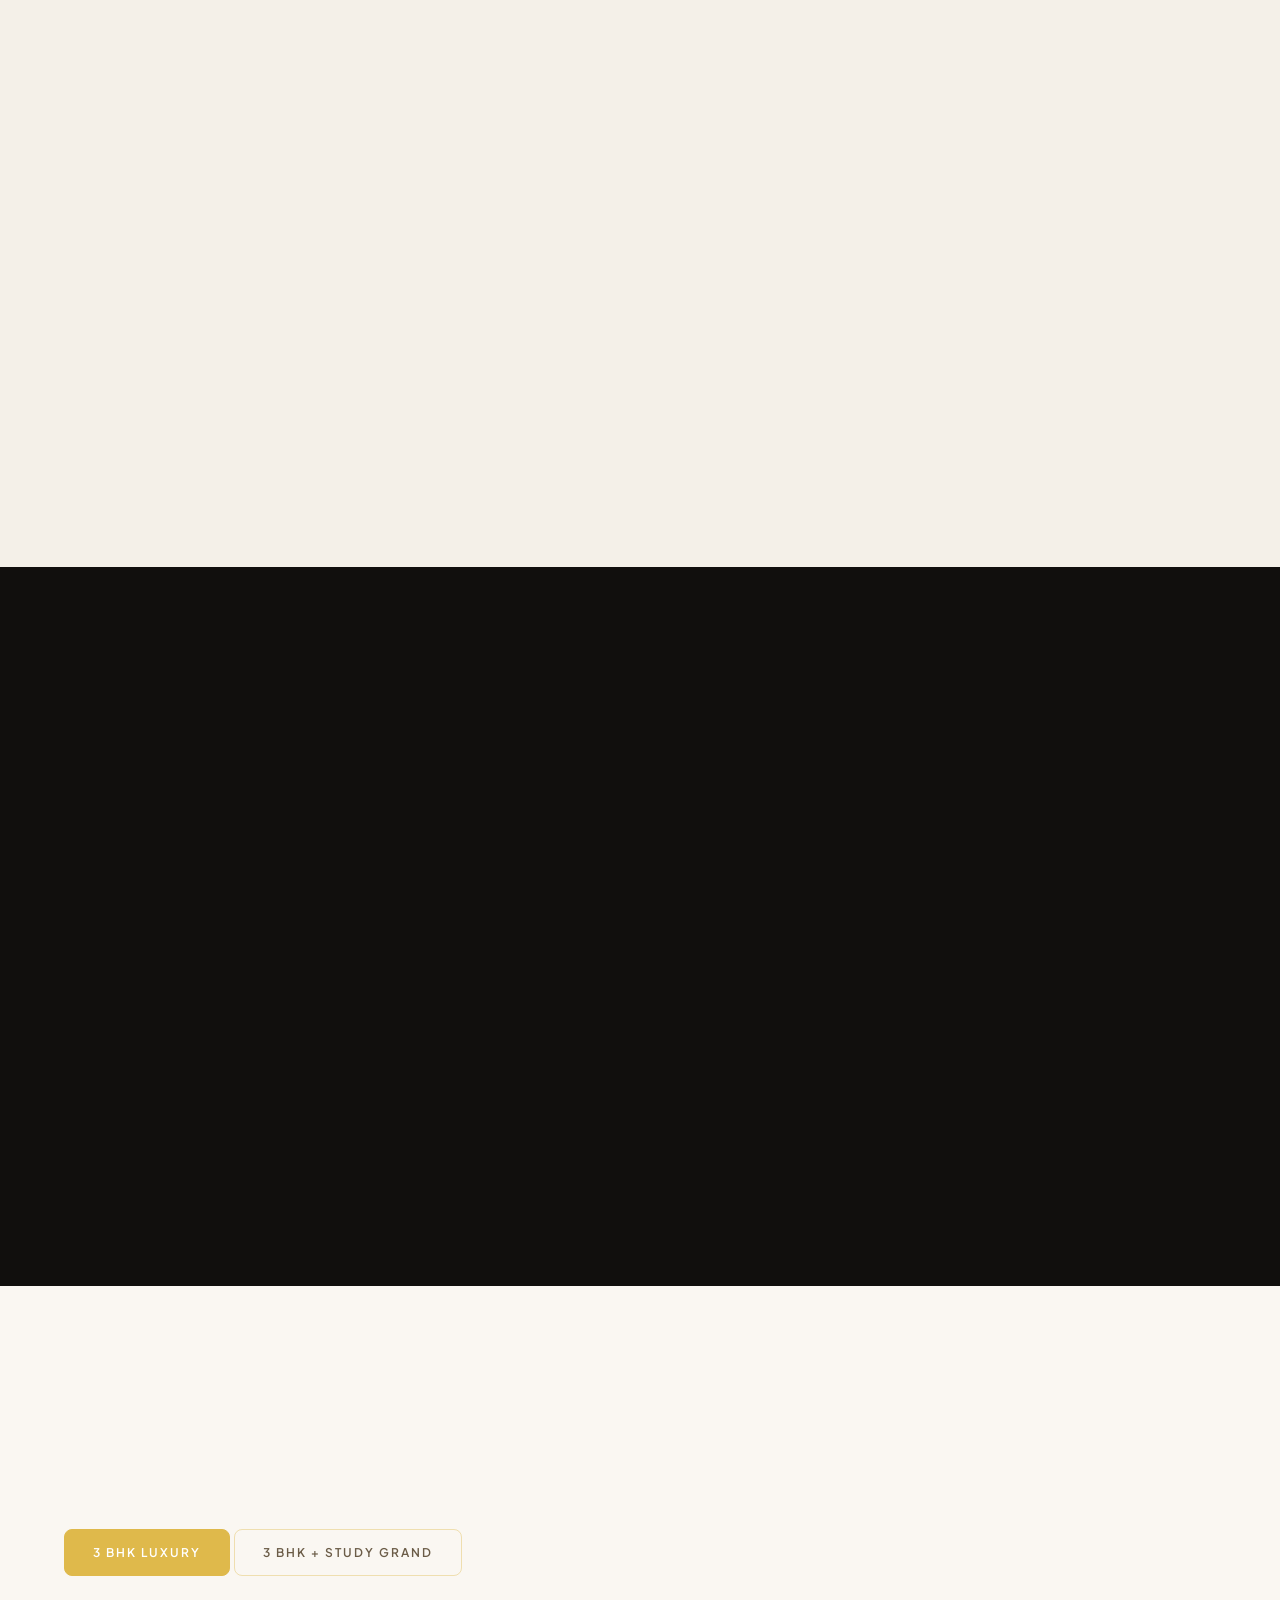
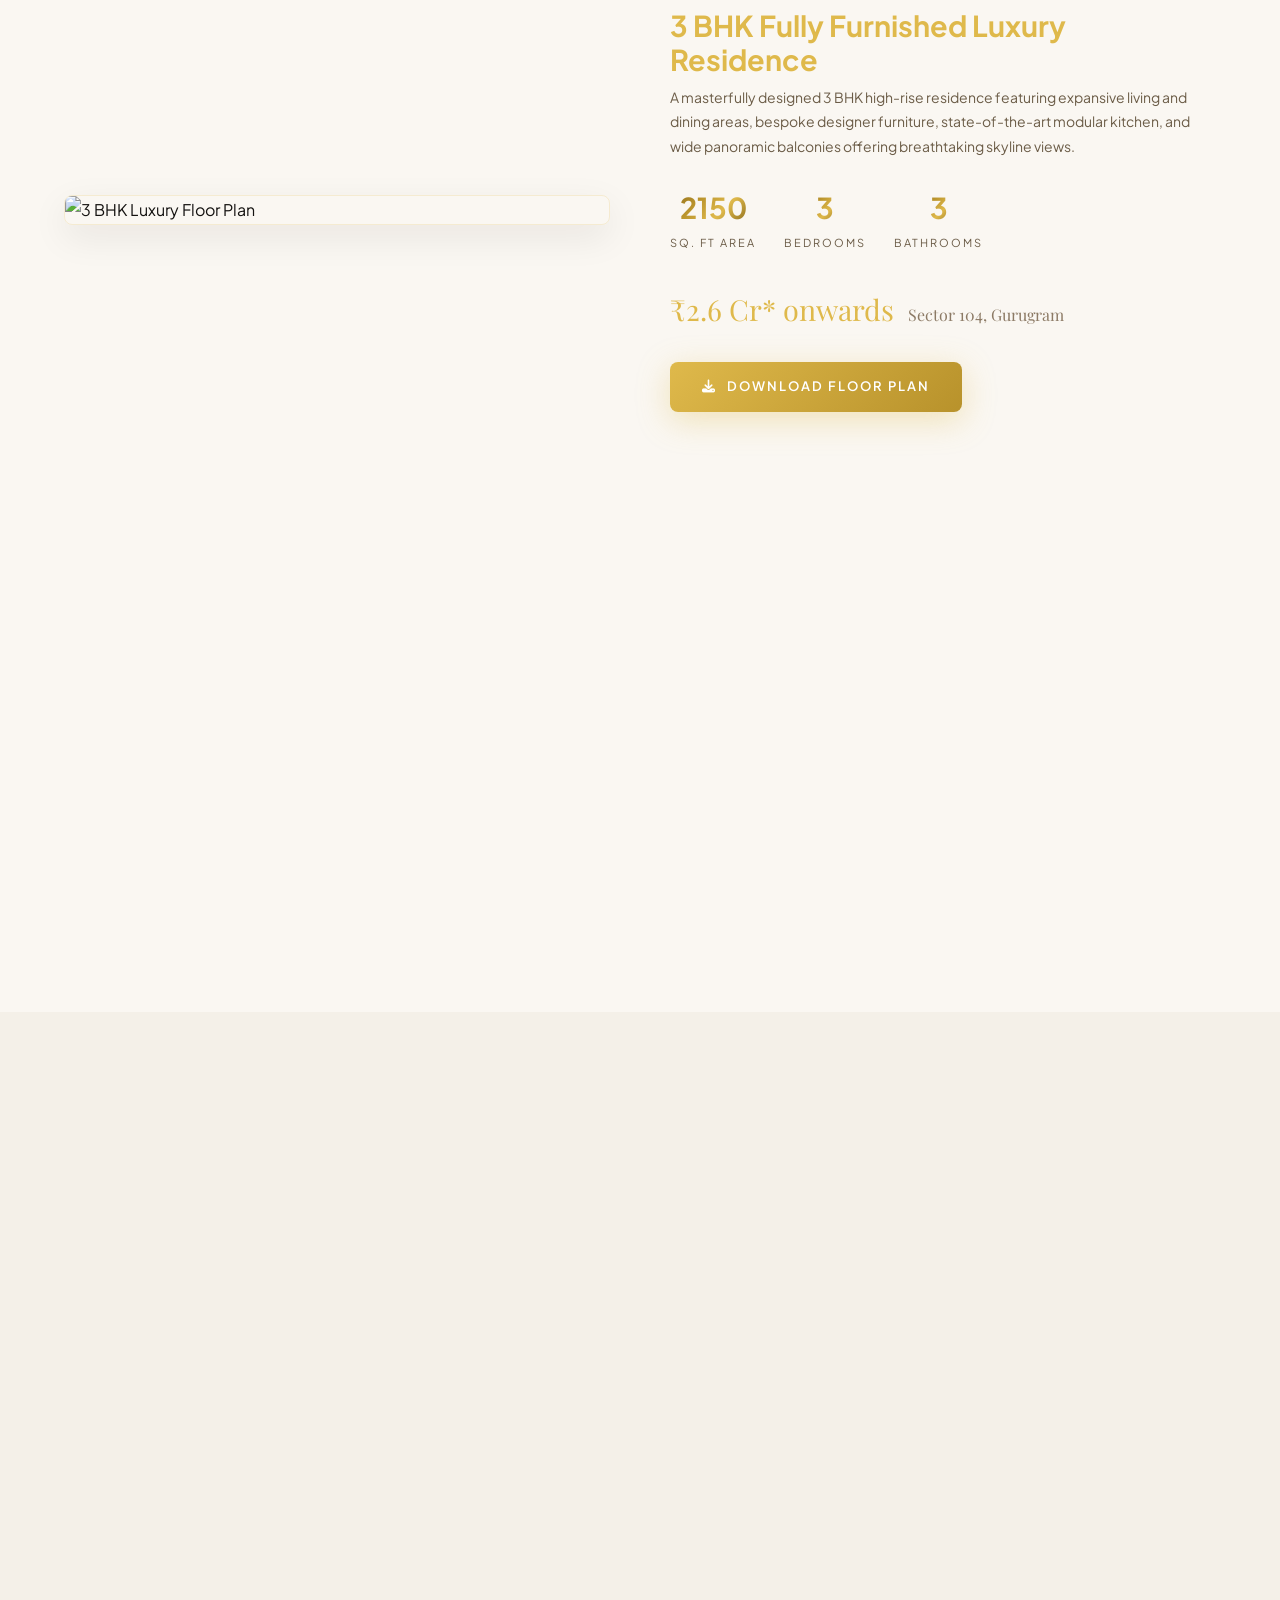
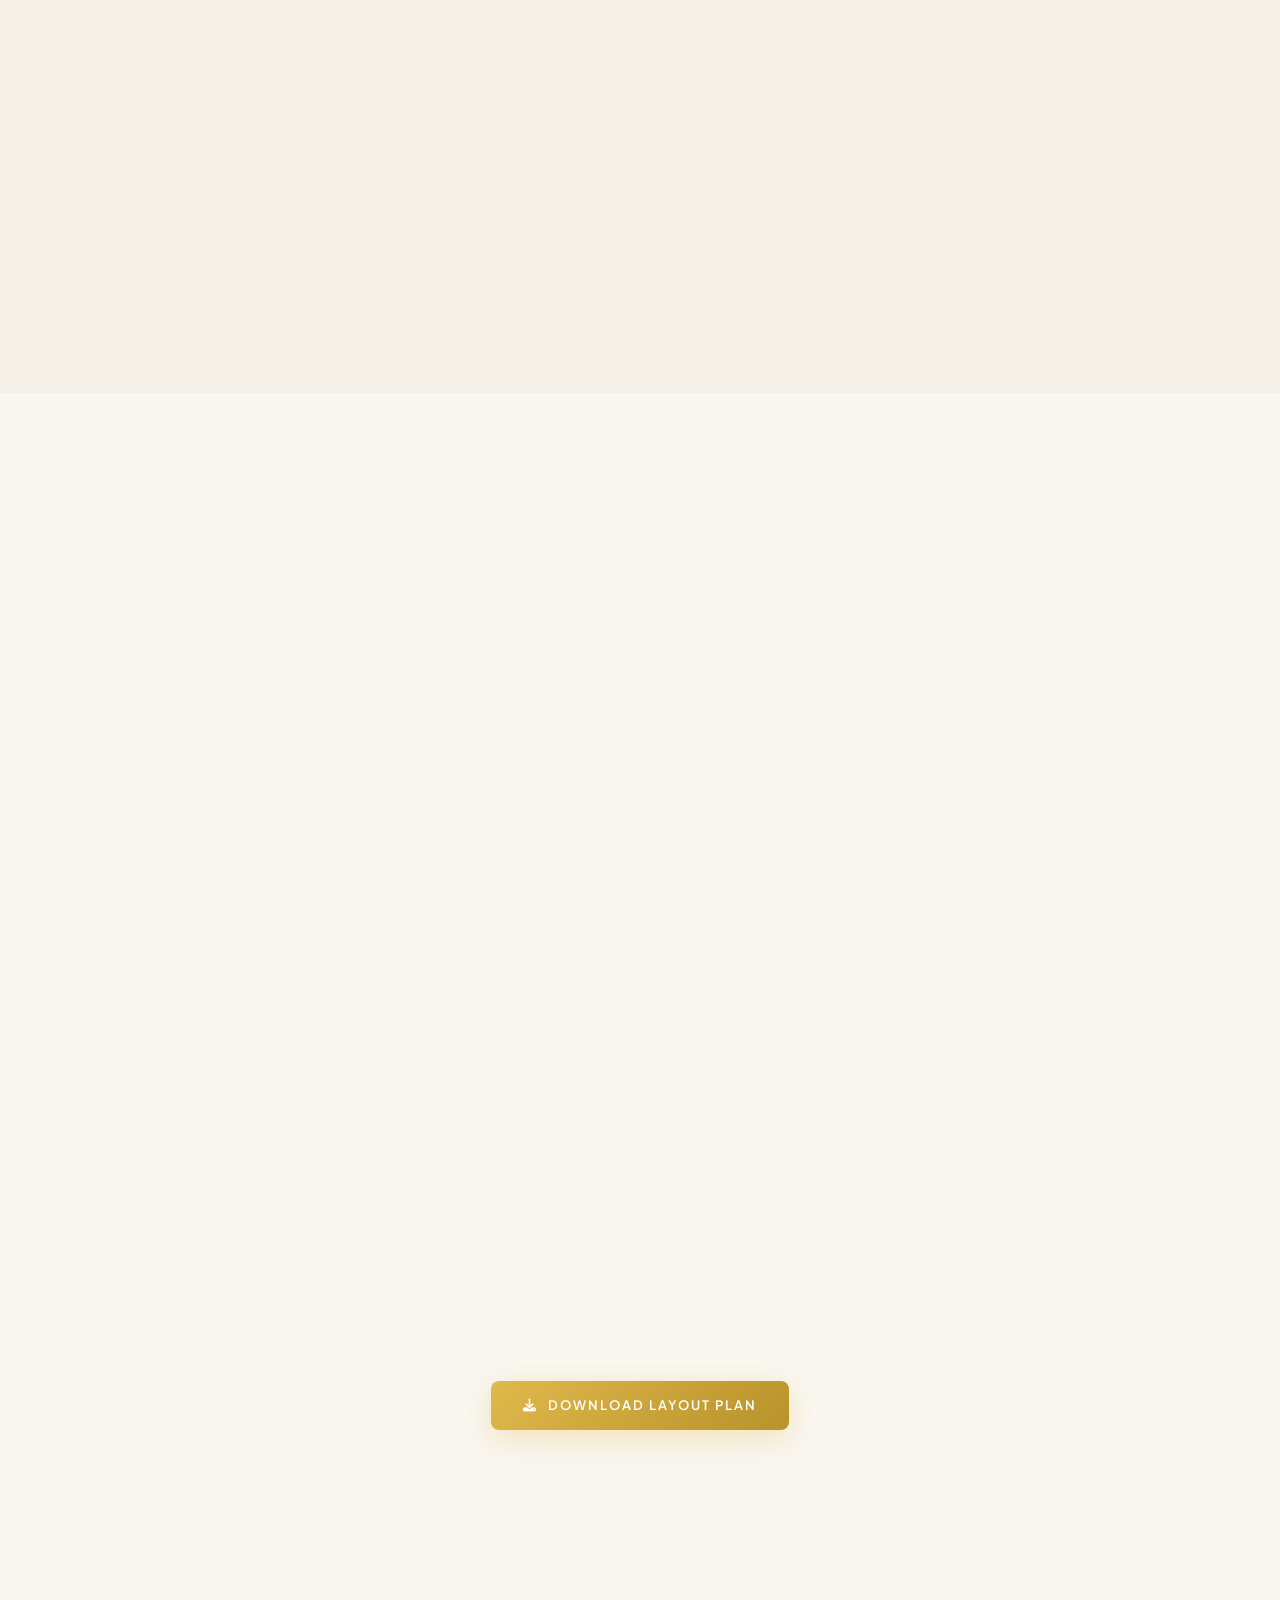
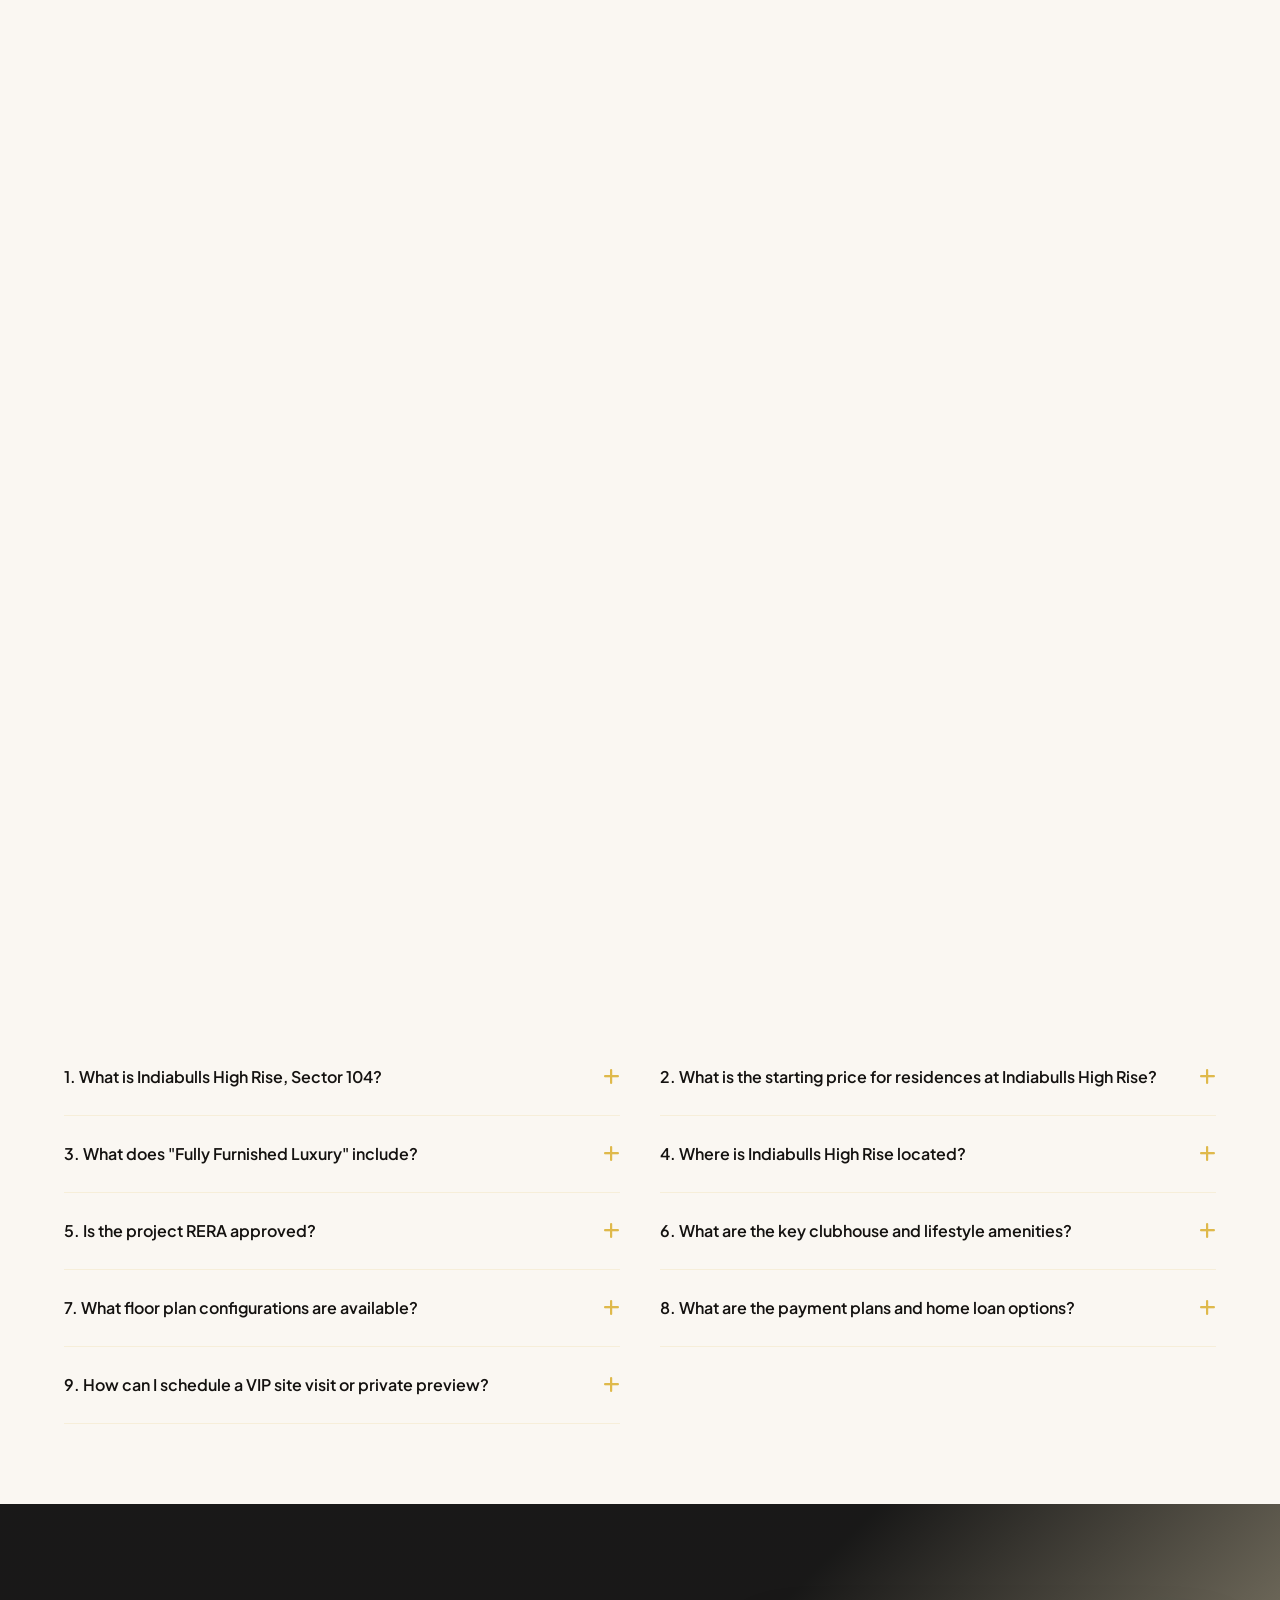
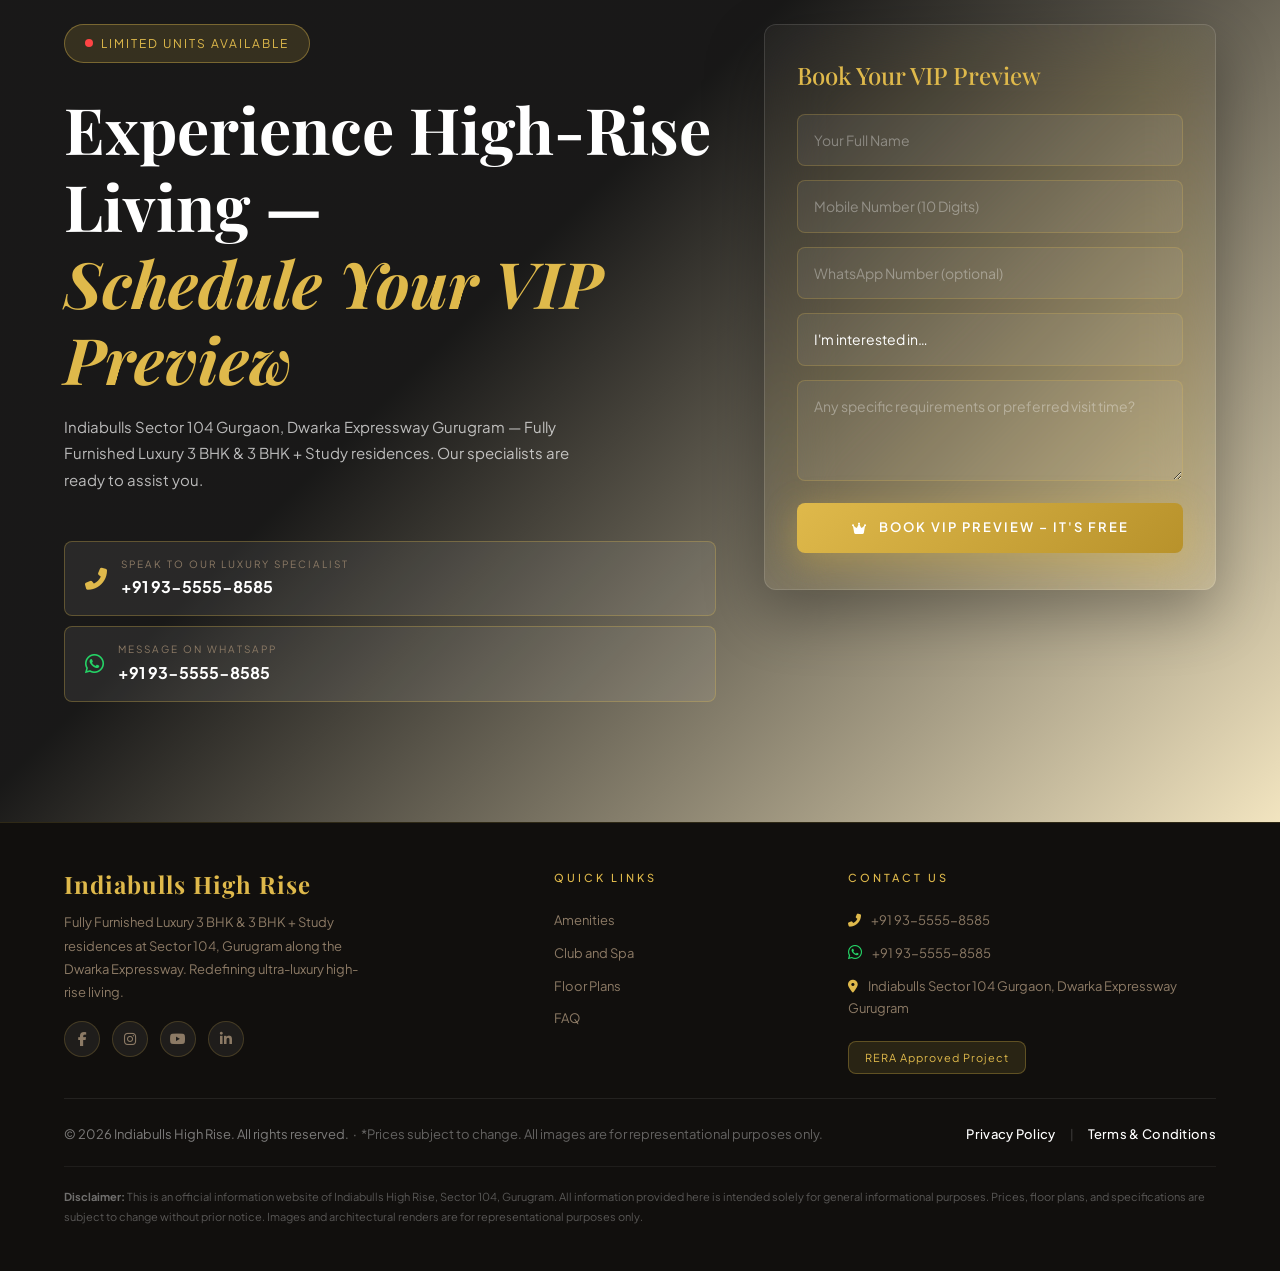
==== commit f01a77cb: "changes" ====
--- a/New/index.html
+++ b/New/index.html
@@ -44,12 +44,12 @@
           <img src="img/logo-new.jpg.jpeg" alt="Indiabulls High Rise Logo" class="header-logo-img" />
         </a>
         <nav id="desktop-nav" class="d-none d-lg-flex">
-          <a href="#highlights">Highlights</a>
           <a href="#calculator">Calculator</a>
           <a href="#about">About</a>
           <a href="#amenities">Amenities</a>
-          <a href="#gallery">Gallery</a>
+          <a href="#gallery">Club and Spa</a>
           <a href="#floorplan">Floor Plans</a>
+          <a href="#virtual-tour">Virtual Tour</a>
           <a href="#matrix">Specs</a>
           <a href="#location">Location</a>
           <a href="#faq">FAQ</a>
@@ -71,12 +71,12 @@
       <img src="img/logo-new.jpg.jpeg" alt="Indiabulls High Rise" />
     </div>
     <span class="mobile-close" onclick="closeMobileNav()"><i class="fas fa-times"></i></span>
-    <a href="#highlights" onclick="closeMobileNav()">Highlights</a>
     <a href="#calculator" onclick="closeMobileNav()">Calculator</a>
     <a href="#about" onclick="closeMobileNav()">About</a>
     <a href="#amenities" onclick="closeMobileNav()">Amenities</a>
-    <a href="#gallery" onclick="closeMobileNav()">Gallery</a>
+    <a href="#gallery" onclick="closeMobileNav()">Club and Spa</a>
     <a href="#floorplan" onclick="closeMobileNav()">Floor Plans</a>
+    <a href="#virtual-tour" onclick="closeMobileNav()">Virtual Tour</a>
     <a href="#matrix" onclick="closeMobileNav()">Specs</a>
     <a href="#location" onclick="closeMobileNav()">Location</a>
     <a href="#faq" onclick="closeMobileNav()">FAQ</a>
@@ -105,7 +105,7 @@
             <p class="hero-tagline"
               style="font-size:1.35rem;font-weight:300;letter-spacing:0.5px;color:rgba(255,255,255,0.95);line-height:1.6;">
               Fully Furnished Luxury 3 BHK &amp; 3 BHK + study<br /><strong
-                style="color:#dfb94b;font-weight:600;">Starting ₹2.6 Cr</strong> &nbsp;·&nbsp; <span
+                style="color:#dfb94b;font-weight:600;">Starting ₹2.6 Cr*</strong> &nbsp;·&nbsp; <span
                 style="letter-spacing:1px;text-transform:uppercase;font-size:1.1rem;color:#fff;">Sector 104</span></p>
 
             <div class="hero-btns">
@@ -181,62 +181,6 @@
     </div>
   </section>
 
-  <!-- ============================================================
-     HIGHLIGHTS
-============================================================ -->
-  <section id="highlights">
-    <div class="container">
-      <div class="text-center reveal">
-        <span class="section-label">Why Choose Us</span>
-        <h2 class="section-title">Indiabulls High Rise <span>Sector 104</span></h2>
-        <div class="gold-line"></div>
-        <p class="section-sub">An iconic architectural masterpiece offering ultra-luxury fully furnished high-rise
-          residences along the vibrant Dwarka Expressway corridor. Engineered for the elite.</p>
-      </div>
-      <div class="row g-4 mt-3">
-        <div class="col-12 col-sm-6 col-lg-4">
-          <div class="highlight-card reveal h-100">
-            <div class="highlight-icon"><i class="fas fa-layer-group"></i></div>
-            <h4>3 BHK &amp; 3 BHK + Study Grand</h4>
-            <p>Expansive residences ranging from 2,150 to 2,650 sq. ft. featuring 12-foot floor-to-ceiling heights,
-              sweeping panoramic sky balconies, and private elevator lobbies.</p>
-          </div>
-        </div>
-        <div class="col-12 col-sm-6 col-lg-4">
-          <div class="highlight-card reveal h-100">
-            <div class="highlight-icon"><i class="fas fa-couch"></i></div>
-            <h4>Bespoke Fully Furnished Luxury</h4>
-            <p>Move in effortlessly with curated Italian marble flooring, designer VRV air conditioning, German modular
-              kitchens with branded appliances, and walk-in wardrobe suites.</p>
-          </div>
-        </div>
-        <div class="col-12 col-sm-6 col-lg-4">
-          <div class="highlight-card reveal h-100">
-            <div class="highlight-icon"><i class="fas fa-building"></i></div>
-            <h4>40+ Storey Iconic Sky Towers</h4>
-            <p>Command the Sector 104 skyline with striking modern glass facades, destination-controlled high-speed
-              elevators, and an exclusive rooftop infinity pool &amp; sky lounge.</p>
-          </div>
-        </div>
-        <div class="col-12 col-sm-6 col-lg-6">
-          <div class="highlight-card reveal h-100">
-            <div class="highlight-icon"><i class="fas fa-shield-alt"></i></div>
-            <h4>3-Tier VIP Biometric Security</h4>
-            <p>Round-the-clock multi-tier security featuring AI-enabled facial recognition access, automated RFID boom
-              barriers, 24/7 private concierge, and dedicated valet parking.</p>
-          </div>
-        </div>
-        <div class="col-12 col-sm-12 col-lg-6">
-          <div class="highlight-card reveal h-100">
-            <div class="highlight-icon"><i class="fas fa-file-contract"></i></div>
-            <h4>100% RERA Approved Project</h4>
-            <p>Fully verified legal title with institutional escrow protection. Prime location directly on the Dwarka
-              Expressway (NH-248BB) with attractive construction-linked payment plans.</p>
-          </div>
-        </div>
-      </div>
-    </div>
-  </section>
 
   <!-- ============================================================
      INTERACTIVE ROI & INVESTMENT CALCULATOR
@@ -344,27 +288,28 @@
             <span class="section-label">About Indiabulls High Rise</span>
             <h2 class="section-title text-black">Refined High-Rise Luxury <span>Redefined</span></h2>
             <div class="gold-line"></div>
-            <p><strong style="color:var(--gold)">Indiabulls Sector 104 Gurgaon</strong> is the latest new launch
-              residential project situated on <strong style="color:var(--gold)">Dwarka Expressway</strong>, one of the
-              most promising growth corridors in NCR. Spread over <strong style="color:var(--gold)">6 acres</strong>,
-              this premium project has <strong style="color:var(--gold)">4 iconic towers rising G+38 floors
-                high</strong>, offering a stunning skyline to Gurgaon. Out of the 4 towers, 2 have already been sold to
-              Airport Authority of India, so only limited inventory is left for homebuyers and investors, making this a
-              rare and exclusive opportunity. The project offers thoughtfully designed residences with spacious layouts,
-              <strong style="color:var(--gold)">2BHK + Servant units of 1500 sq.ft</strong> and <strong
-                style="color:var(--gold)">3BHK + Servant units of 2100 sq.ft</strong>. Each home is crafted with
-              attention to detail and comes with vitrified tile flooring, VRV AC units, premium fittings and 5 lifts per
-              tower including 4 passenger and 1 service lift for smooth movement. One dedicated car parking is included
-              in the price and 2 level basement parking for convenience, so residents can live life seamlessly that
-              blends luxury with practicality.</p>
-            <p>One of the biggest USP of Indiabulls Sector 104 is the grand <strong style="color:var(--gold)">50,000
-                sq.ft clubhouse</strong> which offers unmatched lifestyle and recreational facilities. Residents can
-              indulge in multiple indoor and outdoor sports activities including <strong style="color:var(--gold)">2
-                cricket practice nets, 2 lawn tennis courts, 1 basketball court, 2 squash courts and 2 badminton
-                courts</strong>. The beautifully designed swimming pool and stepped green landscaping adds to the charm
-              of this modern residential community, creating a perfect balance between active living and relaxation.
-              Every nook and corner of the project has been designed to enhance lifestyle, where families can bond,
-              children can play and individuals can pursue their fitness and wellness goals.</p>
+            <p><strong style="color:var(--gold)">Indiabulls Sector 104 Gurgaon</strong> is a newly launched luxury
+              residential development strategically located on <strong style="color:var(--gold)">Dwarka
+                Expressway</strong>, one of the fastest-growing real estate destinations in NCR. Spanning <strong
+                style="color:var(--gold)">6 acres</strong>, the project features <strong style="color:var(--gold)">4
+                magnificent high-rise towers with a height of G+38 floors</strong>, creating a remarkable addition to
+              Gurgaon's skyline. Among these four towers, 2 have already been acquired by the Airport Authority of
+              India, leaving only a limited number of apartments available for buyers and investors, making it an
+              exclusive investment opportunity. The project offers well-planned residences with spacious configurations,
+              including <strong style="color:var(--gold)">2 BHK + Servant apartments of 1500 sq.ft.</strong> and <strong
+                style="color:var(--gold)">3 BHK + Servant apartments of 2100 sq.ft.</strong> Every residence is designed
+              with premium specifications such as vitrified tile flooring, VRV air-conditioning, high-end fittings, and
+              5 elevators in each tower, comprising 4 passenger lifts and 1 service lift for enhanced convenience.
+              Residents also receive one dedicated car parking space with every apartment along with a two-level
+              basement parking facility, ensuring a comfortable lifestyle that perfectly combines elegance, convenience,
+              and everyday functionality.</p>
+            <p>A major highlight of Indiabulls Sector 104 is its <strong style="color:var(--gold)">50,000 sq.ft.
+                clubhouse</strong>, offering world-class lifestyle and recreational amenities. Residents can enjoy
+              <strong style="color:var(--gold)">cricket practice nets, tennis, basketball, squash, and badminton
+                courts</strong>, along with a beautifully designed swimming pool and landscaped green spaces. The
+              project is thoughtfully planned to promote an active, healthy, and comfortable lifestyle for families of
+              all ages.
+            </p>
 
             <div class="about-stats">
               <div class="stat-item">
@@ -392,110 +337,6 @@
     </div>
   </section>
 
-  <!-- ============================================================
-     KEY FEATURES
-============================================================ -->
-  <section id="features">
-    <div class="container">
-      <div class="text-center reveal">
-        <span class="section-label">Features</span>
-        <h2 class="section-title">Every Detail. <span>Perfected.</span></h2>
-        <div class="gold-line"></div>
-      </div>
-      <div class="row g-4 mt-3">
-        <div class="col-12 col-md-6 col-xl-4">
-          <div class="feature-item reveal h-100">
-            <div class="feature-icon-box"><i class="fas fa-check-double"></i></div>
-            <div>
-              <h4>RERA Approved Project</h4>
-              <p>Fully compliant with RERA regulations—your investment is 100% legally protected, transparent, and
-                backed by institutional escrow funds.</p>
-            </div>
-          </div>
-        </div>
-        <div class="col-12 col-md-6 col-xl-4">
-          <div class="feature-item reveal h-100">
-            <div class="feature-icon-box"><i class="fas fa-layer-group"></i></div>
-            <div>
-              <h4>Panoramic Sky Balconies</h4>
-              <p>Every residence offers expansive wrap-around sky decks and double-height living room balconies with
-                unobstructed skyline panoramas.</p>
-            </div>
-          </div>
-        </div>
-        <div class="col-12 col-md-6 col-xl-4">
-          <div class="feature-item reveal h-100">
-            <div class="feature-icon-box"><i class="fas fa-home"></i></div>
-            <div>
-              <h4>Bespoke Fully Furnished</h4>
-              <p>Move-in ready suites curated with Italian marble, designer built-in wardrobes, VRV air conditioning,
-                and branded kitchen appliances.</p>
-            </div>
-          </div>
-        </div>
-        <div class="col-12 col-md-6 col-xl-4">
-          <div class="feature-item reveal h-100">
-            <div class="feature-icon-box"><i class="fas fa-shield-alt"></i></div>
-            <div>
-              <h4>3-Tier VIP Security</h4>
-              <p>AI-powered CCTV surveillance, biometric elevator access, automated RFID boom barriers, and 24/7 private
-                concierge &amp; valet services.</p>
-            </div>
-          </div>
-        </div>
-        <div class="col-12 col-md-6 col-xl-4">
-          <div class="feature-item reveal h-100">
-            <div class="feature-icon-box"><i class="fas fa-wifi"></i></div>
-            <div>
-              <h4>Smart Home &amp; EV Tech</h4>
-              <p>App-based home automation, fiber-optic high-speed internet, dedicated EV charging bays, and automated
-                climate control.</p>
-            </div>
-          </div>
-        </div>
-        <div class="col-12 col-md-6 col-xl-4">
-          <div class="feature-item reveal h-100">
-            <div class="feature-icon-box"><i class="fas fa-store"></i></div>
-            <div>
-              <h4>Luxury Retail Boulevard</h4>
-              <p>An integrated high-street commercial zone within the campus featuring gourmet F&amp;B dining, luxury
-                boutiques, and wellness salons.</p>
-            </div>
-          </div>
-        </div>
-        <div class="col-12 col-md-6 col-xl-4">
-          <div class="feature-item reveal h-100">
-            <div class="feature-icon-box"><i class="fas fa-water"></i></div>
-            <div>
-              <h4>100% Power &amp; Water Backup</h4>
-              <p>Uninterrupted hydro-pneumatic water supply with central filtration and 100% automated DG power backup
-                across all towers.</p>
-            </div>
-          </div>
-        </div>
-        <div class="col-12 col-md-6 col-xl-4">
-          <div class="feature-item reveal h-100">
-            <div class="feature-icon-box"><i class="fas fa-building"></i></div>
-            <div>
-              <h4>Indiabulls Sky Club &amp; Spa</h4>
-              <p>An ultra-luxury clubhouse featuring a rooftop temperature-controlled infinity pool, sky deck, private
-                cinema, and wellness spa.</p>
-            </div>
-          </div>
-        </div>
-        <div class="col-12 col-md-6 col-xl-4">
-          <div class="feature-item reveal h-100">
-            <div class="feature-icon-box"><i class="fas fa-leaf"></i></div>
-            <div>
-              <h4>85% Landscaped Greens</h4>
-              <p>Immerse yourself in lush podium sky gardens, zen meditation courts, private jogging tracks, and serene
-                water fountains.</p>
-            </div>
-          </div>
-        </div>
-      </div>
-    </div>
-  </section>
 
   <!-- ============================================================
      AMENITIES
@@ -709,6 +550,27 @@
 
 
   <!-- ============================================================
+     VIRTUAL SAMPLE APARTMENT TOUR BANNER
+============================================================ -->
+  <section id="virtual-tour" class="virtual-tour-section reveal" onclick="triggerVirtualTourScroll(event)"
+    title="Click to schedule your VIP Virtual Sample Apartment Tour">
+    <div class="virtual-tour-bg"></div>
+    <div class="virtual-tour-bar">
+      <div class="virtual-tour-play-wrap">
+        <div class="virtual-tour-play-circle">
+          <i class="fas fa-play"></i>
+        </div>
+        <div class="virtual-tour-pulse-1"></div>
+        <div class="virtual-tour-pulse-2"></div>
+      </div>
+      <h2 class="vt-title">VIRTUAL SAMPLE APARTMENT TOUR</h2>
+      <div class="vt-subtitle">Indiabulls</div>
+      <div class="vt-location">At Sector 104, Dwarka Expressway Gurgaon</div>
+    </div>
+  </section>
+
+
+  <!-- ============================================================
      BESPOKE SPECIFICATION MATRIX
 ============================================================ -->
   <section id="matrix">
@@ -726,7 +588,8 @@
           <thead>
             <tr>
               <th style="width: 34%; color: var(--dark-text);">Specification Feature</th>
-              <th style="width: 33%; color: var(--gold-dark);"><i class="fas fa-crown" style="color:var(--gold);"></i> Indiabulls Bespoke Luxury</th>
+              <th style="width: 33%; color: var(--gold-dark);"><i class="fas fa-crown" style="color:var(--gold);"></i>
+                Indiabulls Bespoke Luxury</th>
               <th style="width: 33%; color: var(--dark-text);">Standard High-Rise Projects</th>
             </tr>
           </thead>
@@ -825,7 +688,7 @@
         </div>
         <div class="col-12 col-lg-7">
           <div class="landmarks reveal">
-            <h3 class="text-white">Strategic Location in Sector 104</h3>
+            <h3>Strategic Location in Sector 104</h3>
             <div class="landmark-list">
               <div class="landmark-item"><i class="fas fa-road"></i><span class="lm-name">Dwarka Expressway
                   (NH-248BB)</span><span class="lm-dist">0 min (Direct Access)</span></div>
@@ -878,7 +741,7 @@
             <i class="fas fa-plus"></i>
           </div>
           <div class="faq-answer">
-            <p>Prices start at ₹2.6 Cr onwards for the Fully Furnished Luxury 3 BHK residences (approx. 2150 sq.ft.),
+            <p>Prices start at ₹2.6 Cr* onwards for the Fully Furnished Luxury 3 BHK residences (approx. 2150 sq.ft.),
               and ₹3.1 Cr onwards for the 3 BHK + Study Grand residences (approx. 2650 sq.ft.).</p>
           </div>
         </div>
@@ -1052,9 +915,8 @@
         </div>
         <div class="col-6 col-md-3 col-lg-3 footer-col">
           <h4>Quick Links</h4>
-          <a href="#highlights">Highlights</a>
           <a href="#amenities">Amenities</a>
-          <a href="#gallery">Gallery</a>
+          <a href="#gallery">Club and Spa</a>
           <a href="#floorplan">Floor Plans</a>
           <a href="#faq">FAQ</a>
         </div>
@@ -1072,8 +934,16 @@
         </div>
       </div>
       <div class="footer-bottom">
-        <p>© 2026 Indiabulls High Rise. All rights reserved.</p>
-        <p>*Prices subject to change. All images are for representational purposes only.</p>
+        <div class="footer-copyright">
+          <p>© 2026 Indiabulls High Rise. All rights reserved. &nbsp;·&nbsp; <span
+              class="footer-disclaimer-short">*Prices subject to change. All images are for representational purposes
+              only.</span></p>
+        </div>
+        <div class="legal-footer-links">
+          <a onclick="openLegalModal('privacy')">Privacy Policy</a>
+          <span class="legal-divider">|</span>
+          <a onclick="openLegalModal('terms')">Terms &amp; Conditions</a>
+        </div>
       </div>
       <div style="margin-top:20px;padding-top:20px;border-top:1px solid rgba(255,255,255,0.06)">
         <p style="font-size:11px;color:rgba(255,255,255,0.3);line-height:1.8"><strong
@@ -1344,6 +1214,123 @@
   <!-- Bootstrap 5 JS Bundle -->
   <script src="https://cdn.jsdelivr.net/npm/bootstrap@5.3.3/dist/js/bootstrap.bundle.min.js"></script>
 
+  <!-- ============================================================
+     LEGAL (PRIVACY POLICY & TERMS) MODAL POPUP
+============================================================ -->
+  <div class="legal-modal" id="legalModal">
+    <div class="legal-modal-backdrop" onclick="closeLegalModal()"></div>
+    <div class="legal-modal-content">
+      <div class="legal-modal-header">
+        <div class="legal-tabs">
+          <button type="button" class="legal-tab-btn active" id="tabBtnPrivacy"
+            onclick="switchLegalTab('privacy')">Privacy Policy</button>
+          <span class="legal-tabs-sep">|</span>
+          <button type="button" class="legal-tab-btn" id="tabBtnTerms" onclick="switchLegalTab('terms')">Terms &amp;
+            Conditions</button>
+        </div>
+        <button type="button" class="legal-modal-close" onclick="closeLegalModal()" aria-label="Close Modal"><i
+            class="fas fa-times"></i></button>
+      </div>
+      <div class="legal-modal-body">
+        <div id="privacy-policy-tab-content" class="legal-tab-pane active">
+          <h4>Privacy Policy</h4>
+          <p>Your privacy is important to us. This Privacy Policy explains how we collect, use, and protect the
+            information you provide when you interact with our website or submit your details through Google Ads lead
+            forms. We may update this policy from time to time without prior notice. We encourage you to review this
+            page periodically to stay informed about any changes.</p>
+        </div>
+        <div id="terms-conditions-tab-content" class="legal-tab-pane" style="display:none;">
+          <h4>Terms &amp; Conditions</h4>
+          <p>By accessing our website or submitting your information through our Google Ads campaigns, you agree to the
+            collection and use of your information as described in this Privacy Policy.</p>
+          <p>When you browse our website, you may not be required to provide any personal information. However, if you
+            choose to enquire about our services, request a callback, download information, or submit a lead form
+            through Google Ads, we may collect details such as your name, email address, phone number, city, and any
+            other information you voluntarily provide.</p>
+          <p>The information collected is used to:</p>
+          <ul>
+            <li>Respond to your enquiries and requests.</li>
+            <li>Contact you regarding our products, services, or offers.</li>
+            <li>Provide customer support and improve your experience.</li>
+            <li>Share important updates, promotional communications, or relevant information related to your enquiry.
+            </li>
+            <li>Improve our marketing campaigns and website performance.</li>
+          </ul>
+          <p>We do not sell, rent, or trade your personal information with third parties. Your information is used only
+            for legitimate business purposes and may be shared with trusted service providers only when necessary to
+            deliver our services or comply with applicable legal requirements.</p>
+          <p>We implement appropriate technical and organisational security measures to protect your personal
+            information from unauthorised access, misuse, alteration, or disclosure. Data transmitted between your
+            browser and our servers is protected using industry-standard encryption protocols.</p>
+          <p>Our website may use cookies and similar technologies to enhance website functionality, analyse traffic,
+            improve user experience, and personalise content. You can choose to disable cookies through your browser
+            settings; however, some website features may not function properly.</p>
+          <p>If you wish to access, update, or request the deletion of your personal information, or if you have any
+            questions regarding this Privacy Policy, please contact us through the contact details available on our
+            website.</p>
+        </div>
+      </div>
+    </div>
+  </div>
+
+  <script>
+    function openLegalModal(tab) {
+      const modal = document.getElementById('legalModal');
+      if (modal) {
+        modal.classList.add('open');
+        document.body.style.overflow = 'hidden';
+        switchLegalTab(tab || 'privacy');
+      }
+    }
+
+    function closeLegalModal() {
+      const modal = document.getElementById('legalModal');
+      if (modal) {
+        modal.classList.remove('open');
+        document.body.style.overflow = '';
+      }
+    }
+
+    function switchLegalTab(tab) {
+      const privacyContent = document.getElementById('privacy-policy-tab-content');
+      const termsContent = document.getElementById('terms-conditions-tab-content');
+      const privacyBtn = document.getElementById('tabBtnPrivacy');
+      const termsBtn = document.getElementById('tabBtnTerms');
+
+      if (tab === 'terms') {
+        if (privacyContent) privacyContent.style.display = 'none';
+        if (termsContent) termsContent.style.display = 'block';
+        if (privacyBtn) privacyBtn.classList.remove('active');
+        if (termsBtn) termsBtn.classList.add('active');
+      } else {
+        if (privacyContent) privacyContent.style.display = 'block';
+        if (termsContent) termsContent.style.display = 'none';
+        if (privacyBtn) privacyBtn.classList.add('active');
+        if (termsBtn) termsBtn.classList.remove('active');
+      }
+    }
+
+    function triggerVirtualTourScroll(e) {
+      if (e && e.preventDefault) e.preventDefault();
+      const formSection = document.getElementById('final-cta') || document.getElementById('cta-form');
+      const interestSelect = document.getElementById('cta-interest');
+      const messageBox = document.getElementById('cta-message');
+      if (interestSelect) {
+        interestSelect.value = 'VIP Site Visit Request';
+      }
+      if (messageBox && (!messageBox.value || messageBox.value.trim() === '')) {
+        messageBox.value = 'I would like to experience the Virtual Sample Apartment Tour for Indiabulls Sector 104.';
+      }
+      if (formSection) {
+        formSection.scrollIntoView({ behavior: 'smooth', block: 'start' });
+        setTimeout(() => {
+          const nameInput = document.getElementById('cta-name');
+          if (nameInput) nameInput.focus();
+        }, 850);
+      }
+    }
+  </script>
+
 </body>
 
 </html>
--- a/New/style.css
+++ b/New/style.css
@@ -2280,18 +2280,20 @@
 }
 
 .footer-bottom {
-  border-top: 1px solid rgba(255, 255, 255, 0.05);
+  border-top: 1px solid rgba(255, 255, 255, 0.08);
   padding-top: 24px;
   display: flex;
   align-items: center;
   justify-content: space-between;
-  flex-wrap: gap;
+  flex-wrap: wrap;
   gap: 16px;
 }
 
 .footer-bottom p {
-  font-size: 12px;
-  color: var(--text-muted);
+  font-size: 13px;
+  color: rgba(255, 255, 255, 0.45);
+  margin: 0;
+  line-height: 1.6;
 }
 
 .rera-badge {
@@ -3003,6 +3005,171 @@
 }
 
 /* ============================================================
+   VIRTUAL SAMPLE APARTMENT TOUR SECTION BANNER
+============================================================ */
+.virtual-tour-section {
+  position: relative;
+  width: 100%;
+  min-height: 520px;
+  display: flex;
+  align-items: center;
+  justify-content: center;
+  overflow: hidden;
+  cursor: pointer;
+  background: #10141a;
+  border-top: 1px solid rgba(223, 185, 75, 0.25);
+  border-bottom: 1px solid rgba(223, 185, 75, 0.25);
+}
+
+.virtual-tour-bg {
+  position: absolute;
+  inset: 0;
+  background-image: url('https://images.unsplash.com/photo-1545324418-cc1a3fa10c00?w=1600&q=85');
+  background-size: cover;
+  background-position: center 35%;
+  transition: transform 0.85s cubic-bezier(0.16, 1, 0.3, 1);
+  filter: brightness(0.88);
+}
+
+.virtual-tour-section:hover .virtual-tour-bg {
+  transform: scale(1.06);
+}
+
+.virtual-tour-bar {
+  position: relative;
+  z-index: 2;
+  width: 100%;
+  background: rgba(28, 38, 50, 0.88);
+  backdrop-filter: blur(10px);
+  padding: 46px 20px;
+  text-align: center;
+  border-top: 1px solid rgba(255, 255, 255, 0.12);
+  border-bottom: 1px solid rgba(255, 255, 255, 0.12);
+  box-shadow: 0 24px 80px rgba(0, 0, 0, 0.65);
+  transition: background 0.3s ease;
+}
+
+.virtual-tour-section:hover .virtual-tour-bar {
+  background: rgba(24, 34, 46, 0.93);
+}
+
+.virtual-tour-play-wrap {
+  position: relative;
+  display: inline-flex;
+  align-items: center;
+  justify-content: center;
+  width: 86px;
+  height: 86px;
+  margin-bottom: 24px;
+}
+
+.virtual-tour-play-circle {
+  position: relative;
+  z-index: 3;
+  width: 76px;
+  height: 76px;
+  background: #ffffff;
+  border-radius: 50%;
+  display: flex;
+  align-items: center;
+  justify-content: center;
+  box-shadow: 0 14px 40px rgba(0, 0, 0, 0.45);
+  color: #1e293b;
+  font-size: 28px;
+  transition: all 0.35s cubic-bezier(0.16, 1, 0.3, 1);
+}
+
+.virtual-tour-play-circle i {
+  margin-left: 5px;
+  color: #1e293b;
+  transition: color 0.35s ease;
+}
+
+.virtual-tour-section:hover .virtual-tour-play-circle {
+  transform: scale(1.12);
+  background: var(--gold, #dfb94b);
+  box-shadow: 0 16px 50px rgba(223, 185, 75, 0.55);
+}
+
+.virtual-tour-section:hover .virtual-tour-play-circle i {
+  color: #000;
+}
+
+.virtual-tour-pulse-1,
+.virtual-tour-pulse-2 {
+  position: absolute;
+  inset: 0;
+  border-radius: 50%;
+  border: 2px solid rgba(255, 255, 255, 0.75);
+  pointer-events: none;
+  animation: pulse-ring 2.8s infinite ease-out;
+}
+
+.virtual-tour-pulse-2 {
+  animation-delay: 1.4s;
+}
+
+@keyframes pulse-ring {
+  0% {
+    transform: scale(1);
+    opacity: 0.85;
+  }
+  100% {
+    transform: scale(1.7);
+    opacity: 0;
+  }
+}
+
+.vt-title {
+  color: #ffffff;
+  font-family: 'Outfit', sans-serif;
+  font-size: clamp(1.4rem, 3.2vw, 2.3rem);
+  font-weight: 700;
+  letter-spacing: 1.2px;
+  margin: 0 0 8px 0;
+  text-transform: uppercase;
+}
+
+.vt-subtitle {
+  color: #ffffff;
+  font-size: 1.35rem;
+  font-weight: 500;
+  margin-bottom: 6px;
+  letter-spacing: 0.5px;
+}
+
+.vt-location {
+  color: rgba(255, 255, 255, 0.88);
+  font-size: 1.2rem;
+  font-weight: 400;
+}
+
+@media (max-width: 768px) {
+  .virtual-tour-section {
+    min-height: 440px;
+  }
+  .virtual-tour-bar {
+    padding: 34px 16px;
+  }
+  .virtual-tour-play-wrap {
+    width: 70px;
+    height: 70px;
+    margin-bottom: 18px;
+  }
+  .virtual-tour-play-circle {
+    width: 64px;
+    height: 64px;
+    font-size: 24px;
+  }
+  .vt-subtitle {
+    font-size: 1.15rem;
+  }
+  .vt-location {
+    font-size: 1.05rem;
+  }
+}
+
+/* ============================================================
    BESPOKE SPECIFICATION MATRIX
 ============================================================ */
 #matrix {
@@ -3072,4 +3239,209 @@
 .matrix-highlight {
   color: var(--gold-dark);
   font-weight: 600;
+}
+
+/* ============================================================
+   LEGAL (PRIVACY POLICY & TERMS) MODAL & FOOTER LINKS
+============================================================ */
+.footer-copyright p {
+  font-size: 13px;
+  color: rgba(255, 255, 255, 0.45);
+  margin: 0;
+  line-height: 1.6;
+}
+
+.footer-disclaimer-short {
+  color: rgba(255, 255, 255, 0.35);
+}
+
+.legal-footer-links {
+  display: flex;
+  align-items: center;
+  gap: 14px;
+  margin: 0;
+}
+
+.legal-footer-links a {
+  color: rgba(255, 255, 255, 0.7);
+  font-size: 13px;
+  font-weight: 500;
+  text-decoration: none;
+  transition: all 0.25s ease;
+  cursor: pointer;
+  letter-spacing: 0.3px;
+}
+
+.legal-footer-links a:hover {
+  color: var(--gold, #dfb94b);
+}
+
+.legal-footer-links .legal-divider {
+  color: rgba(255, 255, 255, 0.2);
+  font-size: 12px;
+}
+
+.legal-modal {
+  position: fixed;
+  inset: 0;
+  z-index: 10000;
+  display: flex;
+  align-items: center;
+  justify-content: center;
+  opacity: 0;
+  pointer-events: none;
+  transition: opacity 0.3s cubic-bezier(0.16, 1, 0.3, 1);
+  padding: 20px;
+}
+
+.legal-modal.open {
+  opacity: 1;
+  pointer-events: all;
+}
+
+.legal-modal-backdrop {
+  position: absolute;
+  inset: 0;
+  background: rgba(10, 8, 6, 0.88);
+  backdrop-filter: blur(12px);
+}
+
+.legal-modal-content {
+  position: relative;
+  z-index: 2;
+  background: #151310;
+  border: 1px solid rgba(223, 185, 75, 0.3);
+  border-radius: 16px;
+  width: 100%;
+  max-width: 800px;
+  max-height: 85vh;
+  display: flex;
+  flex-direction: column;
+  box-shadow: 0 30px 100px rgba(0, 0, 0, 0.95), 0 0 40px rgba(223, 185, 75, 0.08);
+  transform: translateY(24px) scale(0.96);
+  transition: transform 0.35s cubic-bezier(0.16, 1, 0.3, 1);
+  color: rgba(255, 255, 255, 0.85);
+  overflow: hidden;
+}
+
+.legal-modal.open .legal-modal-content {
+  transform: translateY(0) scale(1);
+}
+
+.legal-modal-header {
+  display: flex;
+  align-items: center;
+  justify-content: space-between;
+  padding: 18px 28px;
+  border-bottom: 1px solid rgba(255, 255, 255, 0.08);
+  background: rgba(255, 255, 255, 0.02);
+}
+
+.legal-tabs {
+  display: flex;
+  align-items: center;
+  gap: 8px;
+}
+
+.legal-tab-btn {
+  background: transparent;
+  border: none;
+  color: rgba(255, 255, 255, 0.45);
+  font-family: 'Playfair Display', serif;
+  font-size: 1.25rem;
+  font-weight: 600;
+  cursor: pointer;
+  padding: 8px 16px;
+  border-radius: 8px;
+  transition: all 0.25s ease;
+  position: relative;
+}
+
+.legal-tab-btn:hover {
+  color: rgba(255, 255, 255, 0.85);
+  background: rgba(255, 255, 255, 0.04);
+}
+
+.legal-tab-btn.active {
+  color: var(--gold, #dfb94b);
+  background: rgba(223, 185, 75, 0.1);
+}
+
+.legal-tabs-sep {
+  color: rgba(255, 255, 255, 0.15);
+  font-size: 1.1rem;
+  margin: 0 4px;
+}
+
+.legal-modal-close {
+  background: rgba(255, 255, 255, 0.06);
+  border: 1px solid rgba(255, 255, 255, 0.08);
+  color: #fff;
+  width: 38px;
+  height: 38px;
+  border-radius: 50%;
+  display: flex;
+  align-items: center;
+  justify-content: center;
+  cursor: pointer;
+  transition: all 0.25s ease;
+  font-size: 15px;
+}
+
+.legal-modal-close:hover {
+  background: var(--gold, #dfb94b);
+  border-color: var(--gold, #dfb94b);
+  color: #000;
+  transform: rotate(90deg);
+}
+
+.legal-modal-body {
+  padding: 32px 36px;
+  overflow-y: auto;
+  font-size: 0.95rem;
+  line-height: 1.8;
+}
+
+/* Custom Scrollbar */
+.legal-modal-body::-webkit-scrollbar {
+  width: 6px;
+}
+.legal-modal-body::-webkit-scrollbar-track {
+  background: rgba(255, 255, 255, 0.02);
+}
+.legal-modal-body::-webkit-scrollbar-thumb {
+  background: rgba(223, 185, 75, 0.3);
+  border-radius: 3px;
+}
+.legal-modal-body::-webkit-scrollbar-thumb:hover {
+  background: var(--gold, #dfb94b);
+}
+
+.legal-modal-body h4 {
+  font-family: 'Playfair Display', serif;
+  font-size: 1.4rem;
+  color: var(--gold, #dfb94b);
+  margin-top: 28px;
+  margin-bottom: 14px;
+  padding-bottom: 10px;
+  border-bottom: 1px solid rgba(223, 185, 75, 0.15);
+}
+
+.legal-modal-body h4:first-child {
+  margin-top: 0;
+}
+
+.legal-modal-body p {
+  margin-bottom: 16px;
+  color: rgba(255, 255, 255, 0.78);
+}
+
+.legal-modal-body ul {
+  margin-bottom: 18px;
+  padding-left: 22px;
+  color: rgba(255, 255, 255, 0.78);
+}
+
+.legal-modal-body ul li {
+  margin-bottom: 10px;
 }
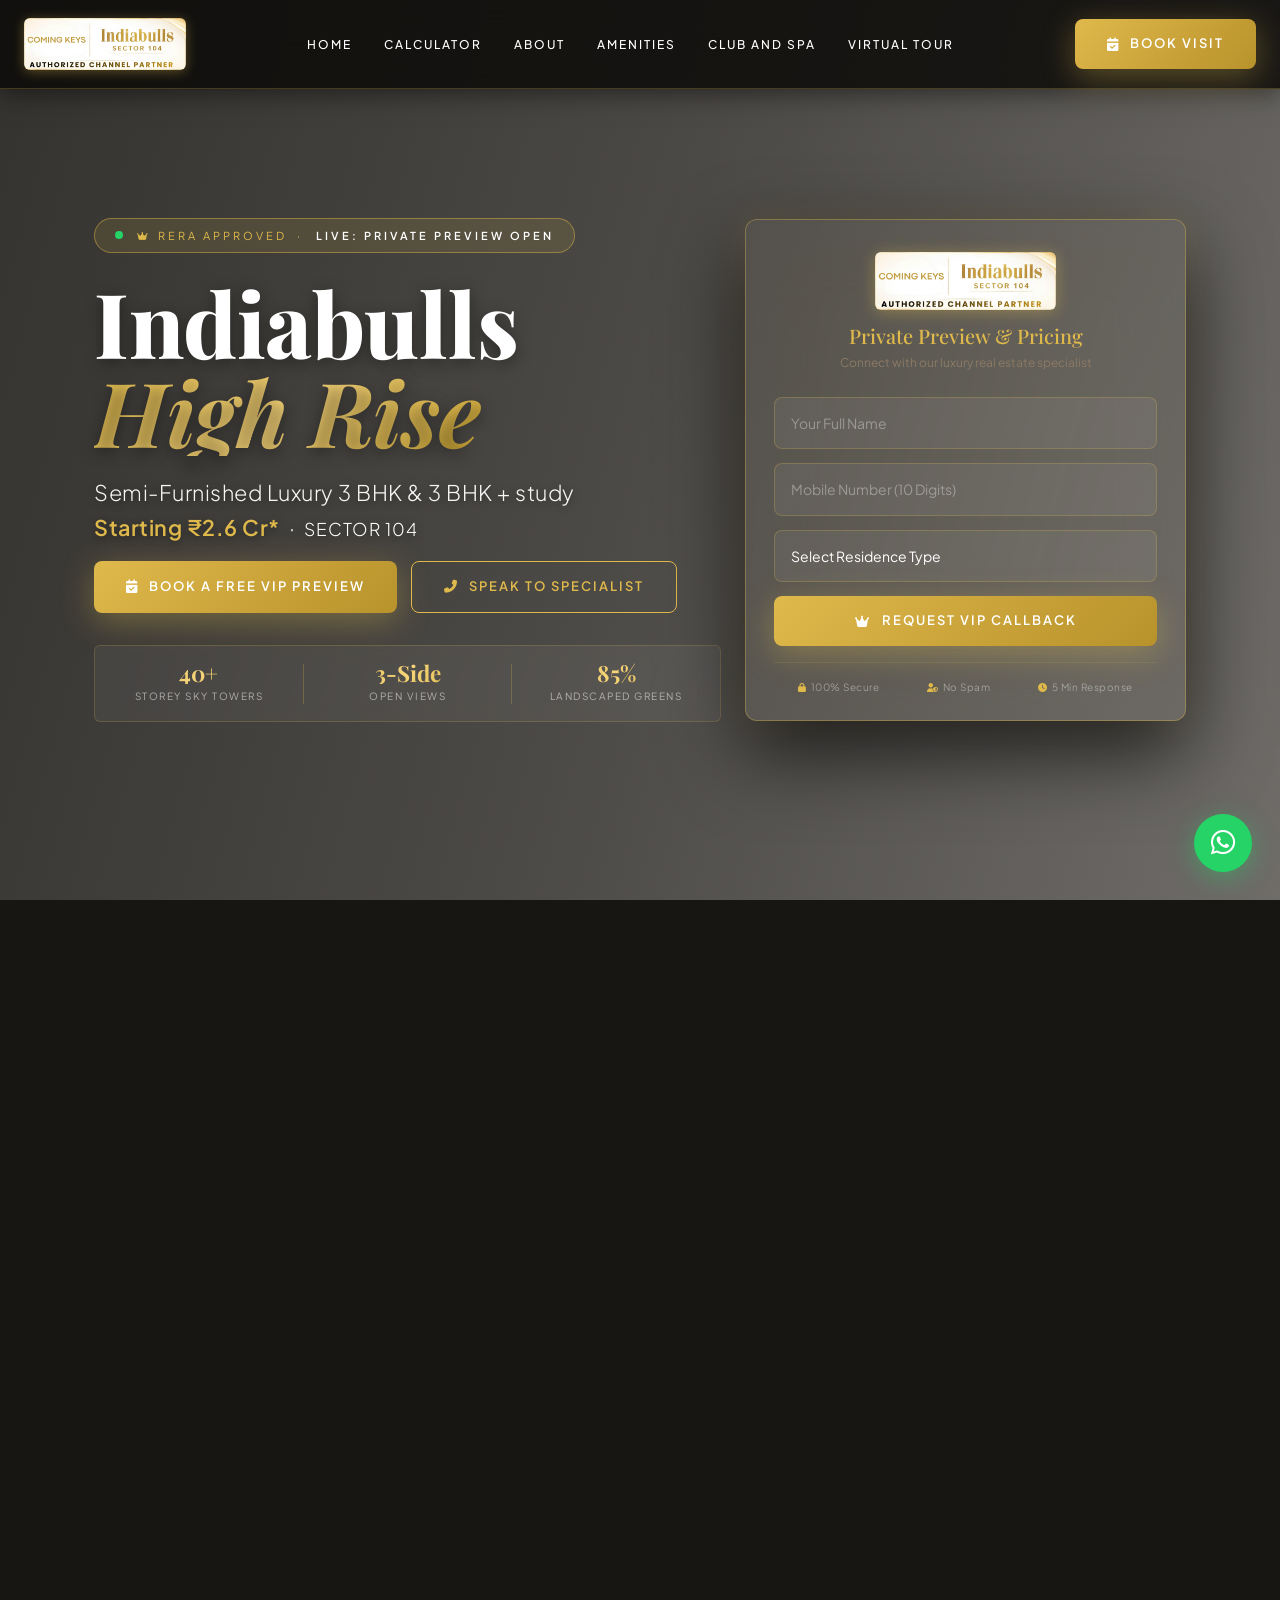
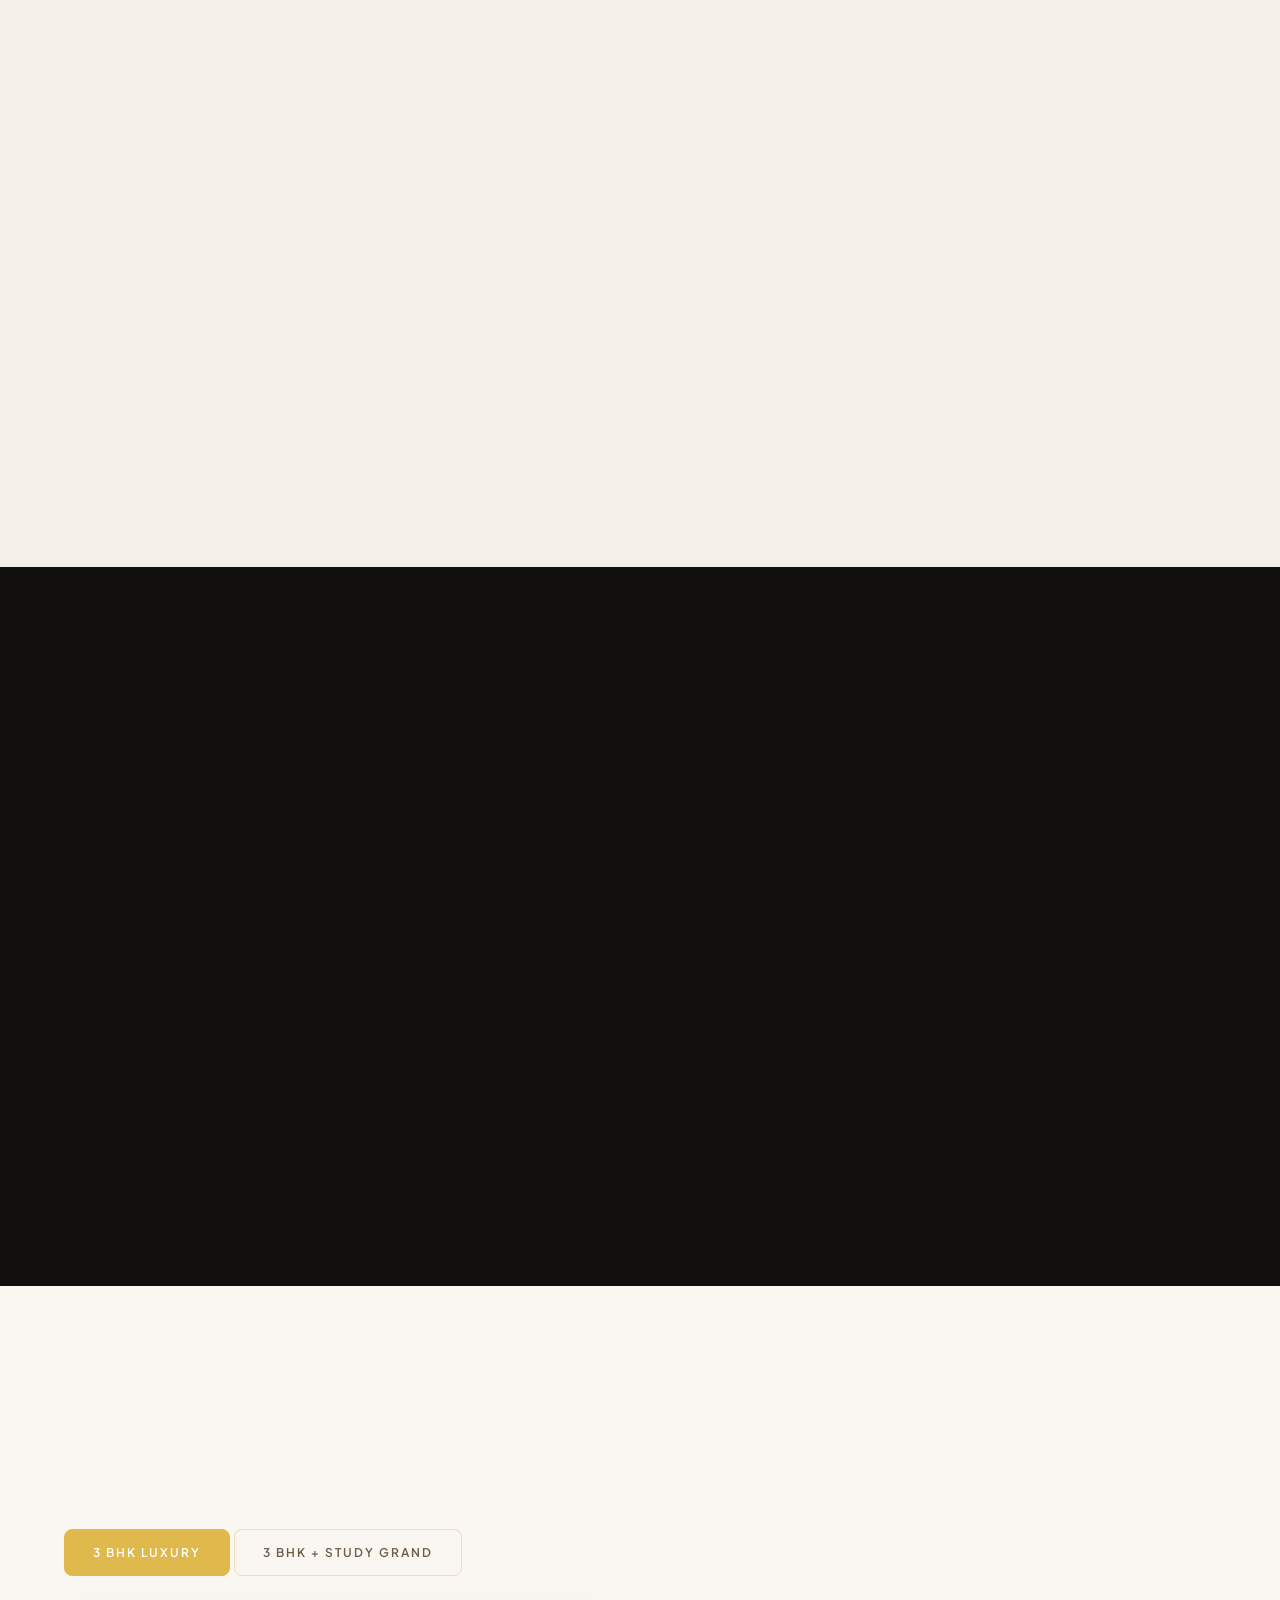
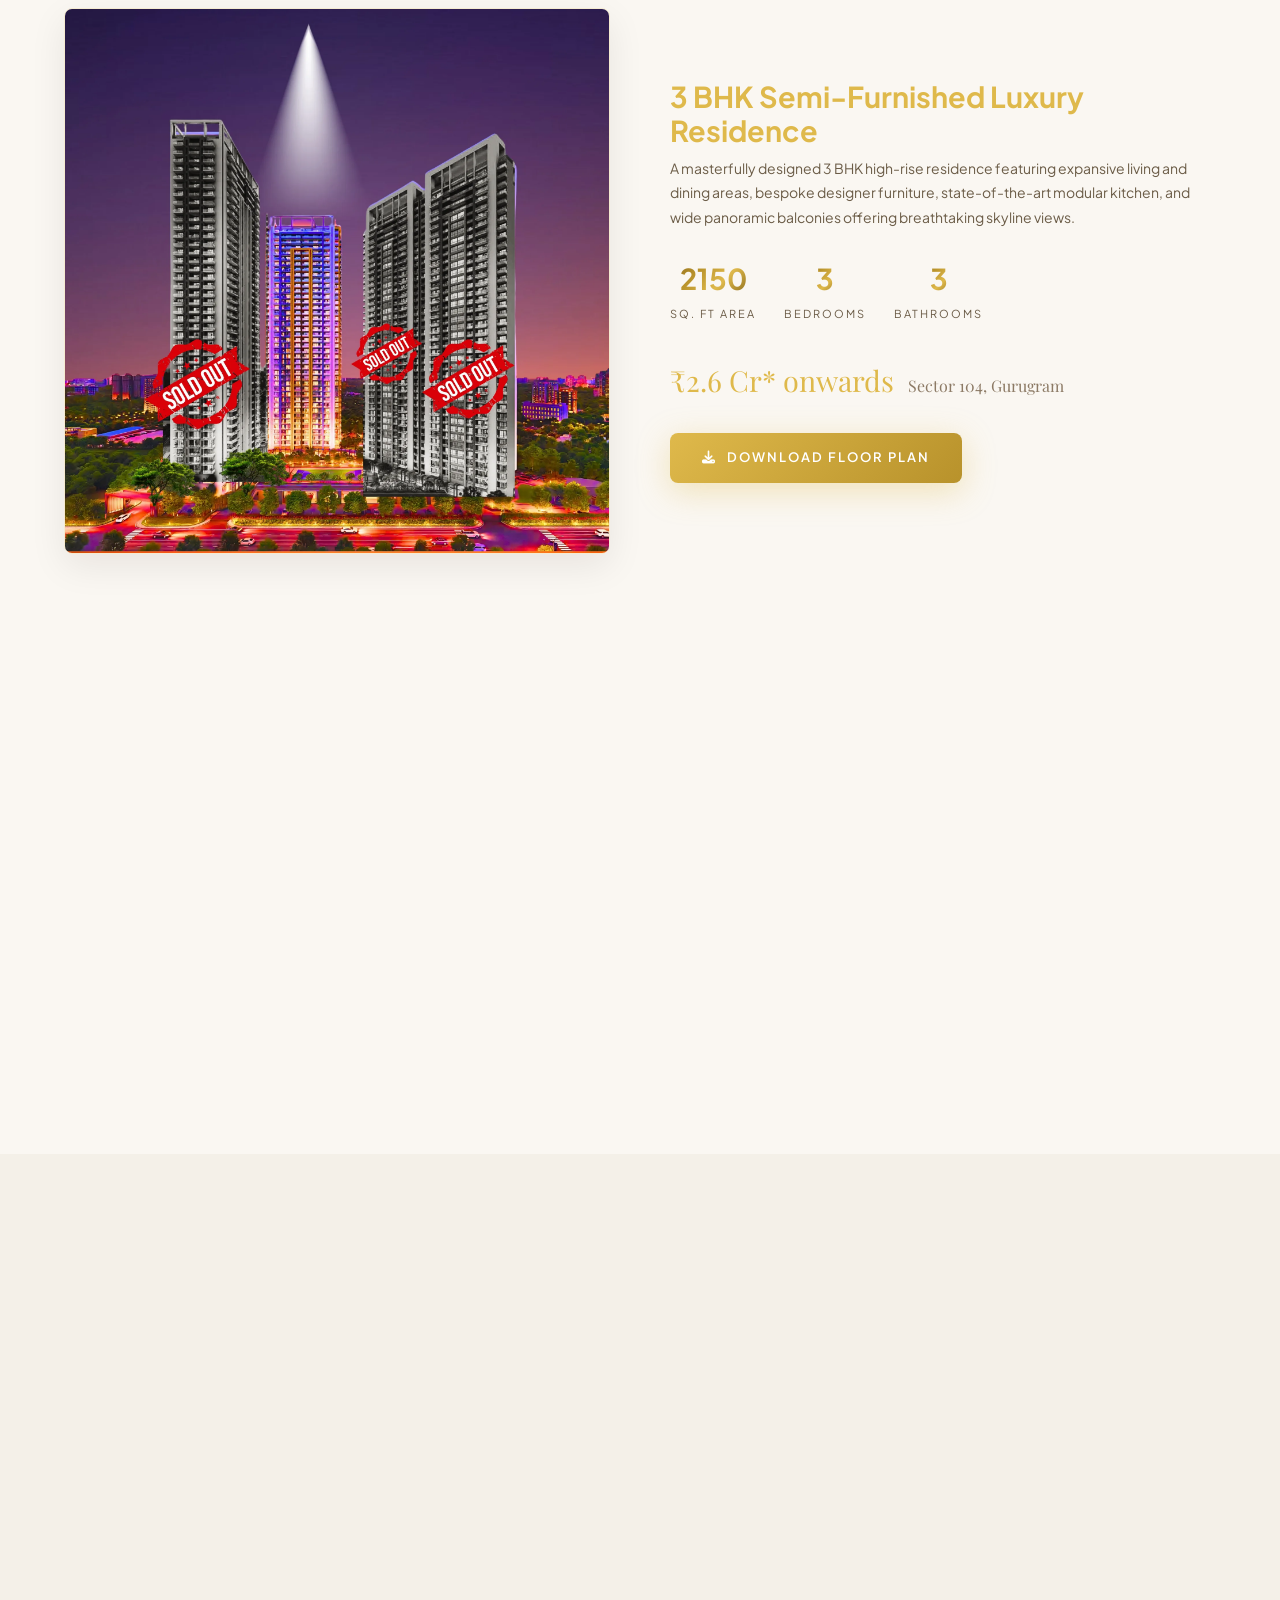
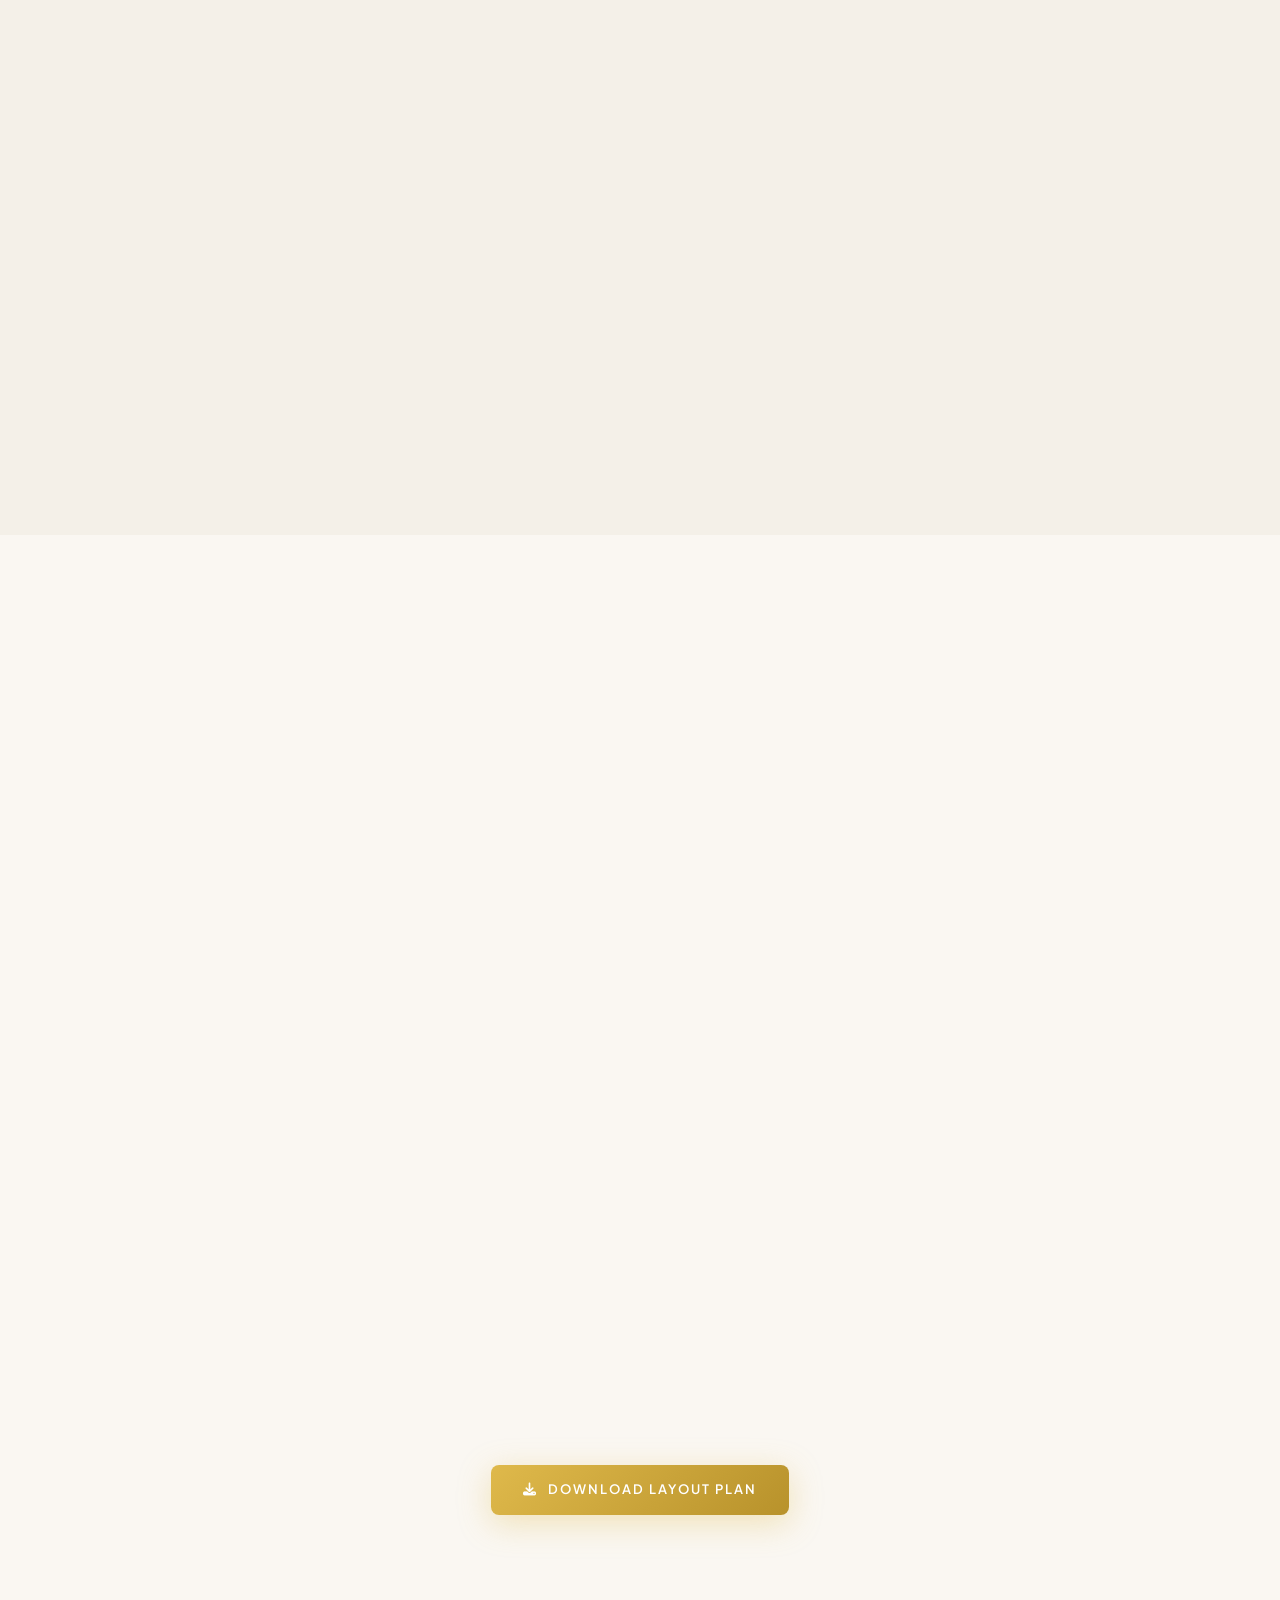
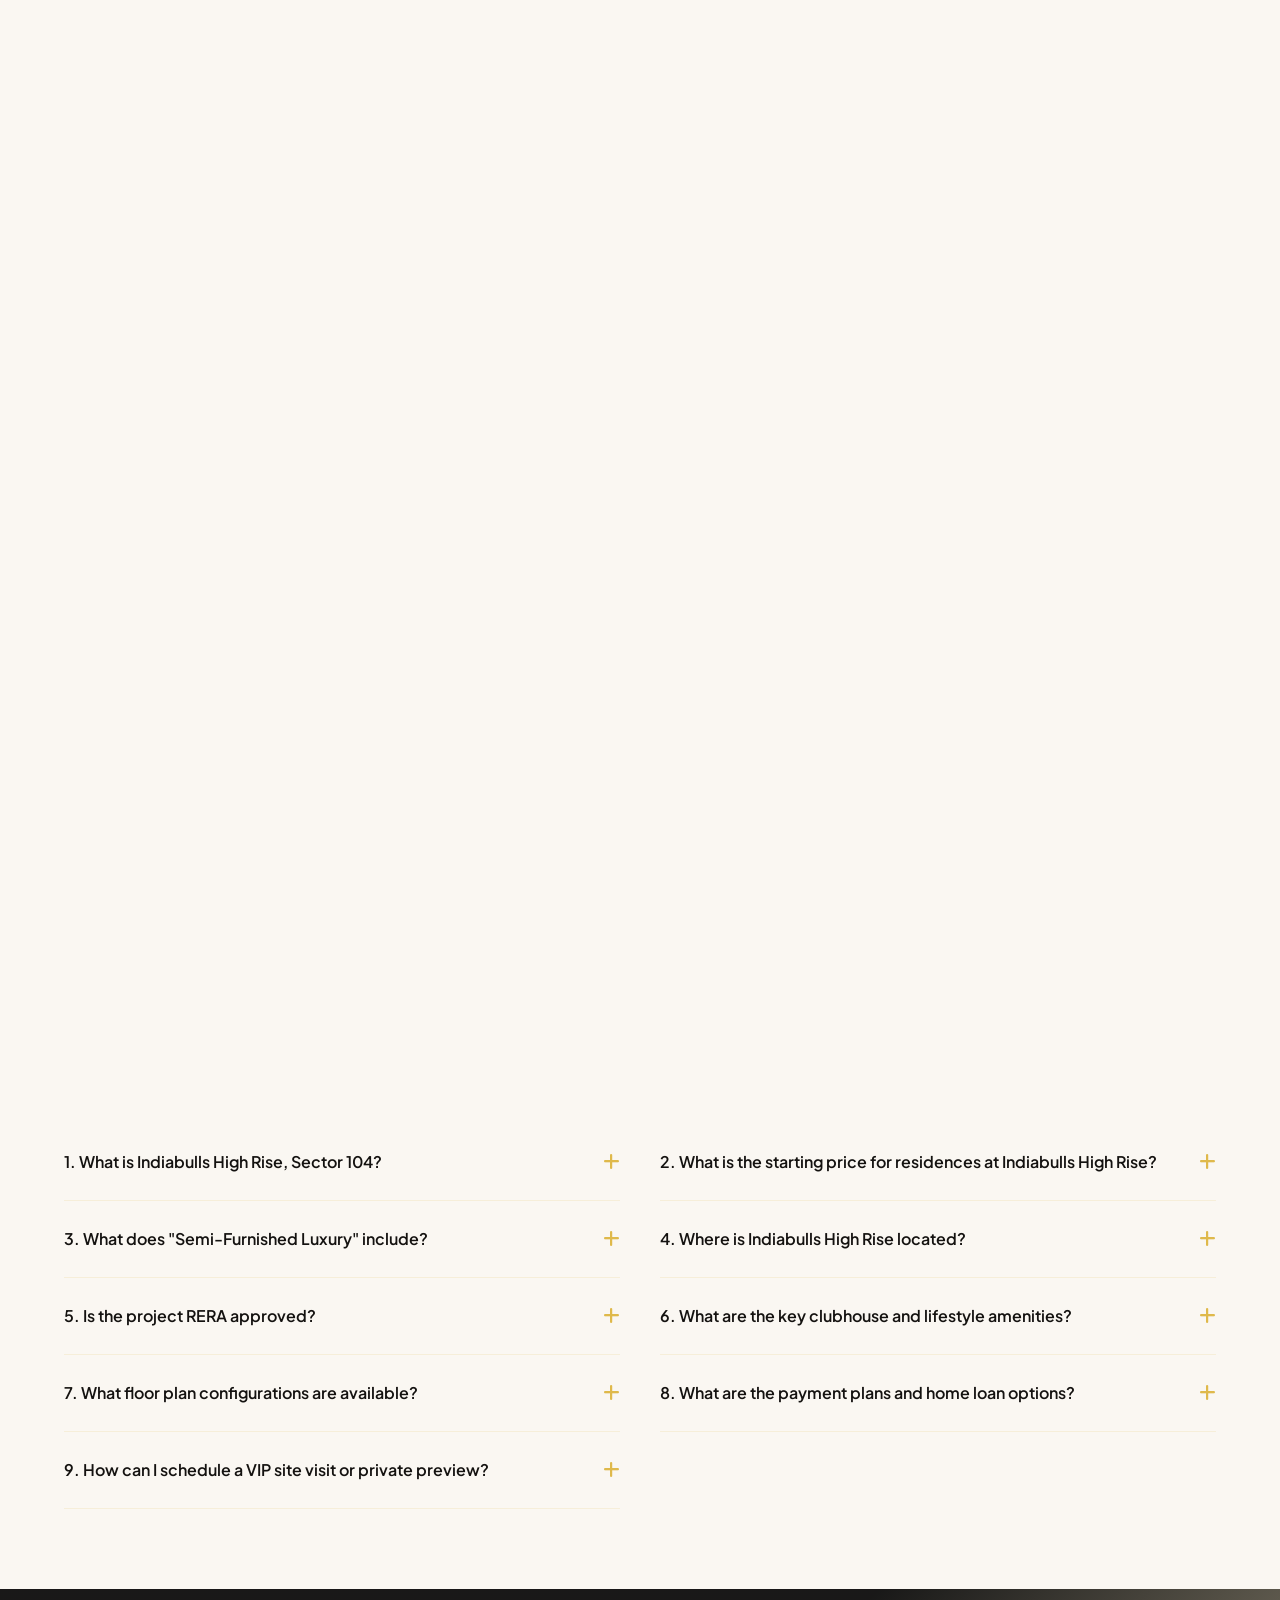
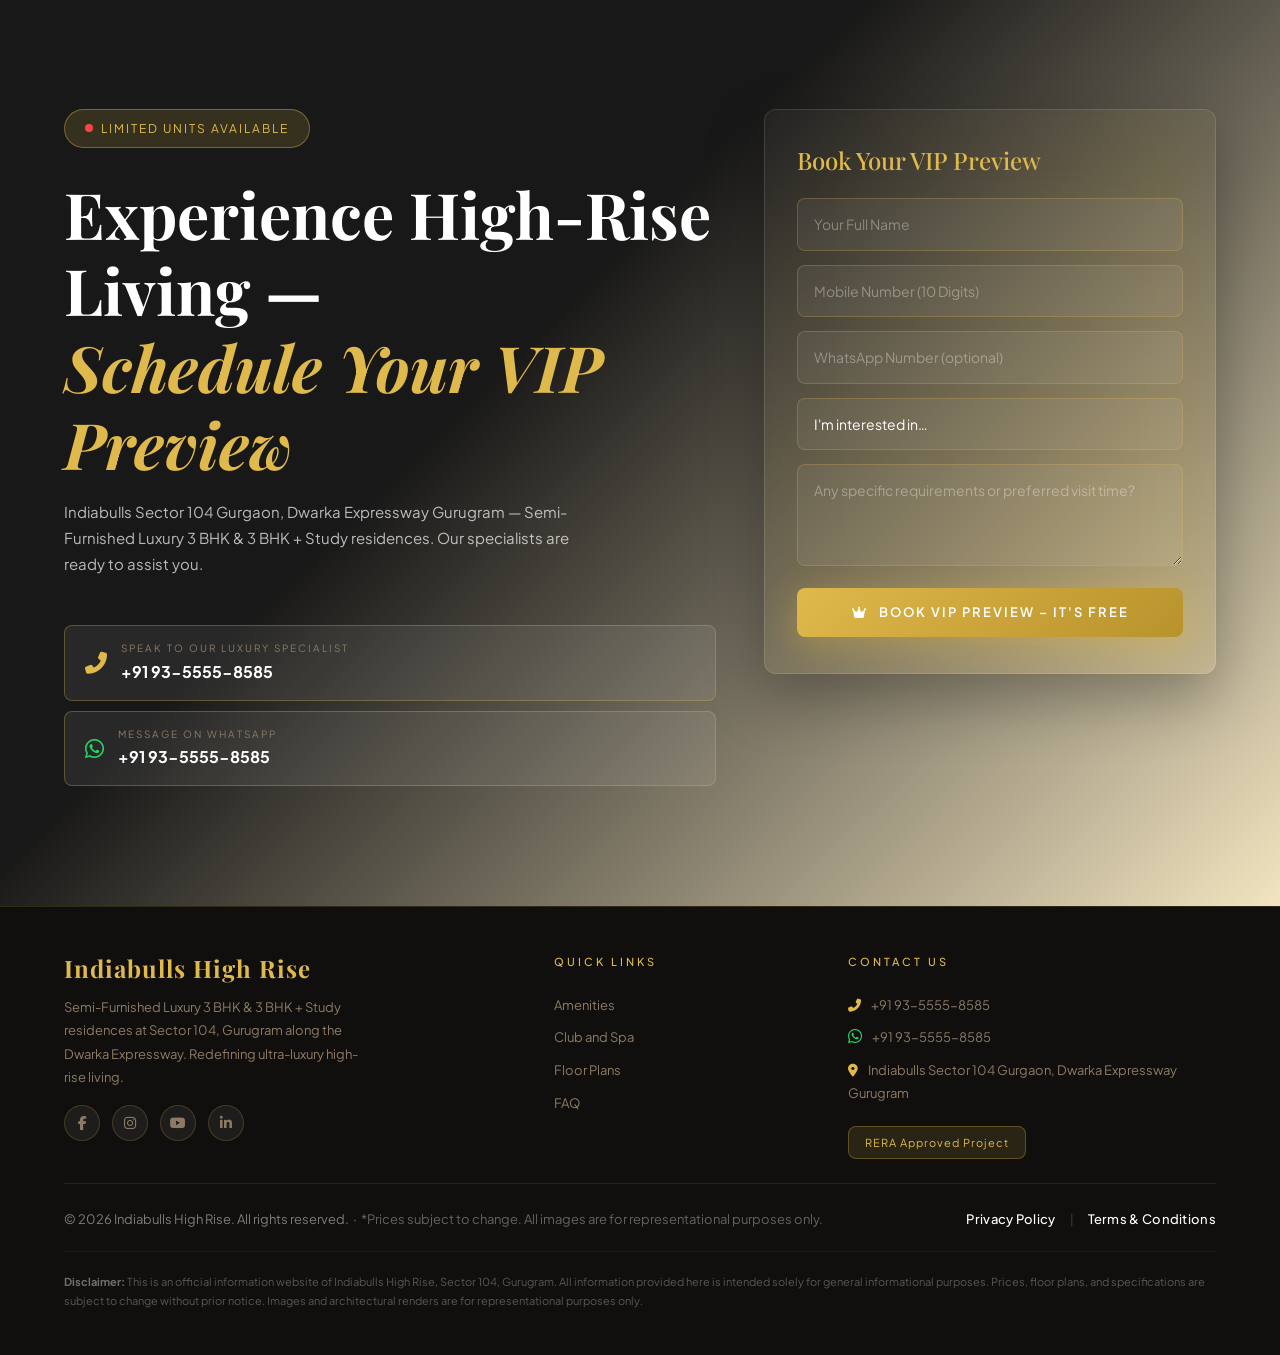
==== commit 0fba5dfd: "changes" ====
--- a/New/index.html
+++ b/New/index.html
@@ -5,7 +5,7 @@
   <meta charset="UTF-8" />
   <meta name="viewport" content="width=device-width, initial-scale=1.0" />
   <meta name="description"
-    content="Indiabulls High Rise – Fully Furnished Luxury 3 BHK & 3 BHK + Study Residences at Sector 104, Gurugram. Starting from ₹2.6 Cr. RERA Approved Project. World-Class High-Rise Living." />
+    content="Indiabulls High Rise – Semi-Furnished Luxury 3 BHK & 3 BHK + Study Residences at Sector 104, Gurugram. Starting from ₹2.6 Cr. RERA Approved Project. World-Class High-Rise Living." />
   <title>Indiabulls High Rise | Luxury 3 BHK & 3 BHK + Study – Sector 104</title>
 
   <!-- Google Fonts (Luxury Typography) -->
@@ -44,15 +44,12 @@
           <img src="img/logo-new.jpg.jpeg" alt="Indiabulls High Rise Logo" class="header-logo-img" />
         </a>
         <nav id="desktop-nav" class="d-none d-lg-flex">
+          <a href="#">Home</a>
           <a href="#calculator">Calculator</a>
           <a href="#about">About</a>
           <a href="#amenities">Amenities</a>
           <a href="#gallery">Club and Spa</a>
-          <a href="#floorplan">Floor Plans</a>
           <a href="#virtual-tour">Virtual Tour</a>
-          <a href="#matrix">Specs</a>
-          <a href="#location">Location</a>
-          <a href="#faq">FAQ</a>
         </nav>
         <div class="header-cta">
           <a href="#cta-form" class="btn btn-gold d-none d-sm-inline-flex" id="hdr-visit"><i
@@ -71,6 +68,7 @@
       <img src="img/logo-new.jpg.jpeg" alt="Indiabulls High Rise" />
     </div>
     <span class="mobile-close" onclick="closeMobileNav()"><i class="fas fa-times"></i></span>
+    <a href="#" onclick="closeMobileNav()">Home</a>
     <a href="#calculator" onclick="closeMobileNav()">Calculator</a>
     <a href="#about" onclick="closeMobileNav()">About</a>
     <a href="#amenities" onclick="closeMobileNav()">Amenities</a>
@@ -104,7 +102,7 @@
 
             <p class="hero-tagline"
               style="font-size:1.35rem;font-weight:300;letter-spacing:0.5px;color:rgba(255,255,255,0.95);line-height:1.6;">
-              Fully Furnished Luxury 3 BHK &amp; 3 BHK + study<br /><strong
+              Semi-Furnished Luxury 3 BHK &amp; 3 BHK + study<br /><strong
                 style="color:#dfb94b;font-weight:600;">Starting ₹2.6 Cr*</strong> &nbsp;·&nbsp; <span
                 style="letter-spacing:1px;text-transform:uppercase;font-size:1.1rem;color:#fff;">Sector 104</span></p>
 
@@ -384,7 +382,7 @@
         </div>
         <div class="col-6 col-md-4 col-lg-3 col-xl-2dot4">
           <div class="amenity-card reveal-scale">
-            <img src="https://images.unsplash.com/photo-1508739773434-c26b3d09e071?w=600&q=80" alt="Cycling Track" />
+            <img src="img/GreenCurry.webp" alt="Cycling Track" />
             <div class="amenity-overlay"><i class="fas fa-bicycle"></i><span>Cycling Track</span></div>
           </div>
         </div>
@@ -483,11 +481,10 @@
         <!-- 3 BHK -->
         <div class="plan-panel active" id="plan3BHK">
           <div class="plan-img">
-            <img src="https://images.unsplash.com/photo-1524758631624-e2822e304c36?w=700&q=80"
-              alt="3 BHK Luxury Floor Plan" />
+            <img src="img/sold-out-img.webp" alt="3 BHK Luxury Floor Plan" />
           </div>
           <div class="plan-details">
-            <h3>3 BHK Fully Furnished Luxury Residence</h3>
+            <h3>3 BHK Semi-Furnished Luxury Residence</h3>
             <p>A masterfully designed 3 BHK high-rise residence featuring expansive living and dining areas, bespoke
               designer furniture, state-of-the-art modular kitchen, and wide panoramic balconies offering breathtaking
               skyline views.</p>
@@ -515,8 +512,7 @@
         <!-- 3 BHK + Study -->
         <div class="plan-panel" id="plan3BHKStudy">
           <div class="plan-img">
-            <img src="https://images.unsplash.com/photo-1560448204-e02f11c3d0e2?w=700&q=80"
-              alt="3 BHK + Study Grand Floor Plan" />
+            <img src="img/sold-out-img.webp" alt="3 BHK + Study Grand Floor Plan" />
           </div>
           <div class="plan-details">
             <h3>3 BHK + Study Grand Luxury Residence</h3>
@@ -552,7 +548,8 @@
   <!-- ============================================================
      VIRTUAL SAMPLE APARTMENT TOUR BANNER
 ============================================================ -->
-  <section id="virtual-tour" class="virtual-tour-section reveal" onclick="triggerVirtualTourScroll(event)"
+  <section id="virtual-tour" class="virtual-tour-section reveal"
+    onclick="openEnquiryModal('Virtual Sample Apartment Tour')"
     title="Click to schedule your VIP Virtual Sample Apartment Tour">
     <div class="virtual-tour-bg"></div>
     <div class="virtual-tour-bar">
@@ -653,12 +650,22 @@
         <p class="section-sub" style="margin:0 auto 40px;color:var(--dark-muted);">A thoughtfully designed master layout
           offering the best of space, greenery, and community living.</p>
       </div>
-      <div class="reveal" style="text-align:center;">
-        <img src="img/floor-plan.webp" alt="Indiabulls High Rise Master Layout Plan"
-          style="width:100%;border-radius:8px;box-shadow:0 12px 48px rgba(223,185,75,0.2);border:2px solid rgba(223,185,75,0.25);" />
+      <div class="reveal layout-plan-container" onclick="openEnquiryModal('Master Layout Plan')">
+        <img src="img/floor-plan.webp" alt="Indiabulls High Rise Master Layout Plan" class="layout-plan-blurred-img" />
+        <div class="layout-plan-glass-overlay">
+          <span class="glass-badge-tag"><i class="fas fa-lock"></i> Master Plan Protected</span>
+          <h4>High-Resolution Master Layout</h4>
+          <p>Click below to unlock the complete master layout plan with tower placements, green zones, and entry/exit
+            points.</p>
+          <button type="button" class="btn btn-gold glass-enquiry-cta"
+            onclick="openEnquiryModal('Master Layout Plan'); event.stopPropagation();">
+            <i class="fas fa-eye"></i> Enquire / Unlock Master Plan
+          </button>
+        </div>
       </div>
       <div style="text-align:center;margin-top:32px;">
-        <a href="#cta-form" class="btn btn-gold" id="layout-plan-cta"><i class="fas fa-download"></i> Download Layout
+        <a href="javascript:void(0)" onclick="openEnquiryModal('Master Layout Plan')" class="btn btn-gold"
+          id="layout-plan-cta"><i class="fas fa-download"></i> Download Layout
           Plan</a>
       </div>
     </div>
@@ -731,7 +738,7 @@
           </div>
           <div class="faq-answer">
             <p>Indiabulls High Rise is an iconic, ultra-luxury residential high-rise development in Sector 104, Gurugram
-              along the Dwarka Expressway. It offers world-class fully furnished 3 BHK and 3 BHK + study residences
+              along the Dwarka Expressway. It offers world-class semi-furnished 3 BHK and 3 BHK + study residences
               designed for refined urban living.</p>
           </div>
         </div>
@@ -741,13 +748,13 @@
             <i class="fas fa-plus"></i>
           </div>
           <div class="faq-answer">
-            <p>Prices start at ₹2.6 Cr* onwards for the Fully Furnished Luxury 3 BHK residences (approx. 2150 sq.ft.),
+            <p>Prices start at ₹2.6 Cr* onwards for the Semi-Furnished Luxury 3 BHK residences (approx. 2150 sq.ft.),
               and ₹3.1 Cr onwards for the 3 BHK + Study Grand residences (approx. 2650 sq.ft.).</p>
           </div>
         </div>
         <div class="faq-item">
           <div class="faq-question" onclick="toggleFaq(this)" id="faq-q3">
-            3. What does "Fully Furnished Luxury" include?
+            3. What does "Semi-Furnished Luxury" include?
             <i class="fas fa-plus"></i>
           </div>
           <div class="faq-answer">
@@ -795,7 +802,7 @@
             <i class="fas fa-plus"></i>
           </div>
           <div class="faq-answer">
-            <p>We offer two distinguished layouts: 3 BHK Fully Furnished Luxury Residences (approx. 2150 sq.ft.,
+            <p>We offer two distinguished layouts: 3 BHK Semi-Furnished Luxury Residences (approx. 2150 sq.ft.,
               starting at ₹2.6 Cr) and 3 BHK + Study Grand Luxury Residences (approx. 2650 sq.ft., starting at ₹3.1 Cr),
               designed for families seeking generous space and elegance.</p>
           </div>
@@ -836,7 +843,7 @@
         <div class="col-12 col-lg-7">
           <div class="limited-badge">Limited Units Available</div>
           <h2>Experience High-Rise Living —<br /><em>Schedule Your VIP Preview</em></h2>
-          <p>Indiabulls Sector 104 Gurgaon, Dwarka Expressway Gurugram — Fully Furnished Luxury 3 BHK &amp; 3 BHK +
+          <p>Indiabulls Sector 104 Gurgaon, Dwarka Expressway Gurugram — Semi-Furnished Luxury 3 BHK &amp; 3 BHK +
             Study residences. Our specialists are ready to assist you.</p>
           <a href="tel:+919355558585" class="cta-call-btn" style="text-decoration:none">
             <i class="fas fa-phone-alt"></i>
@@ -904,7 +911,7 @@
             style="font-family:'Playfair Display',serif;color:#dfb94b;font-size:24px;font-weight:700;">
             Indiabulls High Rise
           </div>
-          <p>Fully Furnished Luxury 3 BHK &amp; 3 BHK + Study residences at Sector 104, Gurugram along the Dwarka
+          <p>Semi-Furnished Luxury 3 BHK &amp; 3 BHK + Study residences at Sector 104, Gurugram along the Dwarka
             Expressway. Redefining ultra-luxury high-rise living.</p>
           <div class="social-links mt-3">
             <a href="#" aria-label="Facebook"><i class="fab fa-facebook-f"></i></a>
@@ -1213,6 +1220,61 @@
 
   <!-- Bootstrap 5 JS Bundle -->
   <script src="https://cdn.jsdelivr.net/npm/bootstrap@5.3.3/dist/js/bootstrap.bundle.min.js"></script>
+
+  <!-- ============================================================
+     ENQUIRY / FLOOR PLAN POPUP MODAL
+============================================================ -->
+  <div class="enquiry-modal" id="enquiryModal">
+    <div class="enquiry-modal-backdrop" onclick="closeEnquiryModal()"></div>
+    <div class="enquiry-modal-content">
+      <div class="enquiry-modal-header">
+        <div class="enquiry-modal-title">
+          <span class="glass-badge"><i class="fas fa-lock-open"></i> Private Layout Access</span>
+          <h3>Unlock Floor Plans &amp; Price Breakdown</h3>
+          <p id="enquiry-modal-subtitle">Enter your details below to instantly access complete high-resolution floor
+            plans and receive pricing assistance.</p>
+        </div>
+        <button type="button" class="enquiry-modal-close" onclick="closeEnquiryModal()" aria-label="Close Modal"><i
+            class="fas fa-times"></i></button>
+      </div>
+      <div class="enquiry-modal-body">
+        <form id="popup-enquiry-form" action="thank-you.html" method="POST"
+          onsubmit="handleFormSubmit(event, 'popup-enquiry-form')">
+          <div class="form-group">
+            <label for="popup-name">Full Name *</label>
+            <input type="text" id="popup-name" name="name" placeholder="Enter Your Full Name" required />
+          </div>
+          <div class="form-group">
+            <label for="popup-phone">Mobile Number *</label>
+            <input type="tel" id="popup-phone" name="phone" placeholder="10-Digit Mobile Number" pattern="[0-9]{10}"
+              required />
+          </div>
+          <div class="form-group">
+            <label for="popup-whatsapp">WhatsApp Number (Optional)</label>
+            <input type="tel" id="popup-whatsapp" name="whatsapp" placeholder="To receive layout PDFs on WhatsApp"
+              pattern="[0-9]{10}" />
+          </div>
+          <div class="form-group">
+            <label for="popup-interest">Interested Configuration *</label>
+            <select id="popup-interest" name="interest" required>
+              <option value="Virtual Sample Apartment Tour">Virtual Sample Apartment Tour</option>
+              <option value="Master Layout Plan">Master Layout Plan</option>
+              <option value="3 BHK Luxury – ₹2.6 Cr">3 BHK Luxury – ₹2.6 Cr</option>
+              <option value="3 BHK + Study – ₹3.1 Cr">3 BHK + Study – ₹3.1 Cr</option>
+              <option value="Both Layouts & Pricing">Both Layouts &amp; Pricing</option>
+            </select>
+          </div>
+          <button type="submit" class="btn btn-gold enquiry-submit-btn" id="popup-submit">
+            <i class="fas fa-arrow-circle-down"></i> Unlock &amp; Download Layouts Now
+          </button>
+        </form>
+        <div class="enquiry-trust-strip">
+          <span><i class="fas fa-shield-alt"></i> 100% Privacy Guaranteed</span>
+          <span><i class="fas fa-bolt"></i> Instant PDF Delivery</span>
+        </div>
+      </div>
+    </div>
+  </div>
 
   <!-- ============================================================
      LEGAL (PRIVACY POLICY & TERMS) MODAL POPUP
@@ -1274,6 +1336,33 @@
   </div>
 
   <script>
+    function openEnquiryModal(configName) {
+      const modal = document.getElementById('enquiryModal');
+      if (modal) {
+        if (configName) {
+          const select = document.getElementById('popup-interest');
+          if (select) {
+            for (let i = 0; i < select.options.length; i++) {
+              if (select.options[i].value.includes(configName) || configName.includes(select.options[i].value)) {
+                select.selectedIndex = i;
+                break;
+              }
+            }
+          }
+        }
+        modal.classList.add('open');
+        document.body.style.overflow = 'hidden';
+      }
+    }
+
+    function closeEnquiryModal() {
+      const modal = document.getElementById('enquiryModal');
+      if (modal) {
+        modal.classList.remove('open');
+        document.body.style.overflow = '';
+      }
+    }
+
     function openLegalModal(tab) {
       const modal = document.getElementById('legalModal');
       if (modal) {
@@ -1312,22 +1401,7 @@
 
     function triggerVirtualTourScroll(e) {
       if (e && e.preventDefault) e.preventDefault();
-      const formSection = document.getElementById('final-cta') || document.getElementById('cta-form');
-      const interestSelect = document.getElementById('cta-interest');
-      const messageBox = document.getElementById('cta-message');
-      if (interestSelect) {
-        interestSelect.value = 'VIP Site Visit Request';
-      }
-      if (messageBox && (!messageBox.value || messageBox.value.trim() === '')) {
-        messageBox.value = 'I would like to experience the Virtual Sample Apartment Tour for Indiabulls Sector 104.';
-      }
-      if (formSection) {
-        formSection.scrollIntoView({ behavior: 'smooth', block: 'start' });
-        setTimeout(() => {
-          const nameInput = document.getElementById('cta-name');
-          if (nameInput) nameInput.focus();
-        }, 850);
-      }
+      openEnquiryModal('Virtual Sample Apartment Tour');
     }
   </script>
 
--- a/New/style.css
+++ b/New/style.css
@@ -37,18 +37,44 @@
 }
 
 /* Dark Section Typography & Header Helper */
-#hero, #gallery, #calculator, #skyview, #pricing, #features, #final-cta, #cta-form, footer {
+#hero,
+#gallery,
+#calculator,
+#skyview,
+#pricing,
+#features,
+#final-cta,
+#cta-form,
+footer {
   color: #ffffff;
 }
-#hero .section-title, #gallery .section-title, #calculator .section-title, #skyview .section-title, #pricing .section-title, #features .section-title, #final-cta .section-title, #cta-form .section-title {
+
+#hero .section-title,
+#gallery .section-title,
+#calculator .section-title,
+#skyview .section-title,
+#pricing .section-title,
+#features .section-title,
+#final-cta .section-title,
+#cta-form .section-title {
   color: #ffffff !important;
 }
-#hero .section-sub, #gallery .section-sub, #calculator .section-sub, #skyview .section-sub, #pricing .section-sub, #features .section-sub, #final-cta .section-sub, #cta-form .section-sub {
+
+#hero .section-sub,
+#gallery .section-sub,
+#calculator .section-sub,
+#skyview .section-sub,
+#pricing .section-sub,
+#features .section-sub,
+#final-cta .section-sub,
+#cta-form .section-sub {
   color: #c8b8a0 !important;
 }
+
 #site-header nav a {
   color: #ffffff;
 }
+
 #site-header .hamburger span {
   background: #ffffff;
 }
@@ -279,10 +305,12 @@
     transform: scale(0.95);
     box-shadow: 0 0 0 0 rgba(37, 211, 102, 0.7);
   }
+
   70% {
     transform: scale(1);
     box-shadow: 0 0 0 8px rgba(37, 211, 102, 0);
   }
+
   100% {
     transform: scale(0.95);
     box-shadow: 0 0 0 0 rgba(37, 211, 102, 0);
@@ -294,6 +322,7 @@
   position: relative;
   overflow: hidden;
 }
+
 .btn-gold::before {
   content: '';
   position: absolute;
@@ -305,6 +334,7 @@
   transition: all 0.65s cubic-bezier(0.25, 0.46, 0.45, 0.94);
   z-index: 1;
 }
+
 .btn-gold:hover::before {
   left: 150%;
 }
@@ -1009,7 +1039,7 @@
   flex-shrink: 0;
 }
 
-.feature-item > div:nth-child(2) {
+.feature-item>div:nth-child(2) {
   flex: 1;
   min-width: 0;
 }
@@ -1575,6 +1605,115 @@
   box-shadow: var(--shadow-card);
 }
 
+/* ============================================================
+   LAYOUT PLAN MASTER SECTION BLUR & GLASS OVERLAY
+============================================================ */
+.layout-plan-container {
+  position: relative;
+  overflow: hidden;
+  border-radius: 12px;
+  border: 2px solid rgba(223, 185, 75, 0.35);
+  box-shadow: 0 16px 60px rgba(0, 0, 0, 0.4);
+  cursor: pointer;
+  margin: 0 auto;
+  max-width: 1050px;
+}
+
+.layout-plan-container .layout-plan-blurred-img,
+.layout-plan-container img {
+  width: 100%;
+  display: block;
+  border-radius: 10px;
+  filter: blur(9px) brightness(0.65) saturate(1.2);
+  transform: scale(1.05);
+  transition: all 0.6s cubic-bezier(0.16, 1, 0.3, 1);
+}
+
+.layout-plan-container:hover .layout-plan-blurred-img,
+.layout-plan-container:hover img {
+  transform: scale(1.09);
+  filter: blur(6px) brightness(0.72) saturate(1.3);
+}
+
+.layout-plan-glass-overlay {
+  position: absolute;
+  inset: 0;
+  background: rgba(15, 13, 10, 0.46);
+  backdrop-filter: blur(15px) saturate(170%);
+  -webkit-backdrop-filter: blur(15px) saturate(170%);
+  display: flex;
+  flex-direction: column;
+  align-items: center;
+  justify-content: center;
+  padding: 32px 24px;
+  text-align: center;
+  z-index: 2;
+  border: 1px solid rgba(255, 255, 255, 0.18);
+  border-radius: 10px;
+  transition: all 0.4s ease;
+}
+
+.layout-plan-container:hover .layout-plan-glass-overlay {
+  background: rgba(15, 13, 10, 0.35);
+  border-color: rgba(223, 185, 75, 0.45);
+}
+
+.layout-plan-glass-overlay .glass-badge-tag {
+  background: rgba(223, 185, 75, 0.22);
+  color: var(--gold);
+  border: 1px solid rgba(223, 185, 75, 0.5);
+  padding: 7px 18px;
+  border-radius: 30px;
+  font-size: 0.78rem;
+  font-weight: 600;
+  letter-spacing: 1.5px;
+  text-transform: uppercase;
+  margin-bottom: 18px;
+  box-shadow: 0 4px 18px rgba(0, 0, 0, 0.45);
+}
+
+.layout-plan-glass-overlay h4 {
+  font-family: var(--font-serif);
+  color: #ffffff;
+  font-size: 1.6rem;
+  font-weight: 700;
+  margin-bottom: 10px;
+  text-shadow: 0 2px 14px rgba(0, 0, 0, 0.8);
+}
+
+.layout-plan-glass-overlay p {
+  color: rgba(255, 255, 255, 0.9);
+  font-size: 0.95rem;
+  max-width: 440px;
+  margin-bottom: 26px;
+  line-height: 1.5;
+}
+
+.layout-plan-glass-overlay .glass-enquiry-cta {
+  background: linear-gradient(135deg, #dfb94b 0%, #ba8f49 100%);
+  color: #0c0b09 !important;
+  font-weight: 700;
+  font-size: 1rem;
+  padding: 15px 32px;
+  border-radius: 50px;
+  border: none;
+  box-shadow: 0 10px 32px rgba(223, 185, 75, 0.45), 0 0 0 4px rgba(223, 185, 75, 0.18);
+  transition: all 0.4s ease;
+  display: inline-flex;
+  align-items: center;
+  gap: 10px;
+  cursor: pointer;
+  text-transform: uppercase;
+  letter-spacing: 0.5px;
+  text-decoration: none;
+}
+
+.layout-plan-glass-overlay .glass-enquiry-cta:hover {
+  transform: translateY(-3px) scale(1.04);
+  box-shadow: 0 16px 44px rgba(223, 185, 75, 0.65), 0 0 0 6px rgba(223, 185, 75, 0.28);
+  background: linear-gradient(135deg, #f1cd61 0%, #c89c52 100%);
+}
+
 .plan-details {
   flex: 1;
   min-width: 260px;
@@ -1754,9 +1893,11 @@
   padding: var(--section-pad);
   background: var(--cream-2);
 }
+
 #progress .section-title {
   color: var(--dark-text);
 }
+
 #progress .section-sub {
   color: var(--dark-muted);
 }
@@ -2734,6 +2875,7 @@
     grid-template-columns: 1fr;
     gap: 36px;
   }
+
   .calc-box {
     padding: 28px 20px;
   }
@@ -2811,7 +2953,8 @@
   transition: var(--transition);
 }
 
-.calc-plan-btn.active, .calc-plan-btn:hover {
+.calc-plan-btn.active,
+.calc-plan-btn:hover {
   background: rgba(223, 185, 75, 0.15);
   border-color: var(--gold);
   color: var(--white);
@@ -2906,7 +3049,8 @@
   gap: 8px;
 }
 
-.skyview-tab.active, .skyview-tab:hover {
+.skyview-tab.active,
+.skyview-tab:hover {
   background: var(--gold);
   color: var(--black);
   border-color: var(--gold);
@@ -2967,9 +3111,20 @@
 }
 
 @keyframes pulse-hotspot {
-  0% { transform: scale(0.95); box-shadow: 0 0 0 0 rgba(223, 185, 75, 0.7); }
-  70% { transform: scale(1); box-shadow: 0 0 0 15px rgba(223, 185, 75, 0); }
-  100% { transform: scale(0.95); box-shadow: 0 0 0 0 rgba(223, 185, 75, 0); }
+  0% {
+    transform: scale(0.95);
+    box-shadow: 0 0 0 0 rgba(223, 185, 75, 0.7);
+  }
+
+  70% {
+    transform: scale(1);
+    box-shadow: 0 0 0 15px rgba(223, 185, 75, 0);
+  }
+
+  100% {
+    transform: scale(0.95);
+    box-shadow: 0 0 0 0 rgba(223, 185, 75, 0);
+  }
 }
 
 .hotspot-tooltip {
@@ -3114,6 +3269,7 @@
     transform: scale(1);
     opacity: 0.85;
   }
+
   100% {
     transform: scale(1.7);
     opacity: 0;
@@ -3148,22 +3304,27 @@
   .virtual-tour-section {
     min-height: 440px;
   }
+
   .virtual-tour-bar {
     padding: 34px 16px;
   }
+
   .virtual-tour-play-wrap {
     width: 70px;
     height: 70px;
     margin-bottom: 18px;
   }
+
   .virtual-tour-play-circle {
     width: 64px;
     height: 64px;
     font-size: 24px;
   }
+
   .vt-subtitle {
     font-size: 1.15rem;
   }
+
   .vt-location {
     font-size: 1.05rem;
   }
@@ -3200,7 +3361,8 @@
   text-align: left;
 }
 
-.matrix-table th, .matrix-table td {
+.matrix-table th,
+.matrix-table td {
   padding: 20px 24px;
   border-bottom: 1px solid rgba(20, 18, 16, 0.08);
   font-size: 14px;
@@ -3279,6 +3441,208 @@
 .legal-footer-links .legal-divider {
   color: rgba(255, 255, 255, 0.2);
   font-size: 12px;
+}
+
+/* ============================================================
+   ENQUIRY / FLOOR PLAN POPUP MODAL
+============================================================ */
+.enquiry-modal {
+  position: fixed;
+  inset: 0;
+  z-index: 10000;
+  display: flex;
+  align-items: center;
+  justify-content: center;
+  opacity: 0;
+  pointer-events: none;
+  transition: opacity 0.35s cubic-bezier(0.16, 1, 0.3, 1);
+  padding: 20px;
+}
+
+.enquiry-modal.open {
+  opacity: 1;
+  pointer-events: all;
+}
+
+.enquiry-modal-backdrop {
+  position: absolute;
+  inset: 0;
+  background: rgba(10, 8, 6, 0.85);
+  backdrop-filter: blur(16px);
+  -webkit-backdrop-filter: blur(16px);
+}
+
+.enquiry-modal-content {
+  position: relative;
+  z-index: 2;
+  background: rgba(21, 19, 16, 0.98);
+  backdrop-filter: blur(30px) saturate(180%);
+  -webkit-backdrop-filter: blur(30px) saturate(180%);
+  border: 1px solid rgba(223, 185, 75, 0.35);
+  border-radius: 20px;
+  width: 100%;
+  max-width: 520px;
+  max-height: 90vh;
+  display: flex;
+  flex-direction: column;
+  box-shadow: 0 35px 110px rgba(0, 0, 0, 0.95), 0 0 50px rgba(223, 185, 75, 0.12);
+  transform: translateY(30px) scale(0.94);
+  opacity: 0;
+  transition: transform 0.4s cubic-bezier(0.16, 1, 0.3, 1), opacity 0.35s ease;
+  color: rgba(255, 255, 255, 0.9);
+  overflow-y: auto;
+}
+
+.enquiry-modal.open .enquiry-modal-content {
+  transform: translateY(0) scale(1);
+  opacity: 1;
+}
+
+.enquiry-modal-header {
+  display: flex;
+  align-items: flex-start;
+  justify-content: space-between;
+  padding: 28px 28px 18px;
+  border-bottom: 1px solid rgba(255, 255, 255, 0.08);
+}
+
+.enquiry-modal-title {
+  padding-right: 16px;
+}
+
+.enquiry-modal-title .glass-badge {
+  display: inline-block;
+  background: rgba(223, 185, 75, 0.2);
+  color: var(--gold);
+  border: 1px solid rgba(223, 185, 75, 0.4);
+  padding: 4px 12px;
+  border-radius: 20px;
+  font-size: 0.72rem;
+  font-weight: 600;
+  letter-spacing: 1px;
+  text-transform: uppercase;
+  margin-bottom: 12px;
+}
+
+.enquiry-modal-title h3 {
+  font-family: var(--font-serif);
+  font-size: 1.5rem;
+  font-weight: 700;
+  color: #ffffff;
+  margin-bottom: 6px;
+  line-height: 1.25;
+}
+
+.enquiry-modal-title p {
+  font-size: 0.85rem;
+  color: rgba(255, 255, 255, 0.7);
+  margin: 0;
+  line-height: 1.4;
+}
+
+.enquiry-modal-close {
+  background: rgba(255, 255, 255, 0.08);
+  border: 1px solid rgba(255, 255, 255, 0.15);
+  color: #ffffff;
+  width: 36px;
+  height: 36px;
+  border-radius: 50%;
+  display: flex;
+  align-items: center;
+  justify-content: center;
+  font-size: 15px;
+  cursor: pointer;
+  transition: all 0.3s ease;
+  flex-shrink: 0;
+}
+
+.enquiry-modal-close:hover {
+  background: var(--gold);
+  color: #0c0b09;
+  border-color: var(--gold);
+  transform: rotate(90deg);
+}
+
+.enquiry-modal-body {
+  padding: 24px 28px 28px;
+}
+
+.enquiry-modal-body .form-group {
+  margin-bottom: 16px;
+  text-align: left;
+}
+
+.enquiry-modal-body label {
+  display: block;
+  font-size: 0.82rem;
+  font-weight: 600;
+  color: rgba(255, 255, 255, 0.85);
+  margin-bottom: 6px;
+  letter-spacing: 0.5px;
+}
+
+.enquiry-modal-body input,
+.enquiry-modal-body select {
+  width: 100%;
+  background: rgba(255, 255, 255, 0.06);
+  border: 1px solid rgba(255, 255, 255, 0.18);
+  border-radius: 8px;
+  padding: 12px 16px;
+  color: #ffffff;
+  font-size: 0.95rem;
+  transition: all 0.3s ease;
+}
+
+.enquiry-modal-body input:focus,
+.enquiry-modal-body select:focus {
+  outline: none;
+  border-color: var(--gold);
+  background: rgba(255, 255, 255, 0.1);
+  box-shadow: 0 0 0 3px rgba(223, 185, 75, 0.2);
+}
+
+.enquiry-modal-body select option {
+  background: #151310;
+  color: #ffffff;
+}
+
+.enquiry-submit-btn {
+  width: 100%;
+  justify-content: center;
+  padding: 14px;
+  font-size: 1rem;
+  font-weight: 700;
+  margin-top: 8px;
+  border-radius: 8px;
+  background: linear-gradient(135deg, #dfb94b 0%, #ba8f49 100%);
+  color: #0c0b09 !important;
+  box-shadow: 0 10px 25px rgba(223, 185, 75, 0.35);
+}
+
+.enquiry-submit-btn:hover {
+  transform: translateY(-2px);
+  box-shadow: 0 14px 32px rgba(223, 185, 75, 0.5);
+}
+
+.enquiry-trust-strip {
+  display: flex;
+  justify-content: space-between;
+  align-items: center;
+  margin-top: 18px;
+  padding-top: 16px;
+  border-top: 1px dashed rgba(255, 255, 255, 0.12);
+  font-size: 0.78rem;
+  color: rgba(255, 255, 255, 0.65);
+}
+
+.enquiry-trust-strip span {
+  display: flex;
+  align-items: center;
+  gap: 6px;
+}
+
+.enquiry-trust-strip i {
+  color: var(--gold);
 }
 
 .legal-modal {
@@ -3406,13 +3770,16 @@
 .legal-modal-body::-webkit-scrollbar {
   width: 6px;
 }
+
 .legal-modal-body::-webkit-scrollbar-track {
   background: rgba(255, 255, 255, 0.02);
 }
+
 .legal-modal-body::-webkit-scrollbar-thumb {
   background: rgba(223, 185, 75, 0.3);
   border-radius: 3px;
 }
+
 .legal-modal-body::-webkit-scrollbar-thumb:hover {
   background: var(--gold, #dfb94b);
 }
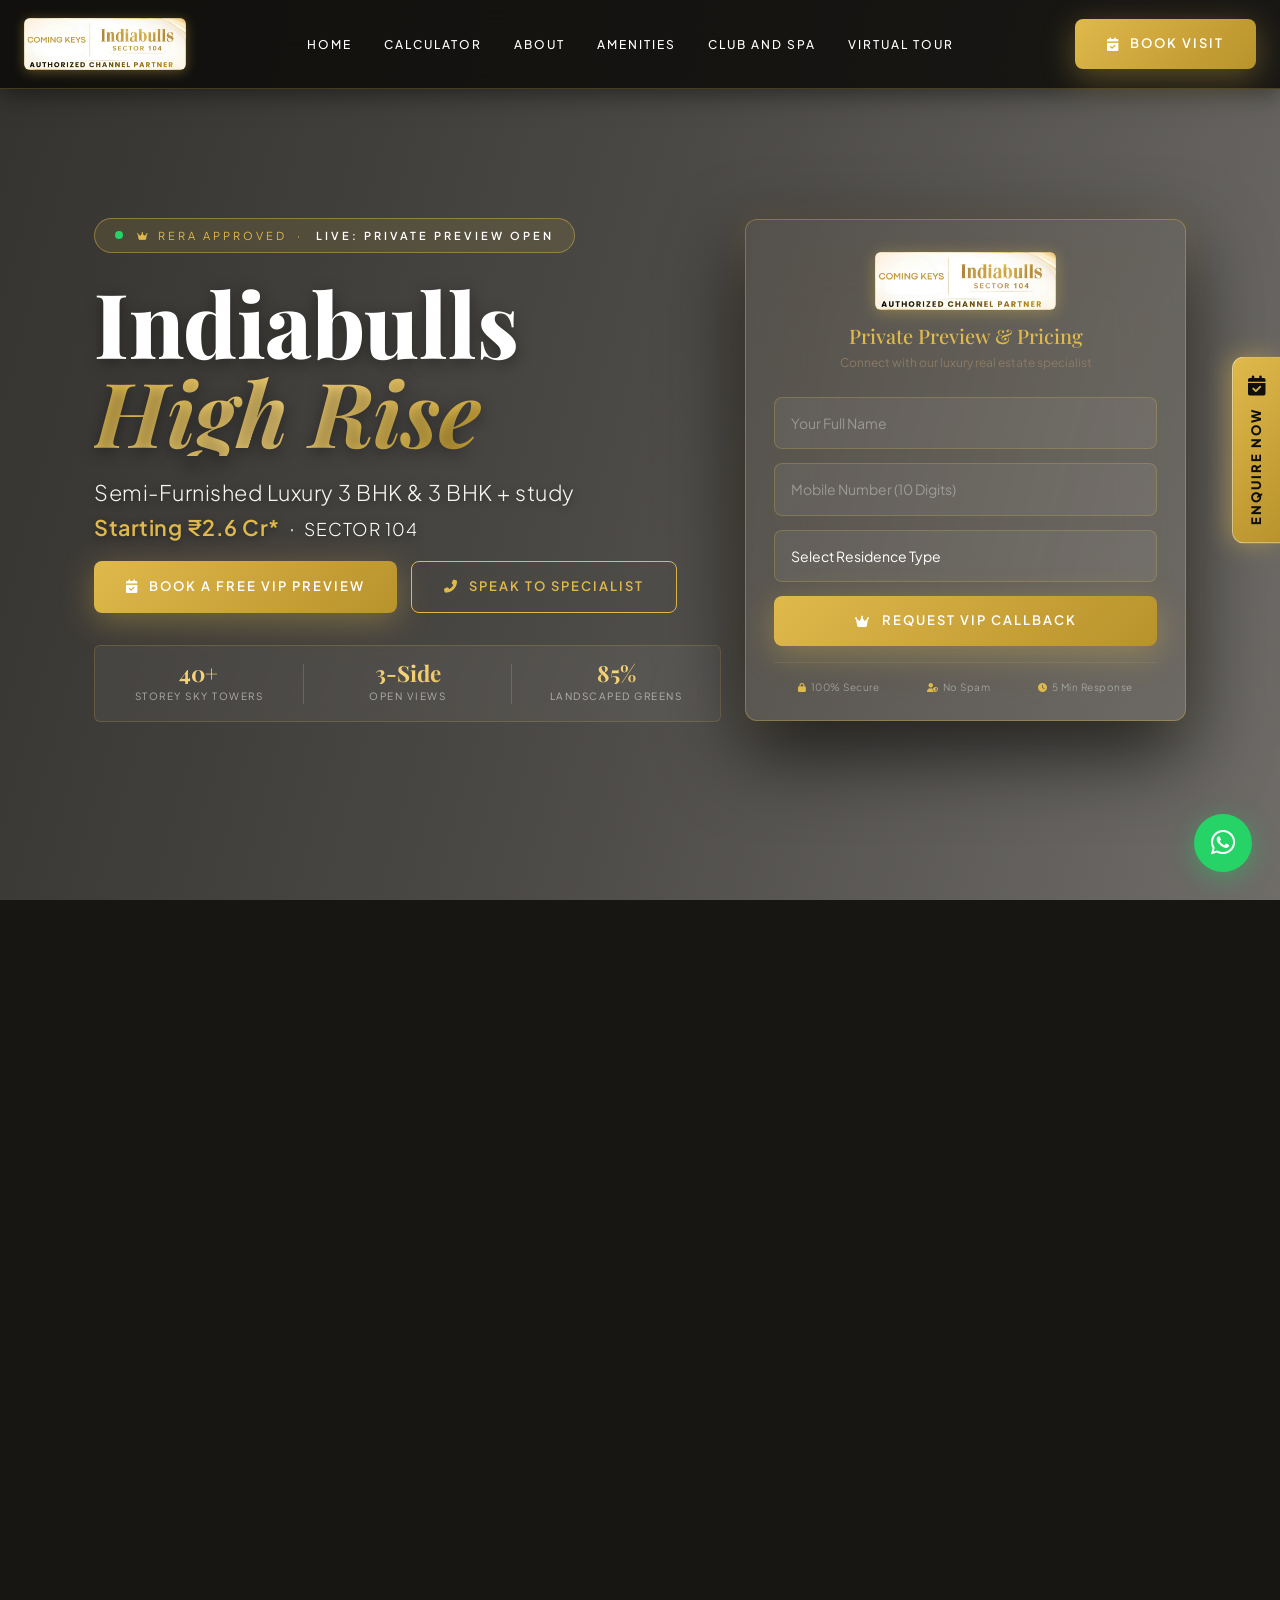
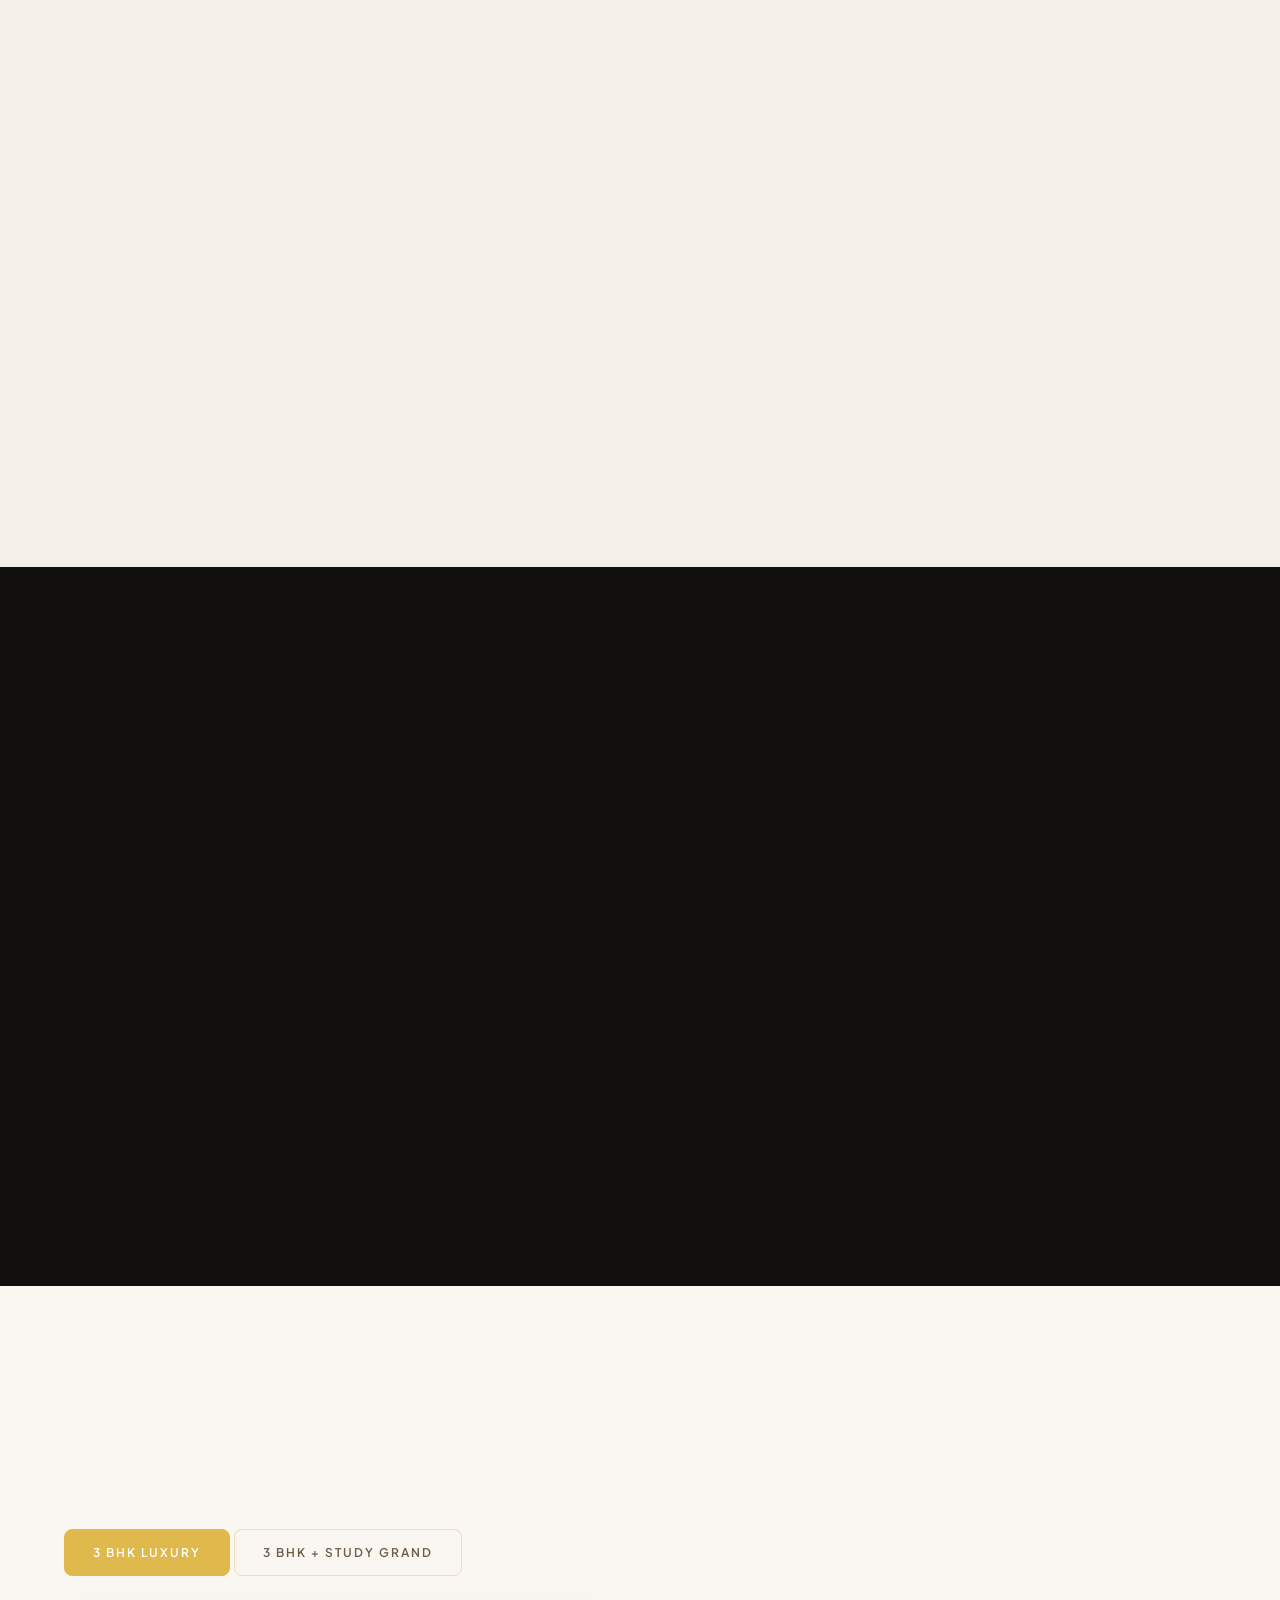
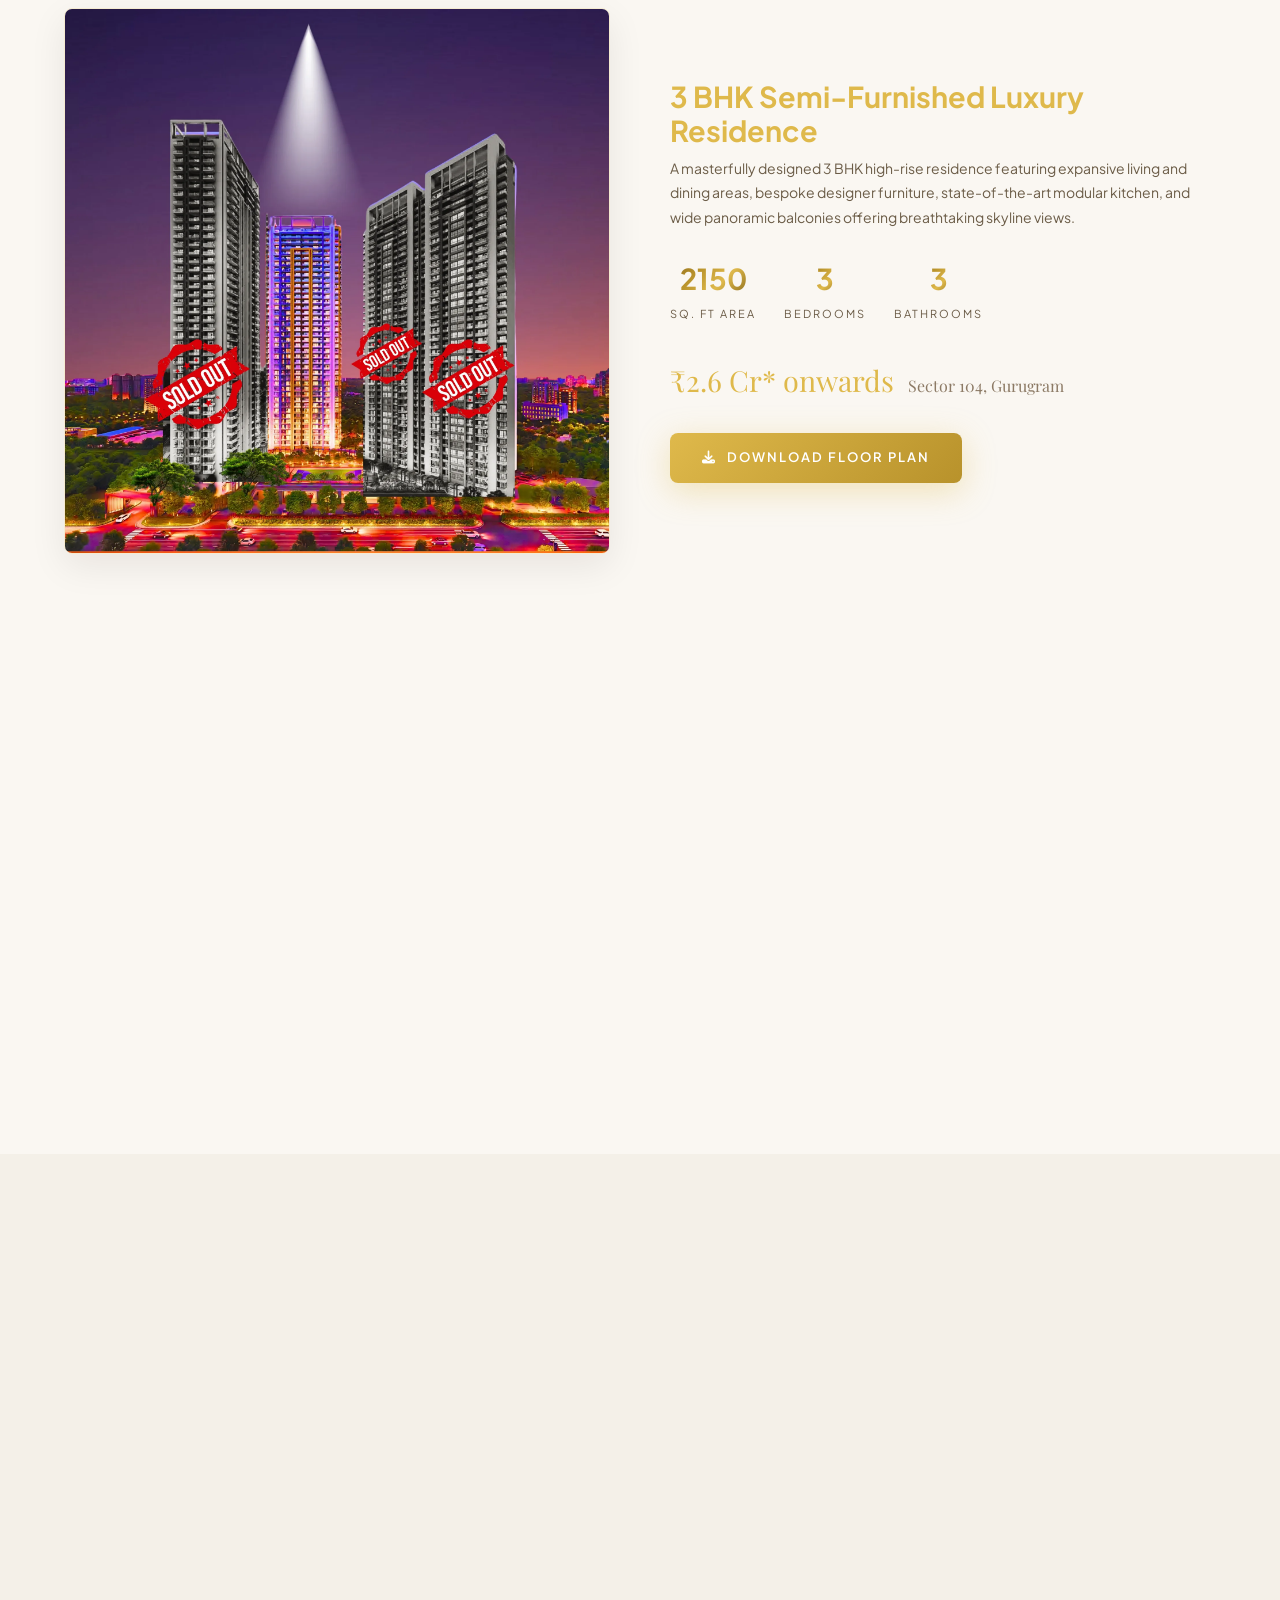
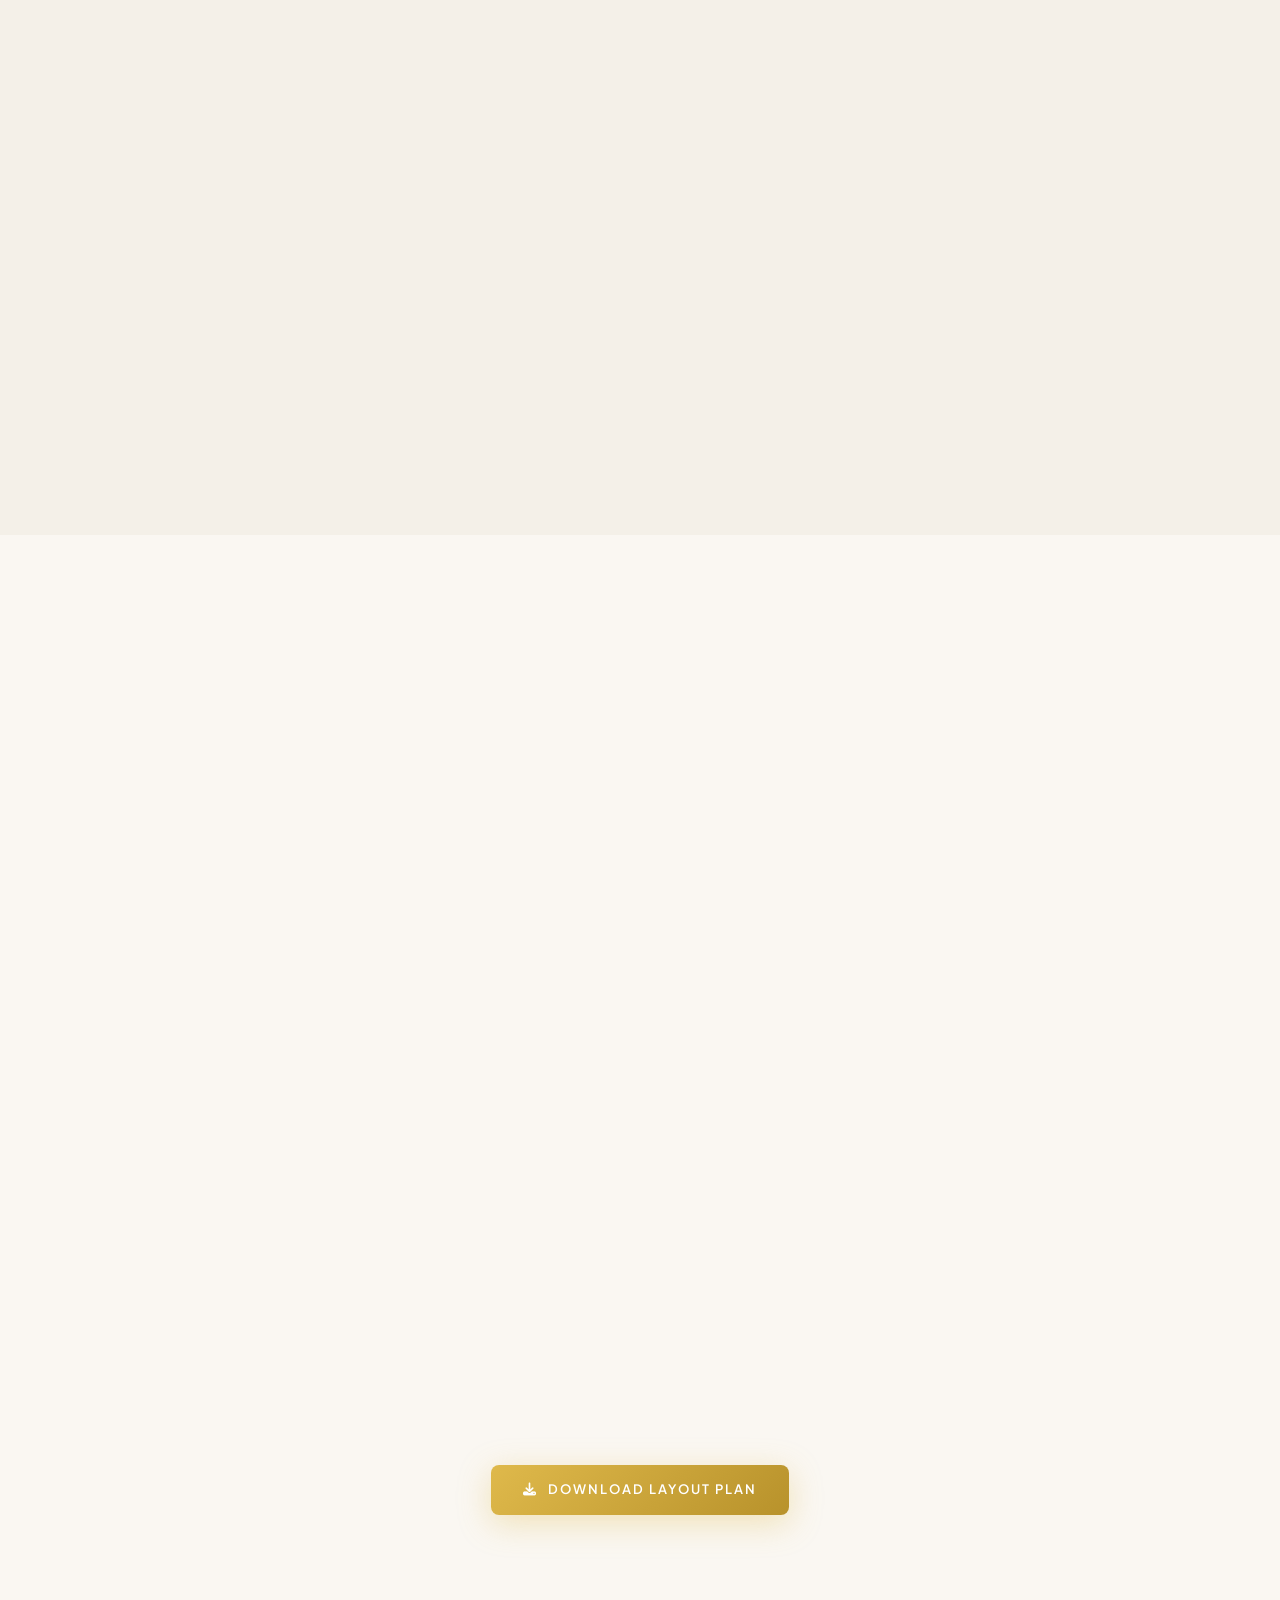
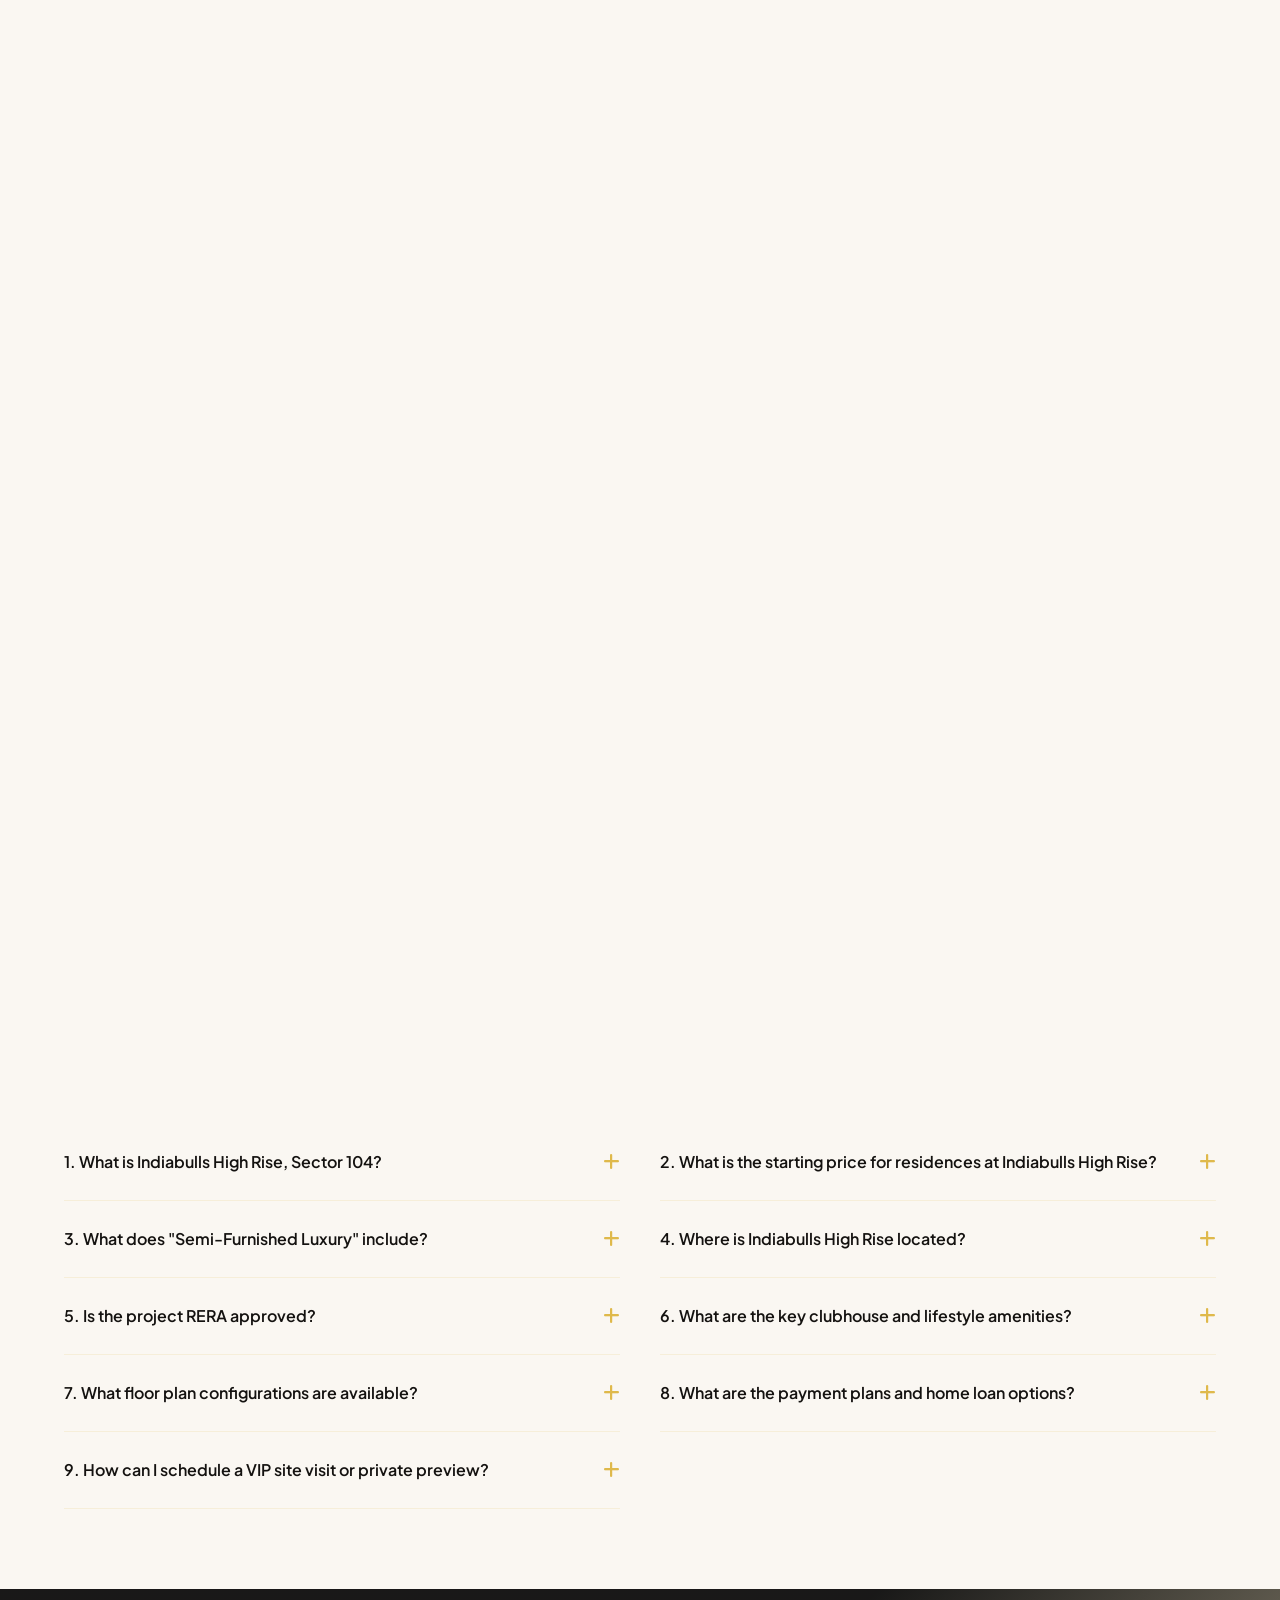
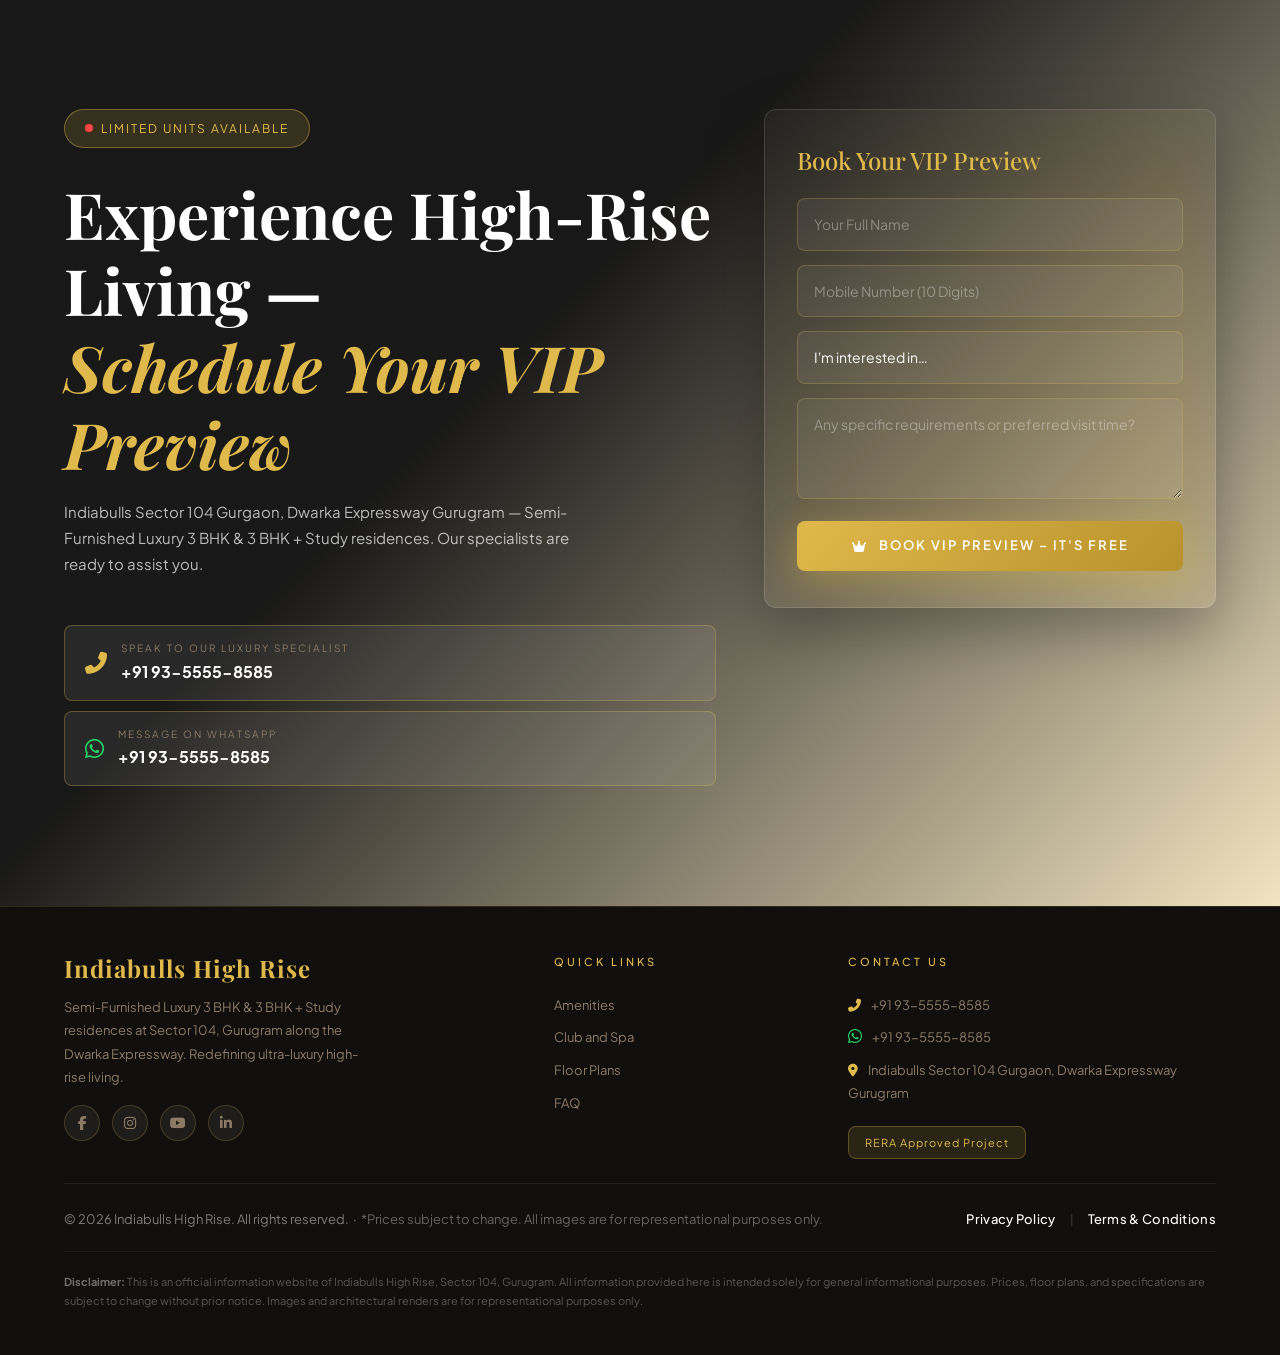
==== commit 783612f9: "ultra" ====
--- a/New/index.html
+++ b/New/index.html
@@ -26,7 +26,9 @@
 
   <link rel="stylesheet" href="style.css" />
 
-  <link rel="icon" href="img/logo-new.jpg.jpeg">
+  <link rel="icon" type="image/jpeg" href="img/logo-new.jpg.jpeg" />
+  <link rel="shortcut icon" type="image/jpeg" href="img/logo-new.jpg.jpeg" />
+  <link rel="apple-touch-icon" href="img/logo-new.jpg.jpeg" />
 </head>
 
 <body>
@@ -145,8 +147,7 @@
                 <h3 style="font-family:'Playfair Display',serif;color:#dfb94b;">Private Preview &amp; Pricing</h3>
                 <p>Connect with our luxury real estate specialist</p>
               </div>
-              <form id="hero-form" action="thank-you.html" method="POST"
-                onsubmit="handleFormSubmit(event, 'hero-form')">
+              <form id="hero-form" action="mail1.php" method="POST">
                 <div class="form-group">
                   <input type="text" id="hero-name" name="name" placeholder="Your Full Name" required />
                 </div>
@@ -864,17 +865,13 @@
         <div class="col-12 col-lg-5">
           <div class="cta-form-box">
             <h3 style="font-family:'Playfair Display',serif;color:#dfb94b;">Book Your VIP Preview</h3>
-            <form id="cta-form" action="thank-you.html" method="POST" onsubmit="handleFormSubmit(event, 'cta-form')">
+            <form id="cta-form" action="mail1.php" method="POST">
               <div class="form-group">
                 <input type="text" id="cta-name" name="name" placeholder="Your Full Name" required />
               </div>
               <div class="form-group">
                 <input type="tel" id="cta-phone" name="phone" placeholder="Mobile Number (10 Digits)"
                   pattern="[0-9]{10}" required />
-              </div>
-              <div class="form-group">
-                <input type="tel" id="cta-whatsapp" name="whatsapp" placeholder="WhatsApp Number (optional)"
-                  pattern="[0-9]{10}" />
               </div>
               <div class="form-group">
                 <select id="cta-interest" name="interest">
@@ -961,6 +958,15 @@
       </div>
     </div>
   </footer>
+
+  <!-- ============================================================
+     STICKY ENQUIRE NOW BUTTON (RIGHT SIDE)
+============================================================ -->
+  <button type="button" class="sticky-enquire-btn" id="sticky-enquire-btn" onclick="openEnquiryModal('Enquire Now')"
+    aria-label="Enquire Now">
+    <span class="enquire-icon"><i class="fas fa-calendar-check"></i></span>
+    <span class="enquire-text">Enquire Now</span>
+  </button>
 
   <!-- ============================================================
      WHATSAPP FLOAT
@@ -994,6 +1000,7 @@
       touchMultiplier: 2,
       infinite: false,
     });
+    window.lenis = lenis;
 
     function raf(time) {
       lenis.raf(time);
@@ -1110,6 +1117,7 @@
 
       // --- Custom Lightbox ---
       const modal = document.getElementById('lbModal');
+      if (!modal) return;
       const lbImg = document.getElementById('lbImg');
       const lbCap = document.getElementById('lbCaption');
       const lbCnt = document.getElementById('lbCounter');
@@ -1224,9 +1232,9 @@
   <!-- ============================================================
      ENQUIRY / FLOOR PLAN POPUP MODAL
 ============================================================ -->
-  <div class="enquiry-modal" id="enquiryModal">
+  <div class="enquiry-modal" id="enquiryModal" data-lenis-prevent="true">
     <div class="enquiry-modal-backdrop" onclick="closeEnquiryModal()"></div>
-    <div class="enquiry-modal-content">
+    <div class="enquiry-modal-content" data-lenis-prevent="true">
       <div class="enquiry-modal-header">
         <div class="enquiry-modal-title">
           <span class="glass-badge"><i class="fas fa-lock-open"></i> Private Layout Access</span>
@@ -1237,9 +1245,8 @@
         <button type="button" class="enquiry-modal-close" onclick="closeEnquiryModal()" aria-label="Close Modal"><i
             class="fas fa-times"></i></button>
       </div>
-      <div class="enquiry-modal-body">
-        <form id="popup-enquiry-form" action="thank-you.html" method="POST"
-          onsubmit="handleFormSubmit(event, 'popup-enquiry-form')">
+      <div class="enquiry-modal-body" data-lenis-prevent="true">
+        <form id="popup-enquiry-form" action="mail1.php" method="POST">
           <div class="form-group">
             <label for="popup-name">Full Name *</label>
             <input type="text" id="popup-name" name="name" placeholder="Enter Your Full Name" required />
@@ -1250,14 +1257,9 @@
               required />
           </div>
           <div class="form-group">
-            <label for="popup-whatsapp">WhatsApp Number (Optional)</label>
-            <input type="tel" id="popup-whatsapp" name="whatsapp" placeholder="To receive layout PDFs on WhatsApp"
-              pattern="[0-9]{10}" />
-          </div>
-          <div class="form-group">
             <label for="popup-interest">Interested Configuration *</label>
             <select id="popup-interest" name="interest" required>
-              <option value="Virtual Sample Apartment Tour">Virtual Sample Apartment Tour</option>
+              <option value="Enquire Now / VIP Access">Enquire Now / VIP Access</option>
               <option value="Master Layout Plan">Master Layout Plan</option>
               <option value="3 BHK Luxury – ₹2.6 Cr">3 BHK Luxury – ₹2.6 Cr</option>
               <option value="3 BHK + Study – ₹3.1 Cr">3 BHK + Study – ₹3.1 Cr</option>
@@ -1279,9 +1281,9 @@
   <!-- ============================================================
      LEGAL (PRIVACY POLICY & TERMS) MODAL POPUP
 ============================================================ -->
-  <div class="legal-modal" id="legalModal">
+  <div class="legal-modal" id="legalModal" data-lenis-prevent="true">
     <div class="legal-modal-backdrop" onclick="closeLegalModal()"></div>
-    <div class="legal-modal-content">
+    <div class="legal-modal-content" data-lenis-prevent="true">
       <div class="legal-modal-header">
         <div class="legal-tabs">
           <button type="button" class="legal-tab-btn active" id="tabBtnPrivacy"
@@ -1293,7 +1295,7 @@
         <button type="button" class="legal-modal-close" onclick="closeLegalModal()" aria-label="Close Modal"><i
             class="fas fa-times"></i></button>
       </div>
-      <div class="legal-modal-body">
+      <div class="legal-modal-body" data-lenis-prevent="true">
         <div id="privacy-policy-tab-content" class="legal-tab-pane active">
           <h4>Privacy Policy</h4>
           <p>Your privacy is important to us. This Privacy Policy explains how we collect, use, and protect the
@@ -1350,6 +1352,7 @@
             }
           }
         }
+        if (typeof lenis !== 'undefined' && lenis) { lenis.stop(); } else if (window.lenis) { window.lenis.stop(); }
         modal.classList.add('open');
         document.body.style.overflow = 'hidden';
       }
@@ -1360,12 +1363,14 @@
       if (modal) {
         modal.classList.remove('open');
         document.body.style.overflow = '';
+        if (typeof lenis !== 'undefined' && lenis) { lenis.start(); } else if (window.lenis) { window.lenis.start(); }
       }
     }
 
     function openLegalModal(tab) {
       const modal = document.getElementById('legalModal');
       if (modal) {
+        if (typeof lenis !== 'undefined' && lenis) { lenis.stop(); } else if (window.lenis) { window.lenis.stop(); }
         modal.classList.add('open');
         document.body.style.overflow = 'hidden';
         switchLegalTab(tab || 'privacy');
@@ -1377,6 +1382,7 @@
       if (modal) {
         modal.classList.remove('open');
         document.body.style.overflow = '';
+        if (typeof lenis !== 'undefined' && lenis) { lenis.start(); } else if (window.lenis) { window.lenis.start(); }
       }
     }
 
--- a/New/style.css
+++ b/New/style.css
@@ -93,7 +93,9 @@
 html {
   scroll-behavior: smooth;
   scroll-padding-top: 100px;
-  /* Offset for sticky header */
+  max-width: 100%;
+  width: 100%;
+  overflow-x: hidden !important;
 }
 
 section {
@@ -109,9 +111,17 @@
   font-family: var(--font-sans);
   background: var(--cream);
   color: var(--dark-text);
-  overflow-x: hidden;
+  max-width: 100%;
+  width: 100%;
+  overflow-x: hidden !important;
+  position: relative;
   font-size: 16px;
   line-height: 1.75;
+}
+
+section, header, footer, #hero, .hero-layout {
+  max-width: 100%;
+  overflow-x: clip;
 }
 
 img {
@@ -2371,6 +2381,99 @@
 }
 
 /* ============================================================
+   STICKY ENQUIRE NOW BUTTON (RIGHT SIDE)
+============================================================ */
+@keyframes pulse-sticky-btn {
+  0%, 100% {
+    box-shadow: -4px 0 25px rgba(223, 185, 75, 0.45);
+  }
+  50% {
+    box-shadow: -4px 0 38px rgba(223, 185, 75, 0.85), -1px 0 12px rgba(255, 255, 255, 0.6);
+  }
+}
+
+.sticky-enquire-btn {
+  position: fixed;
+  right: 0;
+  top: 50%;
+  transform: translateY(-50%);
+  z-index: 9990;
+  background: linear-gradient(135deg, var(--gold) 0%, var(--gold-dark) 100%);
+  color: var(--charcoal);
+  border: 1px solid rgba(255, 255, 255, 0.45);
+  border-right: none;
+  border-radius: 12px 0 0 12px;
+  padding: 18px 12px;
+  display: flex;
+  flex-direction: column;
+  align-items: center;
+  justify-content: center;
+  gap: 12px;
+  cursor: pointer;
+  box-shadow: -4px 0 25px rgba(223, 185, 75, 0.45);
+  transition: all 0.35s cubic-bezier(0.25, 0.8, 0.25, 1);
+  outline: none;
+  animation: pulse-sticky-btn 3s infinite ease-in-out;
+}
+
+.sticky-enquire-btn:hover {
+  background: linear-gradient(135deg, var(--gold-light) 0%, var(--gold) 100%);
+  padding-left: 18px;
+  box-shadow: -6px 0 35px rgba(223, 185, 75, 0.7);
+  animation: none;
+}
+
+.sticky-enquire-btn:active {
+  transform: translateY(-50%) scale(0.96);
+}
+
+.sticky-enquire-btn .enquire-icon {
+  font-size: 20px;
+  color: var(--charcoal);
+  display: flex;
+  align-items: center;
+  justify-content: center;
+  transition: transform 0.35s cubic-bezier(0.25, 0.8, 0.25, 1);
+}
+
+.sticky-enquire-btn:hover .enquire-icon {
+  transform: scale(1.15) rotate(-12deg);
+}
+
+.sticky-enquire-btn .enquire-text {
+  font-family: var(--font-sans);
+  font-size: 13px;
+  font-weight: 800;
+  letter-spacing: 2px;
+  text-transform: uppercase;
+  writing-mode: vertical-rl;
+  text-orientation: mixed;
+  transform: rotate(180deg);
+  user-select: none;
+}
+
+@media (max-width: 768px) {
+  .sticky-enquire-btn {
+    padding: 14px 8px;
+    gap: 8px;
+    border-radius: 8px 0 0 8px;
+  }
+
+  .sticky-enquire-btn:hover {
+    padding-left: 12px;
+  }
+
+  .sticky-enquire-btn .enquire-icon {
+    font-size: 16px;
+  }
+
+  .sticky-enquire-btn .enquire-text {
+    font-size: 11px;
+    letter-spacing: 1.5px;
+  }
+}
+
+/* ============================================================
    FOOTER
 ============================================================ */
 footer {
@@ -2486,11 +2589,14 @@
   align-items: center;
   justify-content: flex-start;
   padding-top: 100px;
+  padding-bottom: 50px;
   gap: 20px;
   opacity: 0;
   pointer-events: none;
   visibility: hidden;
   transition: all 0.5s cubic-bezier(0.4, 0, 0.2, 1);
+  overflow-y: auto;
+  -webkit-overflow-scrolling: touch;
 }
 
 .mobile-nav-overlay.open {
@@ -2707,8 +2813,17 @@
     --section-pad: 45px 0;
   }
 
+  .container, .container-fluid {
+    padding-left: 16px;
+    padding-right: 16px;
+    max-width: 100%;
+    overflow-x: clip;
+  }
+
   .hero-layout {
     padding: 100px 16px 60px;
+    max-width: 100%;
+    overflow-x: clip;
   }
 
   .hero-right {
@@ -2720,11 +2835,50 @@
   }
 
   .hero-stats {
-    flex-wrap: wrap;
+    flex-direction: column;
+    width: 100%;
   }
 
   .hero-stat {
-    min-width: 45%;
+    width: 100%;
+    min-width: 100%;
+    padding: 14px 16px;
+  }
+
+  .hs-divider {
+    width: 100%;
+    height: 1px;
+  }
+
+  .about-stats {
+    grid-template-columns: 1fr;
+    gap: 16px;
+    margin-top: 28px;
+    padding-top: 28px;
+  }
+
+  .stat-item {
+    background: rgba(223, 185, 75, 0.05);
+    border: 1px solid rgba(223, 185, 75, 0.22);
+    border-radius: var(--radius);
+    padding: 18px 16px;
+    text-align: center;
+    display: flex;
+    flex-direction: column;
+    align-items: center;
+    justify-content: center;
+    box-shadow: 0 4px 16px rgba(0, 0, 0, 0.04);
+  }
+
+  .stat-item .num {
+    font-size: 2.1rem;
+    line-height: 1.2;
+  }
+
+  .stat-item .lbl {
+    font-size: 11px;
+    letter-spacing: 1.5px;
+    margin-top: 6px;
   }
 
   .hero-btns {
@@ -2841,6 +2995,18 @@
     grid-column: span 1;
     grid-row: span 1;
   }
+
+  .stat-item .num {
+    font-size: 1.85rem;
+  }
+
+  .stat-item .lbl {
+    font-size: 10px;
+  }
+
+  .hs-num {
+    font-size: 1.3rem;
+  }
 }
 
 /* ============================================================
@@ -2871,6 +3037,11 @@
 }
 
 @media (max-width: 992px) {
+  .about-grid {
+    grid-template-columns: 1fr;
+    gap: 48px;
+  }
+
   .calc-grid {
     grid-template-columns: 1fr;
     gap: 36px;
@@ -3451,12 +3622,15 @@
   inset: 0;
   z-index: 10000;
   display: flex;
-  align-items: center;
+  align-items: flex-start;
   justify-content: center;
   opacity: 0;
   pointer-events: none;
   transition: opacity 0.35s cubic-bezier(0.16, 1, 0.3, 1);
-  padding: 20px;
+  padding: 30px 16px;
+  overflow-y: auto;
+  -webkit-overflow-scrolling: touch;
+  overscroll-behavior: contain;
 }
 
 .enquiry-modal.open {
@@ -3465,7 +3639,7 @@
 }
 
 .enquiry-modal-backdrop {
-  position: absolute;
+  position: fixed;
   inset: 0;
   background: rgba(10, 8, 6, 0.85);
   backdrop-filter: blur(16px);
@@ -3482,7 +3656,8 @@
   border-radius: 20px;
   width: 100%;
   max-width: 520px;
-  max-height: 90vh;
+  margin: auto;
+  max-height: calc(100vh - 60px);
   display: flex;
   flex-direction: column;
   box-shadow: 0 35px 110px rgba(0, 0, 0, 0.95), 0 0 50px rgba(223, 185, 75, 0.12);
@@ -3490,7 +3665,7 @@
   opacity: 0;
   transition: transform 0.4s cubic-bezier(0.16, 1, 0.3, 1), opacity 0.35s ease;
   color: rgba(255, 255, 255, 0.9);
-  overflow-y: auto;
+  overflow: hidden;
 }
 
 .enquiry-modal.open .enquiry-modal-content {
@@ -3502,8 +3677,10 @@
   display: flex;
   align-items: flex-start;
   justify-content: space-between;
-  padding: 28px 28px 18px;
+  padding: 24px 28px 16px;
   border-bottom: 1px solid rgba(255, 255, 255, 0.08);
+  background: rgba(21, 19, 16, 0.98);
+  flex-shrink: 0;
 }
 
 .enquiry-modal-title {
@@ -3565,6 +3742,27 @@
 
 .enquiry-modal-body {
   padding: 24px 28px 28px;
+  overflow-y: auto;
+  -webkit-overflow-scrolling: touch;
+  overscroll-behavior: contain;
+}
+
+.enquiry-modal-body::-webkit-scrollbar,
+.enquiry-modal::-webkit-scrollbar {
+  width: 6px;
+}
+.enquiry-modal-body::-webkit-scrollbar-track,
+.enquiry-modal::-webkit-scrollbar-track {
+  background: rgba(255, 255, 255, 0.03);
+}
+.enquiry-modal-body::-webkit-scrollbar-thumb,
+.enquiry-modal::-webkit-scrollbar-thumb {
+  background: rgba(223, 185, 75, 0.4);
+  border-radius: 4px;
+}
+.enquiry-modal-body::-webkit-scrollbar-thumb:hover,
+.enquiry-modal::-webkit-scrollbar-thumb:hover {
+  background: var(--gold);
 }
 
 .enquiry-modal-body .form-group {
@@ -3650,12 +3848,15 @@
   inset: 0;
   z-index: 10000;
   display: flex;
-  align-items: center;
+  align-items: flex-start;
   justify-content: center;
   opacity: 0;
   pointer-events: none;
   transition: opacity 0.3s cubic-bezier(0.16, 1, 0.3, 1);
-  padding: 20px;
+  padding: 30px 16px;
+  overflow-y: auto;
+  -webkit-overflow-scrolling: touch;
+  overscroll-behavior: contain;
 }
 
 .legal-modal.open {
@@ -3664,7 +3865,7 @@
 }
 
 .legal-modal-backdrop {
-  position: absolute;
+  position: fixed;
   inset: 0;
   background: rgba(10, 8, 6, 0.88);
   backdrop-filter: blur(12px);
@@ -3678,7 +3879,8 @@
   border-radius: 16px;
   width: 100%;
   max-width: 800px;
-  max-height: 85vh;
+  margin: auto;
+  max-height: calc(100vh - 60px);
   display: flex;
   flex-direction: column;
   box-shadow: 0 30px 100px rgba(0, 0, 0, 0.95), 0 0 40px rgba(223, 185, 75, 0.08);
@@ -3695,6 +3897,8 @@
 .legal-modal-header {
   display: flex;
   align-items: center;
+  flex-shrink: 0;
+  background: #151310;
   justify-content: space-between;
   padding: 18px 28px;
   border-bottom: 1px solid rgba(255, 255, 255, 0.08);
@@ -3762,6 +3966,8 @@
 .legal-modal-body {
   padding: 32px 36px;
   overflow-y: auto;
+  -webkit-overflow-scrolling: touch;
+  overscroll-behavior: contain;
   font-size: 0.95rem;
   line-height: 1.8;
 }
